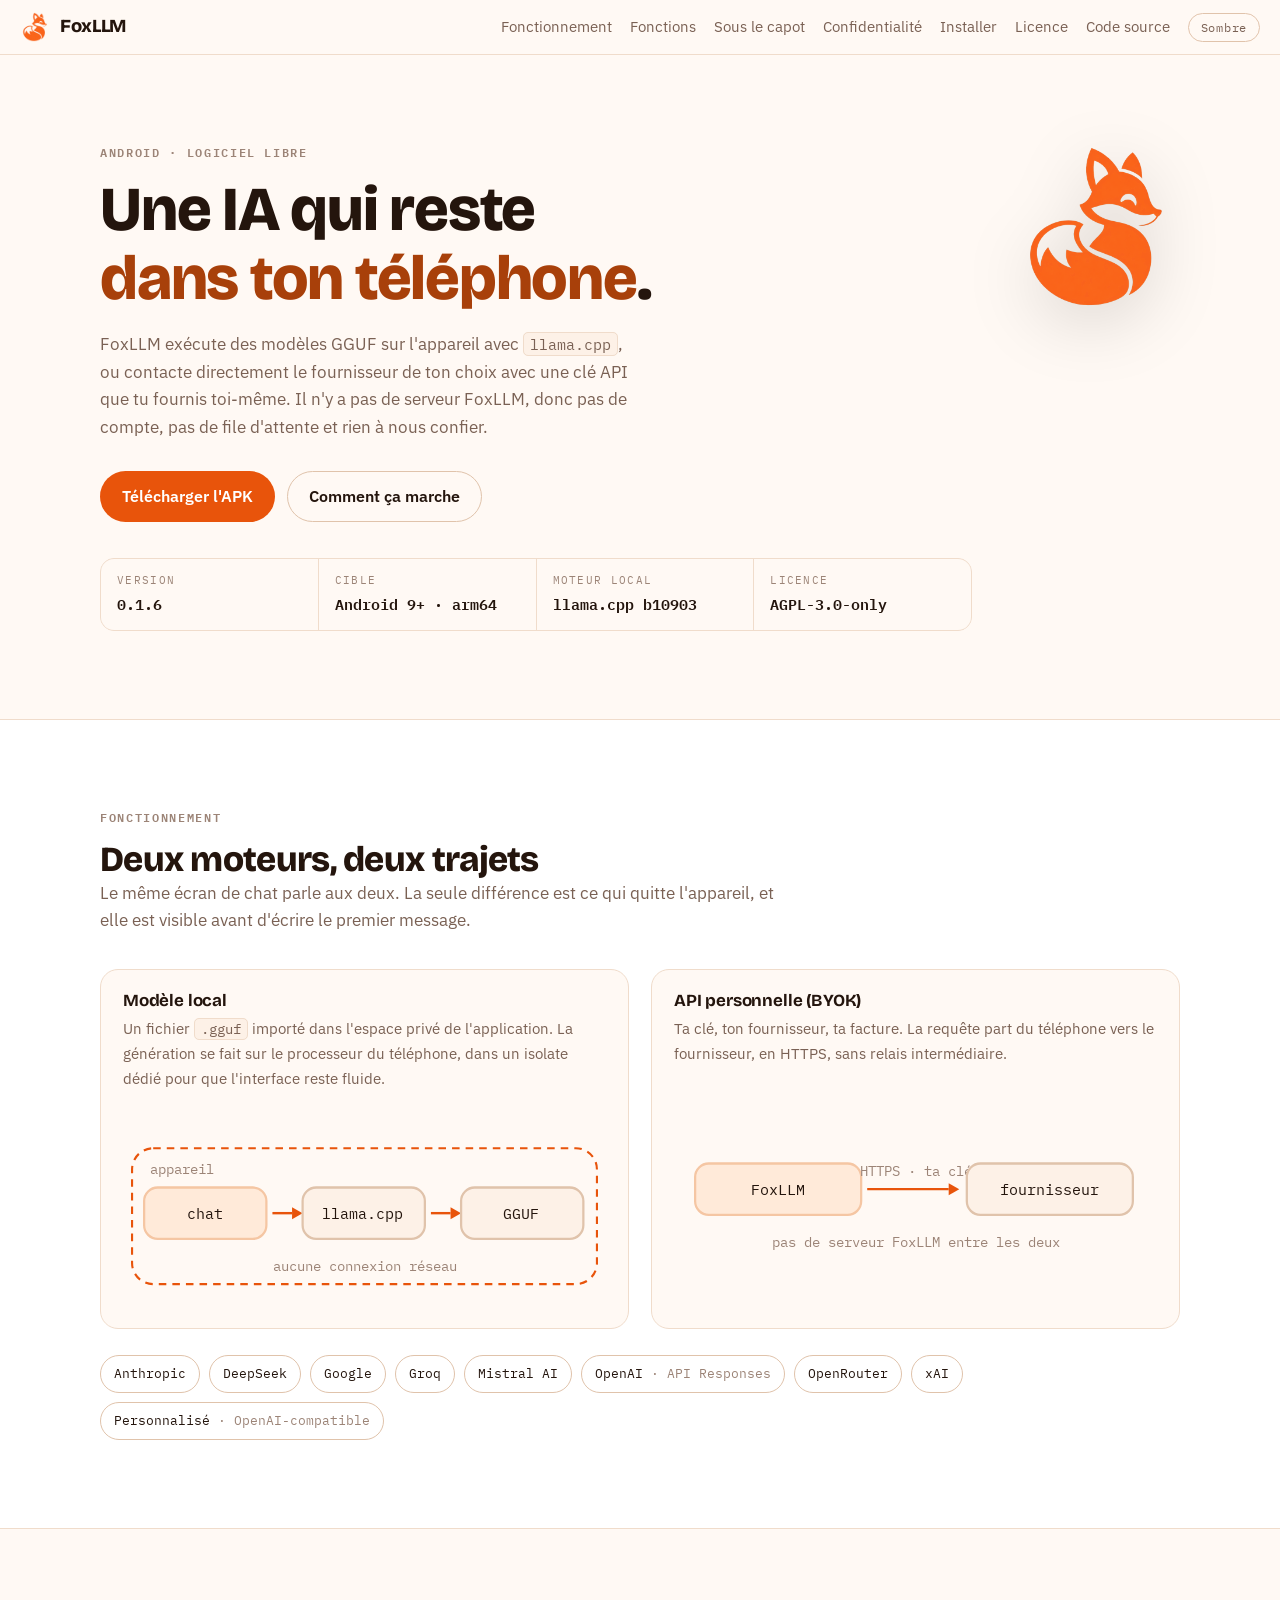
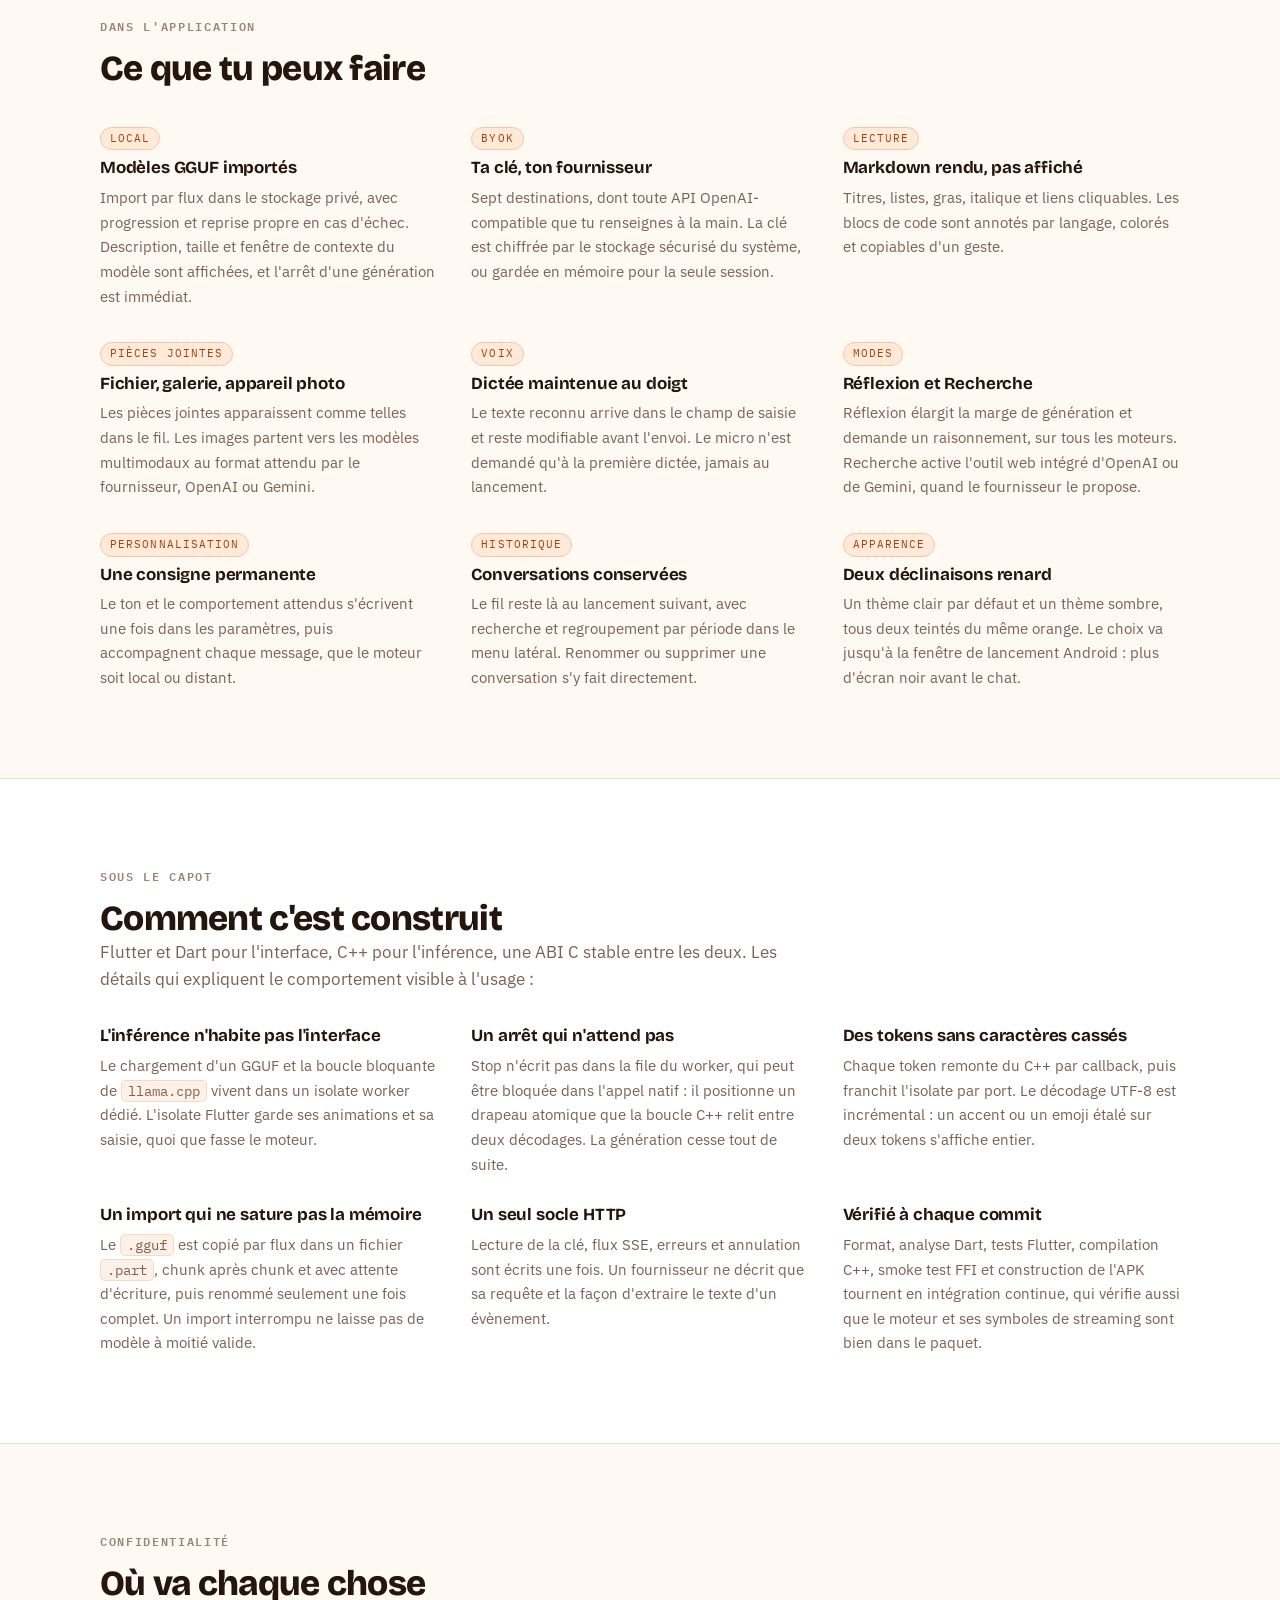
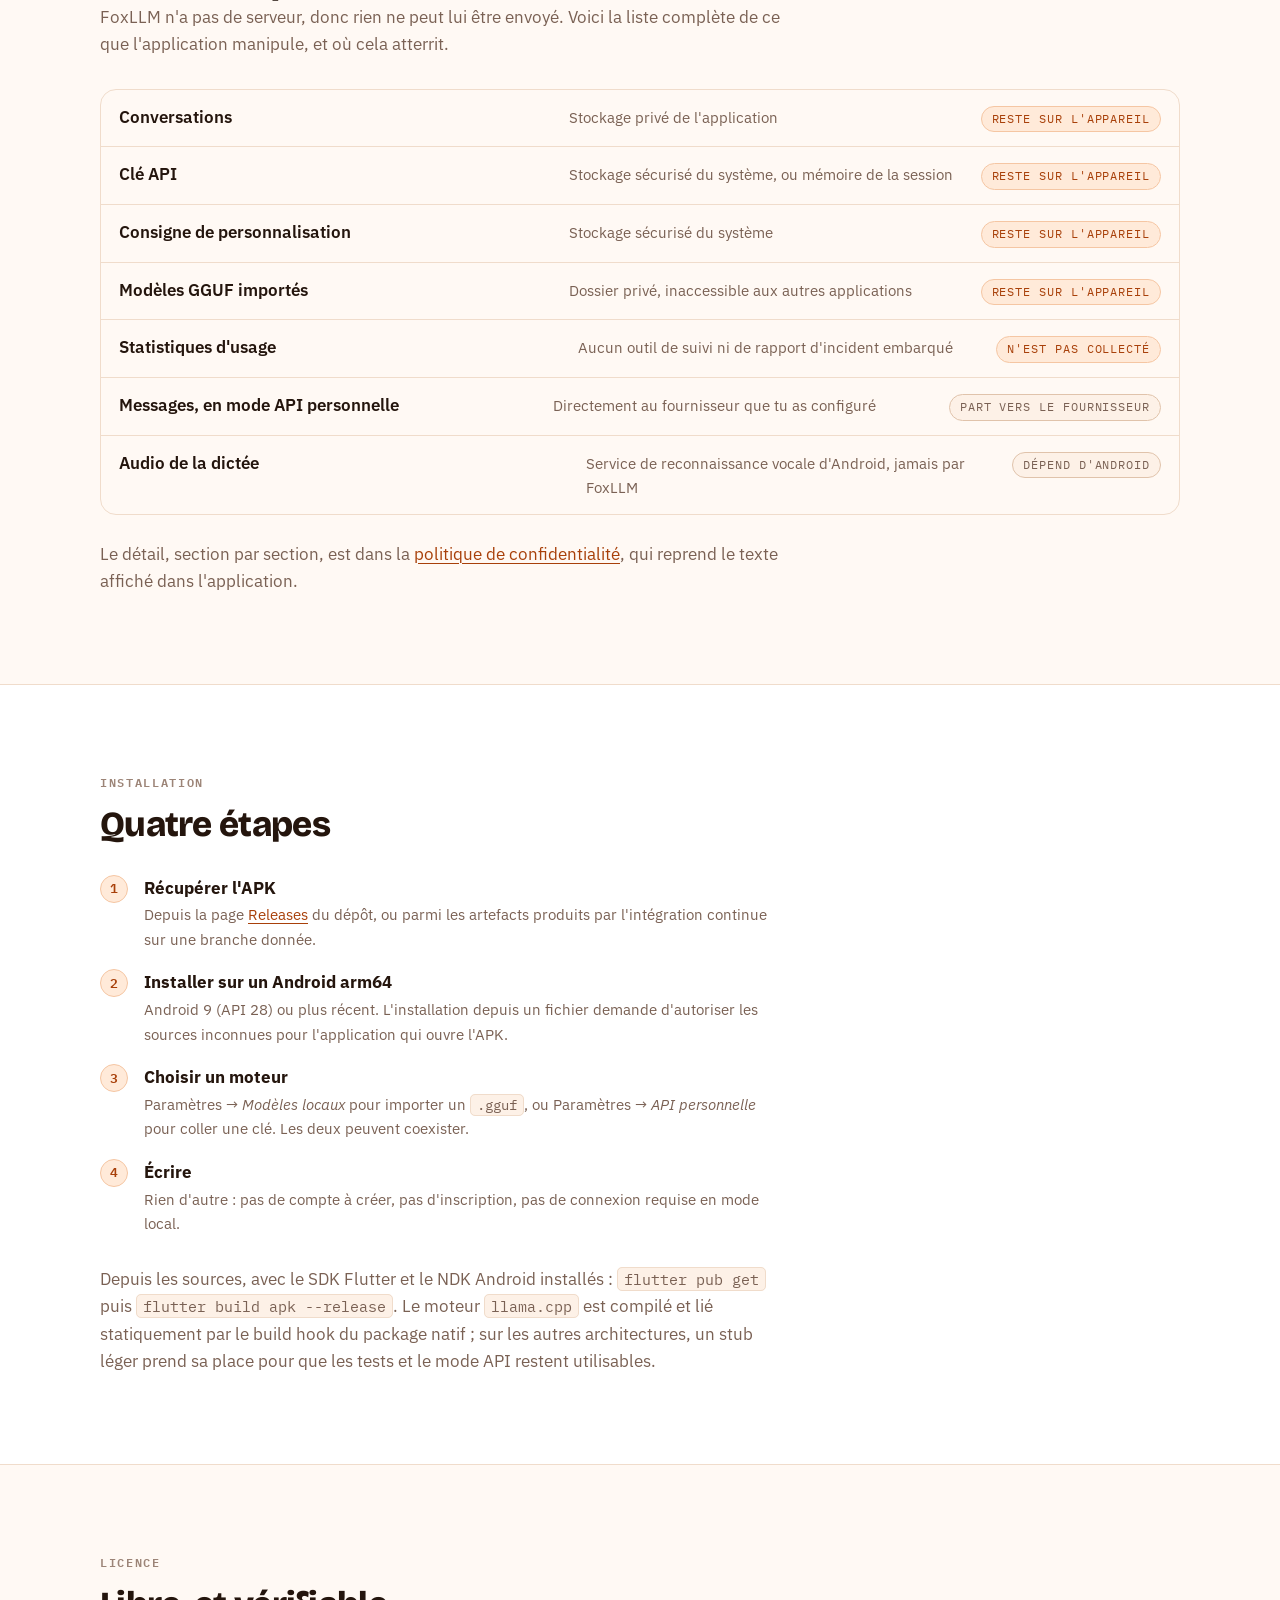
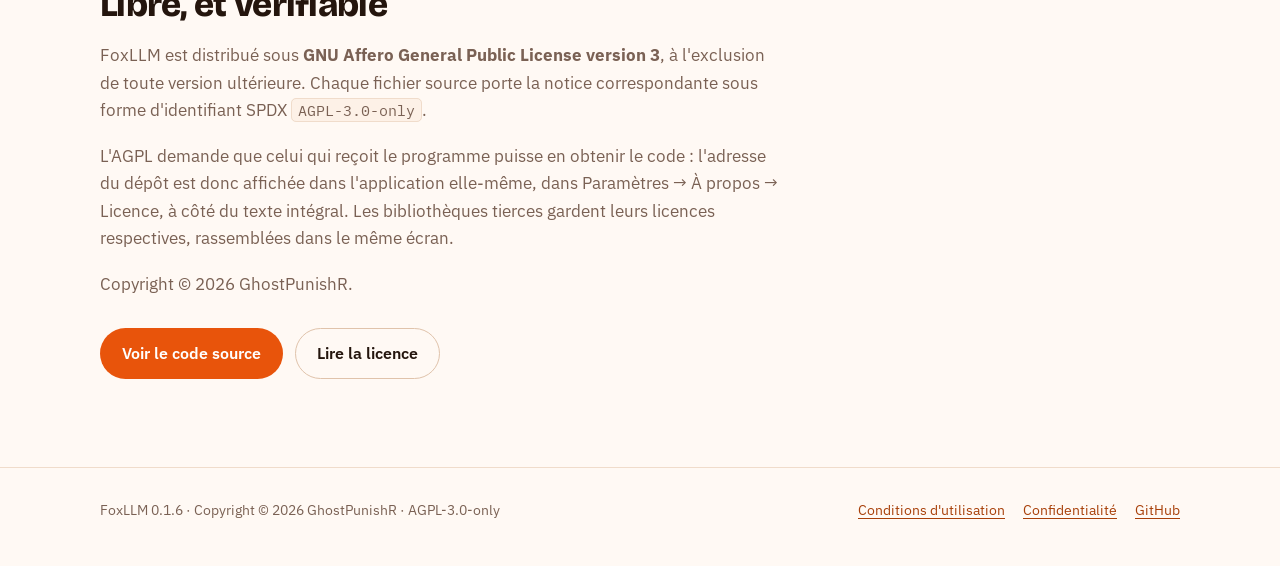
==== docs/index.html @ 1f0acf36 "Passer en version 0.1.6, application et site Le numéro suit au même endroit que d'habitude : `pubspe" ====
<!DOCTYPE html>
<html lang="fr">
  <head>
    <meta charset="utf-8" />
    <meta name="viewport" content="width=device-width, initial-scale=1" />
    <title>FoxLLM, chat IA local pour Android</title>
    <meta
      name="description"
      content="FoxLLM exécute des modèles GGUF directement sur le téléphone, ou parle à ton fournisseur d'API avec ta propre clé. Sans serveur, sans compte, sous licence AGPL v3."
    />
    <link rel="icon" href="fox_logo.png" />
    <meta property="og:type" content="website" />
    <meta property="og:title" content="FoxLLM, chat IA local pour Android" />
    <meta
      property="og:description"
      content="Modèles GGUF exécutés sur le téléphone, ou ta propre clé API. Aucun serveur FoxLLM sur le trajet."
    />
    <meta property="og:image" content="fox_logo.png" />
    <script>
      /* Appliqué avant le premier rendu pour éviter un clignotement de thème. */
      (function () {
        try {
          var saved = localStorage.getItem('foxllm-theme');
          if (saved === 'light' || saved === 'dark') {
            document.documentElement.setAttribute('data-theme', saved);
          }
        } catch (error) {}
      })();
    </script>
    <link rel="preconnect" href="https://fonts.googleapis.com" />
    <link rel="preconnect" href="https://fonts.gstatic.com" crossorigin />
    <link
      rel="stylesheet"
      href="https://fonts.googleapis.com/css2?family=Bricolage+Grotesque:opsz,wght@12..96,700;12..96,800&family=IBM+Plex+Mono:wght@400;600&family=IBM+Plex+Sans:wght@400;600&display=swap"
    />
    <link rel="stylesheet" href="site.css" />
  </head>
  <body>
    <header class="topbar">
      <a class="brand" href="./">
        <img src="fox_logo.png" alt="" width="30" height="30" />
        FoxLLM
      </a>
      <nav class="topnav" aria-label="Sections">
        <a href="#fonctionnement">Fonctionnement</a>
        <a href="#fonctions">Fonctions</a>
        <a href="#technique">Sous le capot</a>
        <a href="#confidentialite">Confidentialité</a>
        <a href="#installer">Installer</a>
        <a href="#licence">Licence</a>
        <a href="https://github.com/GhostPunishR/FoxLLM">Code source</a>
        <button class="theme-toggle" id="theme-toggle" type="button">
          <span data-theme-label>Sombre</span>
        </button>
      </nav>
    </header>

    <main>
      <section class="band band--first">
        <div class="wrap hero">
          <div>
            <p class="eyebrow">Android · logiciel libre</p>
            <h1>
              Une IA qui reste
              <span class="hero__claim">dans ton téléphone</span>.
            </h1>
            <p class="lede">
              FoxLLM exécute des modèles GGUF sur l'appareil avec
              <code>llama.cpp</code>, ou contacte directement le fournisseur de
              ton choix avec une clé API que tu fournis toi-même. Il n'y a pas
              de serveur FoxLLM, donc pas de compte, pas de file d'attente et
              rien à nous confier.
            </p>
            <div class="cta-row">
              <a
                class="button button--solid"
                href="https://github.com/GhostPunishR/FoxLLM/releases"
                >Télécharger l'APK</a
              >
              <a class="button button--ghost" href="#fonctionnement"
                >Comment ça marche</a
              >
            </div>
            <dl class="specsheet">
              <div>
                <dt>Version</dt>
                <dd class="spec__value">0.1.6</dd>
              </div>
              <div>
                <dt>Cible</dt>
                <dd class="spec__value">Android 9+ · arm64</dd>
              </div>
              <div>
                <dt>Moteur local</dt>
                <dd class="spec__value">llama.cpp b10903</dd>
              </div>
              <div>
                <dt>Licence</dt>
                <dd class="spec__value">AGPL-3.0-only</dd>
              </div>
            </dl>
          </div>
          <img
            class="hero__mark"
            src="fox_logo.png"
            alt="Logo de FoxLLM : une tête de renard orange"
            width="576"
            height="576"
          />
        </div>
      </section>

      <section class="band band--raised" id="fonctionnement">
        <div class="wrap">
          <p class="eyebrow">Fonctionnement</p>
          <h2>Deux moteurs, deux trajets</h2>
          <p class="lede">
            Le même écran de chat parle aux deux. La seule différence est ce qui
            quitte l'appareil, et elle est visible avant d'écrire le premier
            message.
          </p>

          <div class="flows">
            <article class="flow">
              <h3>Modèle local</h3>
              <p>
                Un fichier <code>.gguf</code> importé dans l'espace privé de
                l'application. La génération se fait sur le processeur du
                téléphone, dans un isolate dédié pour que l'interface reste
                fluide.
              </p>
              <svg viewBox="0 0 320 130" role="img" aria-label="Le chat, llama.cpp et le modèle GGUF sont tous sur l'appareil ; aucune connexion réseau n'est utilisée.">
                <rect class="svg-fence" x="6" y="28" width="308" height="90" rx="14" />
                <text class="svg-note" x="18" y="45">appareil</text>
                <rect class="svg-box svg-box--accent" x="14" y="54" width="81" height="34" rx="9" />
                <text class="svg-label" x="54" y="75" text-anchor="middle">chat</text>
                <path class="svg-arrow" d="M99 71 H112" />
                <polygon class="svg-arrow-head" points="112,67 119,71 112,75" />
                <rect class="svg-box" x="119" y="54" width="81" height="34" rx="9" />
                <text class="svg-label" x="159" y="75" text-anchor="middle">llama.cpp</text>
                <path class="svg-arrow" d="M204 71 H217" />
                <polygon class="svg-arrow-head" points="217,67 224,71 217,75" />
                <rect class="svg-box" x="224" y="54" width="81" height="34" rx="9" />
                <text class="svg-label" x="264" y="75" text-anchor="middle">GGUF</text>
                <text class="svg-note" x="160" y="109" text-anchor="middle">
                  aucune connexion réseau
                </text>
              </svg>
            </article>

            <article class="flow">
              <h3>API personnelle (BYOK)</h3>
              <p>
                Ta clé, ton fournisseur, ta facture. La requête part du
                téléphone vers le fournisseur, en HTTPS, sans relais
                intermédiaire.
              </p>
              <svg viewBox="0 0 320 130" role="img" aria-label="Le téléphone contacte directement le fournisseur d'API en HTTPS ; aucun serveur FoxLLM n'est sur le trajet.">
                <rect class="svg-box svg-box--accent" x="14" y="54" width="110" height="34" rx="9" />
                <text class="svg-label" x="69" y="75" text-anchor="middle">FoxLLM</text>
                <text class="svg-note" x="160" y="62" text-anchor="middle">HTTPS · ta clé</text>
                <path class="svg-arrow" d="M128 71 H182" />
                <polygon class="svg-arrow-head" points="182,67 189,71 182,75" />
                <rect class="svg-box" x="194" y="54" width="110" height="34" rx="9" />
                <text class="svg-label" x="249" y="75" text-anchor="middle">fournisseur</text>
                <text class="svg-note" x="160" y="109" text-anchor="middle">
                  pas de serveur FoxLLM entre les deux
                </text>
              </svg>
            </article>
          </div>

          <div class="providers">
            <span class="provider">Anthropic</span>
            <span class="provider">DeepSeek</span>
            <span class="provider">Google</span>
            <span class="provider">Groq</span>
            <span class="provider">Mistral AI</span>
            <span class="provider">OpenAI <span>· API Responses</span></span>
            <span class="provider">OpenRouter</span>
            <span class="provider">xAI</span>
            <span class="provider">Personnalisé <span>· OpenAI-compatible</span></span>
          </div>
        </div>
      </section>

      <section class="band" id="fonctions">
        <div class="wrap">
          <p class="eyebrow">Dans l'application</p>
          <h2>Ce que tu peux faire</h2>

          <div class="features">
            <article class="feature">
              <span class="feature__tag">Local</span>
              <h3>Modèles GGUF importés</h3>
              <p>
                Import par flux dans le stockage privé, avec progression et
                reprise propre en cas d'échec. Description, taille et fenêtre de
                contexte du modèle sont affichées, et l'arrêt d'une génération
                est immédiat.
              </p>
            </article>
            <article class="feature">
              <span class="feature__tag">BYOK</span>
              <h3>Ta clé, ton fournisseur</h3>
              <p>
                Sept destinations, dont toute API OpenAI-compatible que tu
                renseignes à la main. La clé est chiffrée par le stockage
                sécurisé du système, ou gardée en mémoire pour la seule session.
              </p>
            </article>
            <article class="feature">
              <span class="feature__tag">Lecture</span>
              <h3>Markdown rendu, pas affiché</h3>
              <p>
                Titres, listes, gras, italique et liens cliquables. Les blocs de
                code sont annotés par langage, colorés et copiables d'un geste.
              </p>
            </article>
            <article class="feature">
              <span class="feature__tag">Pièces jointes</span>
              <h3>Fichier, galerie, appareil photo</h3>
              <p>
                Les pièces jointes apparaissent comme telles dans le fil. Les
                images partent vers les modèles multimodaux au format attendu
                par le fournisseur, OpenAI ou Gemini.
              </p>
            </article>
            <article class="feature">
              <span class="feature__tag">Voix</span>
              <h3>Dictée maintenue au doigt</h3>
              <p>
                Le texte reconnu arrive dans le champ de saisie et reste
                modifiable avant l'envoi. Le micro n'est demandé qu'à la
                première dictée, jamais au lancement.
              </p>
            </article>
            <article class="feature">
              <span class="feature__tag">Modes</span>
              <h3>Réflexion et Recherche</h3>
              <p>
                Réflexion élargit la marge de génération et demande un
                raisonnement, sur tous les moteurs. Recherche active l'outil web
                intégré d'OpenAI ou de Gemini, quand le fournisseur le propose.
              </p>
            </article>
            <article class="feature">
              <span class="feature__tag">Personnalisation</span>
              <h3>Une consigne permanente</h3>
              <p>
                Le ton et le comportement attendus s'écrivent une fois dans les
                paramètres, puis accompagnent chaque message, que le moteur soit
                local ou distant.
              </p>
            </article>
            <article class="feature">
              <span class="feature__tag">Historique</span>
              <h3>Conversations conservées</h3>
              <p>
                Le fil reste là au lancement suivant, avec recherche et
                regroupement par période dans le menu latéral. Renommer ou
                supprimer une conversation s'y fait directement.
              </p>
            </article>
            <article class="feature">
              <span class="feature__tag">Apparence</span>
              <h3>Deux déclinaisons renard</h3>
              <p>
                Un thème clair par défaut et un thème sombre, tous deux teintés
                du même orange. Le choix va jusqu'à la fenêtre de lancement
                Android : plus d'écran noir avant le chat.
              </p>
            </article>
          </div>
        </div>
      </section>

      <section class="band band--raised" id="technique">
        <div class="wrap">
          <p class="eyebrow">Sous le capot</p>
          <h2>Comment c'est construit</h2>
          <p class="lede">
            Flutter et Dart pour l'interface, C++ pour l'inférence, une ABI C
            stable entre les deux. Les détails qui expliquent le comportement
            visible à l'usage&nbsp;:
          </p>

          <div class="features">
            <article class="feature">
              <h3>L'inférence n'habite pas l'interface</h3>
              <p>
                Le chargement d'un GGUF et la boucle bloquante de
                <code>llama.cpp</code> vivent dans un isolate worker dédié.
                L'isolate Flutter garde ses animations et sa saisie, quoi que
                fasse le moteur.
              </p>
            </article>
            <article class="feature">
              <h3>Un arrêt qui n'attend pas</h3>
              <p>
                Stop n'écrit pas dans la file du worker, qui peut être bloquée
                dans l'appel natif : il positionne un drapeau atomique que la
                boucle C++ relit entre deux décodages. La génération cesse tout
                de suite.
              </p>
            </article>
            <article class="feature">
              <h3>Des tokens sans caractères cassés</h3>
              <p>
                Chaque token remonte du C++ par callback, puis franchit
                l'isolate par port. Le décodage UTF-8 est incrémental : un
                accent ou un emoji étalé sur deux tokens s'affiche entier.
              </p>
            </article>
            <article class="feature">
              <h3>Un import qui ne sature pas la mémoire</h3>
              <p>
                Le <code>.gguf</code> est copié par flux dans un fichier
                <code>.part</code>, chunk après chunk et avec attente d'écriture,
                puis renommé seulement une fois complet. Un import interrompu ne
                laisse pas de modèle à moitié valide.
              </p>
            </article>
            <article class="feature">
              <h3>Un seul socle HTTP</h3>
              <p>
                Lecture de la clé, flux SSE, erreurs et annulation sont écrits
                une fois. Un fournisseur ne décrit que sa requête et la façon
                d'extraire le texte d'un évènement.
              </p>
            </article>
            <article class="feature">
              <h3>Vérifié à chaque commit</h3>
              <p>
                Format, analyse Dart, tests Flutter, compilation C++, smoke test
                FFI et construction de l'APK tournent en intégration continue,
                qui vérifie aussi que le moteur et ses symboles de streaming
                sont bien dans le paquet.
              </p>
            </article>
          </div>
        </div>
      </section>

      <section class="band" id="confidentialite">
        <div class="wrap">
          <p class="eyebrow">Confidentialité</p>
          <h2>Où va chaque chose</h2>
          <p class="lede">
            FoxLLM n'a pas de serveur, donc rien ne peut lui être envoyé. Voici
            la liste complète de ce que l'application manipule, et où cela
            atterrit.
          </p>

          <div class="ledger">
            <div class="ledger__row">
              <span class="ledger__what">Conversations</span>
              <span class="ledger__where">Stockage privé de l'application</span>
              <span class="verdict verdict--stays">reste sur l'appareil</span>
            </div>
            <div class="ledger__row">
              <span class="ledger__what">Clé API</span>
              <span class="ledger__where"
                >Stockage sécurisé du système, ou mémoire de la session</span
              >
              <span class="verdict verdict--stays">reste sur l'appareil</span>
            </div>
            <div class="ledger__row">
              <span class="ledger__what">Consigne de personnalisation</span>
              <span class="ledger__where">Stockage sécurisé du système</span>
              <span class="verdict verdict--stays">reste sur l'appareil</span>
            </div>
            <div class="ledger__row">
              <span class="ledger__what">Modèles GGUF importés</span>
              <span class="ledger__where"
                >Dossier privé, inaccessible aux autres applications</span
              >
              <span class="verdict verdict--stays">reste sur l'appareil</span>
            </div>
            <div class="ledger__row">
              <span class="ledger__what">Statistiques d'usage</span>
              <span class="ledger__where"
                >Aucun outil de suivi ni de rapport d'incident embarqué</span
              >
              <span class="verdict verdict--stays">n'est pas collecté</span>
            </div>
            <div class="ledger__row">
              <span class="ledger__what">Messages, en mode API personnelle</span>
              <span class="ledger__where"
                >Directement au fournisseur que tu as configuré</span
              >
              <span class="verdict verdict--leaves">part vers le fournisseur</span>
            </div>
            <div class="ledger__row">
              <span class="ledger__what">Audio de la dictée</span>
              <span class="ledger__where"
                >Service de reconnaissance vocale d'Android, jamais par
                FoxLLM</span
              >
              <span class="verdict verdict--leaves">dépend d'Android</span>
            </div>
          </div>

          <p class="lede" style="margin-top: 26px">
            Le détail, section par section, est dans la
            <a href="confidentialite.html">politique de confidentialité</a>,
            qui reprend le texte affiché dans l'application.
          </p>
        </div>
      </section>

      <section class="band band--raised" id="installer">
        <div class="wrap">
          <p class="eyebrow">Installation</p>
          <h2>Quatre étapes</h2>

          <ol class="steps">
            <li>
              <div>
                <strong>Récupérer l'APK</strong>
                <p>
                  Depuis la page
                  <a href="https://github.com/GhostPunishR/FoxLLM/releases"
                    >Releases</a
                  >
                  du dépôt, ou parmi les artefacts produits par l'intégration
                  continue sur une branche donnée.
                </p>
              </div>
            </li>
            <li>
              <div>
                <strong>Installer sur un Android arm64</strong>
                <p>
                  Android 9 (API 28) ou plus récent. L'installation depuis un
                  fichier demande d'autoriser les sources inconnues pour
                  l'application qui ouvre l'APK.
                </p>
              </div>
            </li>
            <li>
              <div>
                <strong>Choisir un moteur</strong>
                <p>
                  Paramètres → <em>Modèles locaux</em> pour importer un
                  <code>.gguf</code>, ou Paramètres →
                  <em>API personnelle</em> pour coller une clé. Les deux peuvent
                  coexister.
                </p>
              </div>
            </li>
            <li>
              <div>
                <strong>Écrire</strong>
                <p>
                  Rien d'autre : pas de compte à créer, pas d'inscription, pas
                  de connexion requise en mode local.
                </p>
              </div>
            </li>
          </ol>

          <p class="lede" style="margin-top: 30px">
            Depuis les sources, avec le SDK Flutter et le NDK Android installés :
            <code>flutter pub get</code> puis
            <code>flutter build apk --release</code>. Le moteur
            <code>llama.cpp</code> est compilé et lié statiquement par le build
            hook du package natif ; sur les autres architectures, un stub léger
            prend sa place pour que les tests et le mode API restent
            utilisables.
          </p>
        </div>
      </section>

      <section class="band" id="licence">
        <div class="wrap">
          <p class="eyebrow">Licence</p>
          <h2>Libre, et vérifiable</h2>
          <div class="stack spine" style="margin-top: 18px">
            <p class="lede">
              FoxLLM est distribué sous
              <strong>GNU Affero General Public License version 3</strong>, à
              l'exclusion de toute version ultérieure. Chaque fichier source
              porte la notice correspondante sous forme d'identifiant SPDX
              <code>AGPL-3.0-only</code>.
            </p>
            <p class="lede">
              L'AGPL demande que celui qui reçoit le programme puisse en obtenir
              le code : l'adresse du dépôt est donc affichée dans
              l'application elle-même, dans Paramètres → À propos → Licence,
              à côté du texte intégral. Les bibliothèques tierces gardent leurs
              licences respectives, rassemblées dans le même écran.
            </p>
            <p class="lede">Copyright © 2026 GhostPunishR.</p>
          </div>
          <div class="cta-row">
            <a
              class="button button--solid"
              href="https://github.com/GhostPunishR/FoxLLM"
              >Voir le code source</a
            >
            <a
              class="button button--ghost"
              href="https://github.com/GhostPunishR/FoxLLM/blob/main/LICENSE"
              >Lire la licence</a
            >
          </div>
        </div>
      </section>
    </main>

    <footer class="foot">
      <div class="foot__inner">
        <span>FoxLLM 0.1.6 · Copyright © 2026 GhostPunishR · AGPL-3.0-only</span>
        <nav aria-label="Pages légales">
          <a href="conditions.html">Conditions d'utilisation</a>
          <a href="confidentialite.html">Confidentialité</a>
          <a href="https://github.com/GhostPunishR/FoxLLM">GitHub</a>
        </nav>
      </div>
    </footer>

    <script src="theme.js"></script>
  </body>
</html>
---- docs/site.css ----
/* Copyright © 2026 GhostPunishR
   SPDX-License-Identifier: AGPL-3.0-only
   Palette reprise de lib/core/theme/fox_palette.dart : le site et
   l'application montrent les mêmes couleurs. */

:root {
  color-scheme: light;
  --ground: #fff9f4;
  --raised: #ffffff;
  --sunk: #fdf1e7;
  --ink: #24150d;
  --ink-soft: #7a6154;
  --ink-faint: #9c8477;
  --accent: #e8540b;
  --accent-ink: #a8400a;
  --accent-wash: #ffead9;
  --accent-rule: #f5c6a3;
  --rule: #f0dccb;
  --rule-strong: #e0c3ab;
  --on-accent: #ffffff;

  --display: "Bricolage Grotesque", "Trebuchet MS", sans-serif;
  --body: "IBM Plex Sans", "Segoe UI", system-ui, sans-serif;
  --mono: "IBM Plex Mono", ui-monospace, "Courier New", monospace;

  --spine: 68ch;
  --wide: 1080px;
}

@media (prefers-color-scheme: dark) {
  :root:not([data-theme="light"]) {
    color-scheme: dark;
    --ground: #0f0b08;
    --raised: #1a1310;
    --sunk: #241a15;
    --ink: #f7efe9;
    --ink-soft: #b9a79b;
    --ink-faint: #8e7c71;
    --accent: #fc6117;
    --accent-ink: #ff8a4c;
    --accent-wash: #33200f;
    --accent-rule: #5e3a1c;
    --rule: #2e231c;
    --rule-strong: #45332a;
    --on-accent: #1a0e07;
  }
}

:root[data-theme="dark"] {
  color-scheme: dark;
  --ground: #0f0b08;
  --raised: #1a1310;
  --sunk: #241a15;
  --ink: #f7efe9;
  --ink-soft: #b9a79b;
  --ink-faint: #8e7c71;
  --accent: #fc6117;
  --accent-ink: #ff8a4c;
  --accent-wash: #33200f;
  --accent-rule: #5e3a1c;
  --rule: #2e231c;
  --rule-strong: #45332a;
  --on-accent: #1a0e07;
}

*,
*::before,
*::after {
  box-sizing: border-box;
}

html {
  scroll-behavior: smooth;
}

body {
  margin: 0;
  background: var(--ground);
  color: var(--ink);
  font-family: var(--body);
  font-size: 17px;
  line-height: 1.62;
  -webkit-font-smoothing: antialiased;
}

@media (prefers-reduced-motion: reduce) {
  html {
    scroll-behavior: auto;
  }
  *,
  *::before,
  *::after {
    animation-duration: 0.01ms !important;
    transition-duration: 0.01ms !important;
  }
}

img {
  max-width: 100%;
  height: auto;
}

a {
  color: var(--accent-ink);
  text-decoration-thickness: 1px;
  text-underline-offset: 3px;
}

a:hover {
  color: var(--accent);
}

:focus-visible {
  outline: 2px solid var(--accent);
  outline-offset: 3px;
  border-radius: 4px;
}

h1,
h2,
h3 {
  font-family: var(--display);
  font-weight: 800;
  line-height: 1.1;
  letter-spacing: -0.02em;
  text-wrap: balance;
  margin: 0;
}

h1 {
  font-size: clamp(2.4rem, 7vw, 3.9rem);
}

h2 {
  font-size: clamp(1.6rem, 4.2vw, 2.2rem);
}

h3 {
  font-size: 1.06rem;
  font-weight: 700;
  letter-spacing: -0.01em;
}

p {
  margin: 0;
}

/* ---- ossature ---------------------------------------------------------- */

.band {
  padding-inline: 20px;
  padding-block: clamp(52px, 9vw, 88px);
  border-top: 1px solid var(--rule);
}

.band--raised {
  background: var(--raised);
}

.band--first {
  border-top: 0;
}

.wrap {
  max-width: var(--wide);
  margin-inline: auto;
}

.spine {
  max-width: var(--spine);
}

.eyebrow {
  font-family: var(--mono);
  font-size: 0.74rem;
  font-weight: 600;
  letter-spacing: 0.14em;
  text-transform: uppercase;
  color: var(--ink-faint);
  margin: 0 0 14px;
}

.lede {
  color: var(--ink-soft);
  font-size: 1.06rem;
  max-width: var(--spine);
}

.stack {
  display: flex;
  flex-direction: column;
  gap: 18px;
}

.stack--tight {
  gap: 10px;
}

.stack--loose {
  gap: 34px;
}

/* ---- en-tête ----------------------------------------------------------- */

.topbar {
  position: sticky;
  top: 0;
  z-index: 10;
  display: flex;
  align-items: center;
  gap: 18px;
  flex-wrap: wrap;
  padding: 12px 20px;
  background: color-mix(in srgb, var(--ground) 88%, transparent);
  backdrop-filter: blur(10px);
  border-bottom: 1px solid var(--rule);
}

.brand {
  display: flex;
  align-items: center;
  gap: 10px;
  font-family: var(--display);
  font-weight: 800;
  font-size: 1.15rem;
  letter-spacing: -0.02em;
  color: var(--ink);
  text-decoration: none;
}

.brand img {
  width: 30px;
  height: 30px;
}

.topnav {
  display: flex;
  align-items: center;
  gap: 4px 18px;
  flex-wrap: wrap;
  margin-inline-start: auto;
  font-size: 0.94rem;
}

.topnav a {
  color: var(--ink-soft);
  text-decoration: none;
}

.topnav a:hover {
  color: var(--accent);
}

.theme-toggle {
  display: inline-flex;
  align-items: center;
  gap: 7px;
  padding: 6px 12px;
  font-family: var(--mono);
  font-size: 0.76rem;
  letter-spacing: 0.06em;
  color: var(--ink-soft);
  background: transparent;
  border: 1px solid var(--rule-strong);
  border-radius: 999px;
  cursor: pointer;
}

.theme-toggle:hover {
  color: var(--accent);
  border-color: var(--accent-rule);
}

/* ---- héros ------------------------------------------------------------- */

.hero {
  display: grid;
  grid-template-columns: minmax(0, 1fr) auto;
  gap: 40px;
  align-items: start;
}

.hero__mark {
  width: clamp(96px, 16vw, 168px);
  height: auto;
  filter: drop-shadow(0 14px 34px rgb(0 0 0 / 0.16));
}

.hero h1 {
  margin-bottom: 18px;
}

.hero__claim {
  color: var(--accent-ink);
}

.hero p {
  max-width: 54ch;
}

.cta-row {
  display: flex;
  flex-wrap: wrap;
  gap: 12px;
  margin-top: 30px;
}

.button {
  display: inline-flex;
  align-items: center;
  gap: 9px;
  padding: 12px 21px;
  border-radius: 999px;
  font-weight: 600;
  font-size: 0.97rem;
  text-decoration: none;
  border: 1px solid transparent;
}

.button--solid {
  background: var(--accent);
  color: var(--on-accent);
}

.button--solid:hover {
  color: var(--on-accent);
  filter: brightness(1.07);
}

.button--ghost {
  border-color: var(--rule-strong);
  color: var(--ink);
}

.button--ghost:hover {
  border-color: var(--accent-rule);
  color: var(--accent);
}

/* Fiche technique : les chiffres réels du moteur, à la façon d'un cartouche
   de firmware plutôt que d'un argumentaire. */
.specsheet {
  margin: 36px 0 0;
  display: grid;
  grid-template-columns: repeat(auto-fit, minmax(150px, 1fr));
  gap: 1px;
  background: var(--rule);
  border: 1px solid var(--rule);
  border-radius: 14px;
  overflow: hidden;
}

.specsheet div {
  background: var(--ground);
  padding: 13px 16px;
}

/* Le navigateur retrait les <dd> : la fiche technique aligne tout à gauche. */
.specsheet dd {
  margin-inline-start: 0;
}

.band--raised .specsheet div {
  background: var(--raised);
}

.specsheet dt,
.spec__key {
  font-family: var(--mono);
  font-size: 0.68rem;
  letter-spacing: 0.12em;
  text-transform: uppercase;
  color: var(--ink-faint);
}

.spec__value {
  font-family: var(--mono);
  font-size: 0.92rem;
  font-weight: 600;
  color: var(--ink);
  margin-top: 3px;
  overflow-wrap: anywhere;
}

/* ---- schéma des flux --------------------------------------------------- */

.flows {
  display: grid;
  grid-template-columns: repeat(auto-fit, minmax(310px, 1fr));
  gap: 22px;
  margin-top: 34px;
}

.flow {
  border: 1px solid var(--rule);
  border-radius: 18px;
  padding: 22px;
  background: var(--raised);
}

.band--raised .flow {
  background: var(--ground);
}

.flow h3 {
  margin-bottom: 6px;
}

.flow p {
  color: var(--ink-soft);
  font-size: 0.95rem;
}

.flow svg {
  width: 100%;
  height: auto;
  margin: 16px 0 4px;
  display: block;
}

.svg-box {
  fill: var(--sunk);
  stroke: var(--rule-strong);
  stroke-width: 1.5;
}

.svg-box--accent {
  fill: var(--accent-wash);
  stroke: var(--accent-rule);
}

.svg-label {
  font-family: var(--mono);
  font-size: 10px;
  fill: var(--ink);
}

.svg-note {
  font-family: var(--mono);
  font-size: 9px;
  fill: var(--ink-faint);
}

.svg-arrow {
  stroke: var(--accent);
  stroke-width: 1.6;
  fill: none;
}

.svg-arrow-head {
  fill: var(--accent);
}

.svg-fence {
  fill: none;
  stroke: var(--accent);
  stroke-width: 1.4;
  stroke-dasharray: 5 4;
}

/* ---- fonctionnalités --------------------------------------------------- */

.features {
  display: grid;
  grid-template-columns: repeat(auto-fit, minmax(260px, 1fr));
  gap: 30px 34px;
  margin-top: 34px;
}

.feature h3 {
  margin-bottom: 7px;
}

.feature p {
  color: var(--ink-soft);
  font-size: 0.95rem;
}

.feature__tag {
  display: inline-block;
  font-family: var(--mono);
  font-size: 0.68rem;
  letter-spacing: 0.1em;
  text-transform: uppercase;
  color: var(--accent-ink);
  background: var(--accent-wash);
  border: 1px solid var(--accent-rule);
  border-radius: 999px;
  padding: 2px 9px;
  margin-bottom: 9px;
}

/* ---- registre de confidentialité --------------------------------------- */

.ledger {
  margin-top: 30px;
  border: 1px solid var(--rule);
  border-radius: 16px;
  overflow: hidden;
}

.ledger__row {
  display: grid;
  grid-template-columns: minmax(0, 1.1fr) minmax(0, 1fr) auto;
  gap: 4px 18px;
  align-items: baseline;
  padding: 14px 18px;
  border-top: 1px solid var(--rule);
}

.ledger__row:first-child {
  border-top: 0;
}

.ledger__what {
  font-weight: 600;
}

.ledger__where {
  color: var(--ink-soft);
  font-size: 0.93rem;
}

.verdict {
  font-family: var(--mono);
  font-size: 0.72rem;
  letter-spacing: 0.08em;
  text-transform: uppercase;
  padding: 3px 10px;
  border-radius: 999px;
  white-space: nowrap;
  justify-self: start;
}

.verdict--stays {
  color: var(--accent-ink);
  background: var(--accent-wash);
  border: 1px solid var(--accent-rule);
}

.verdict--leaves {
  color: var(--ink-soft);
  background: var(--sunk);
  border: 1px solid var(--rule-strong);
}

@media (max-width: 620px) {
  .ledger__row {
    grid-template-columns: minmax(0, 1fr);
  }
}

/* ---- fournisseurs ------------------------------------------------------ */

.providers {
  display: flex;
  flex-wrap: wrap;
  gap: 9px;
  margin-top: 26px;
}

.provider {
  font-family: var(--mono);
  font-size: 0.84rem;
  padding: 7px 13px;
  border: 1px solid var(--rule-strong);
  border-radius: 999px;
  color: var(--ink);
}

.provider span {
  color: var(--ink-faint);
}

/* ---- étapes ------------------------------------------------------------ */

.steps {
  counter-reset: step;
  list-style: none;
  padding: 0;
  margin: 30px 0 0;
  display: grid;
  gap: 18px;
  max-width: var(--spine);
}

.steps li {
  counter-increment: step;
  display: grid;
  grid-template-columns: auto minmax(0, 1fr);
  gap: 16px;
  align-items: start;
}

.steps li::before {
  content: counter(step);
  font-family: var(--mono);
  font-size: 0.82rem;
  font-weight: 600;
  color: var(--accent-ink);
  background: var(--accent-wash);
  border: 1px solid var(--accent-rule);
  border-radius: 999px;
  width: 28px;
  height: 28px;
  display: grid;
  place-items: center;
}

.steps strong {
  display: block;
}

.steps p {
  color: var(--ink-soft);
  font-size: 0.95rem;
}

code {
  font-family: var(--mono);
  font-size: 0.9em;
  background: var(--sunk);
  border: 1px solid var(--rule);
  border-radius: 5px;
  padding: 1px 6px;
  overflow-wrap: anywhere;
}

/* ---- documents légaux -------------------------------------------------- */

.legal {
  max-width: var(--spine);
}

/* Un document se lit, il ne se vend pas : le titre y est plus sobre que
   celui de la page d'accueil. */
.legal h1 {
  font-size: clamp(2rem, 5vw, 2.6rem);
  margin-bottom: 12px;
}

.legal section {
  margin-top: 34px;
}

.legal h2 {
  font-size: 1.25rem;
  margin-bottom: 10px;
}

.legal p + p {
  margin-top: 12px;
}

.legal p {
  color: var(--ink-soft);
}

.updated {
  font-family: var(--mono);
  font-size: 0.78rem;
  color: var(--ink-faint);
}

/* ---- pied -------------------------------------------------------------- */

.foot {
  border-top: 1px solid var(--rule);
  padding: 30px 20px 44px;
  color: var(--ink-soft);
  font-size: 0.9rem;
}

.foot__inner {
  max-width: var(--wide);
  margin-inline: auto;
  display: flex;
  flex-wrap: wrap;
  gap: 10px 26px;
  align-items: baseline;
}

.foot nav {
  display: flex;
  flex-wrap: wrap;
  gap: 18px;
  margin-inline-start: auto;
}

@media (max-width: 720px) {
  .hero {
    grid-template-columns: minmax(0, 1fr);
    gap: 24px;
  }
  .hero__mark {
    order: -1;
  }
  .topnav {
    width: 100%;
    margin-inline-start: 0;
  }
}
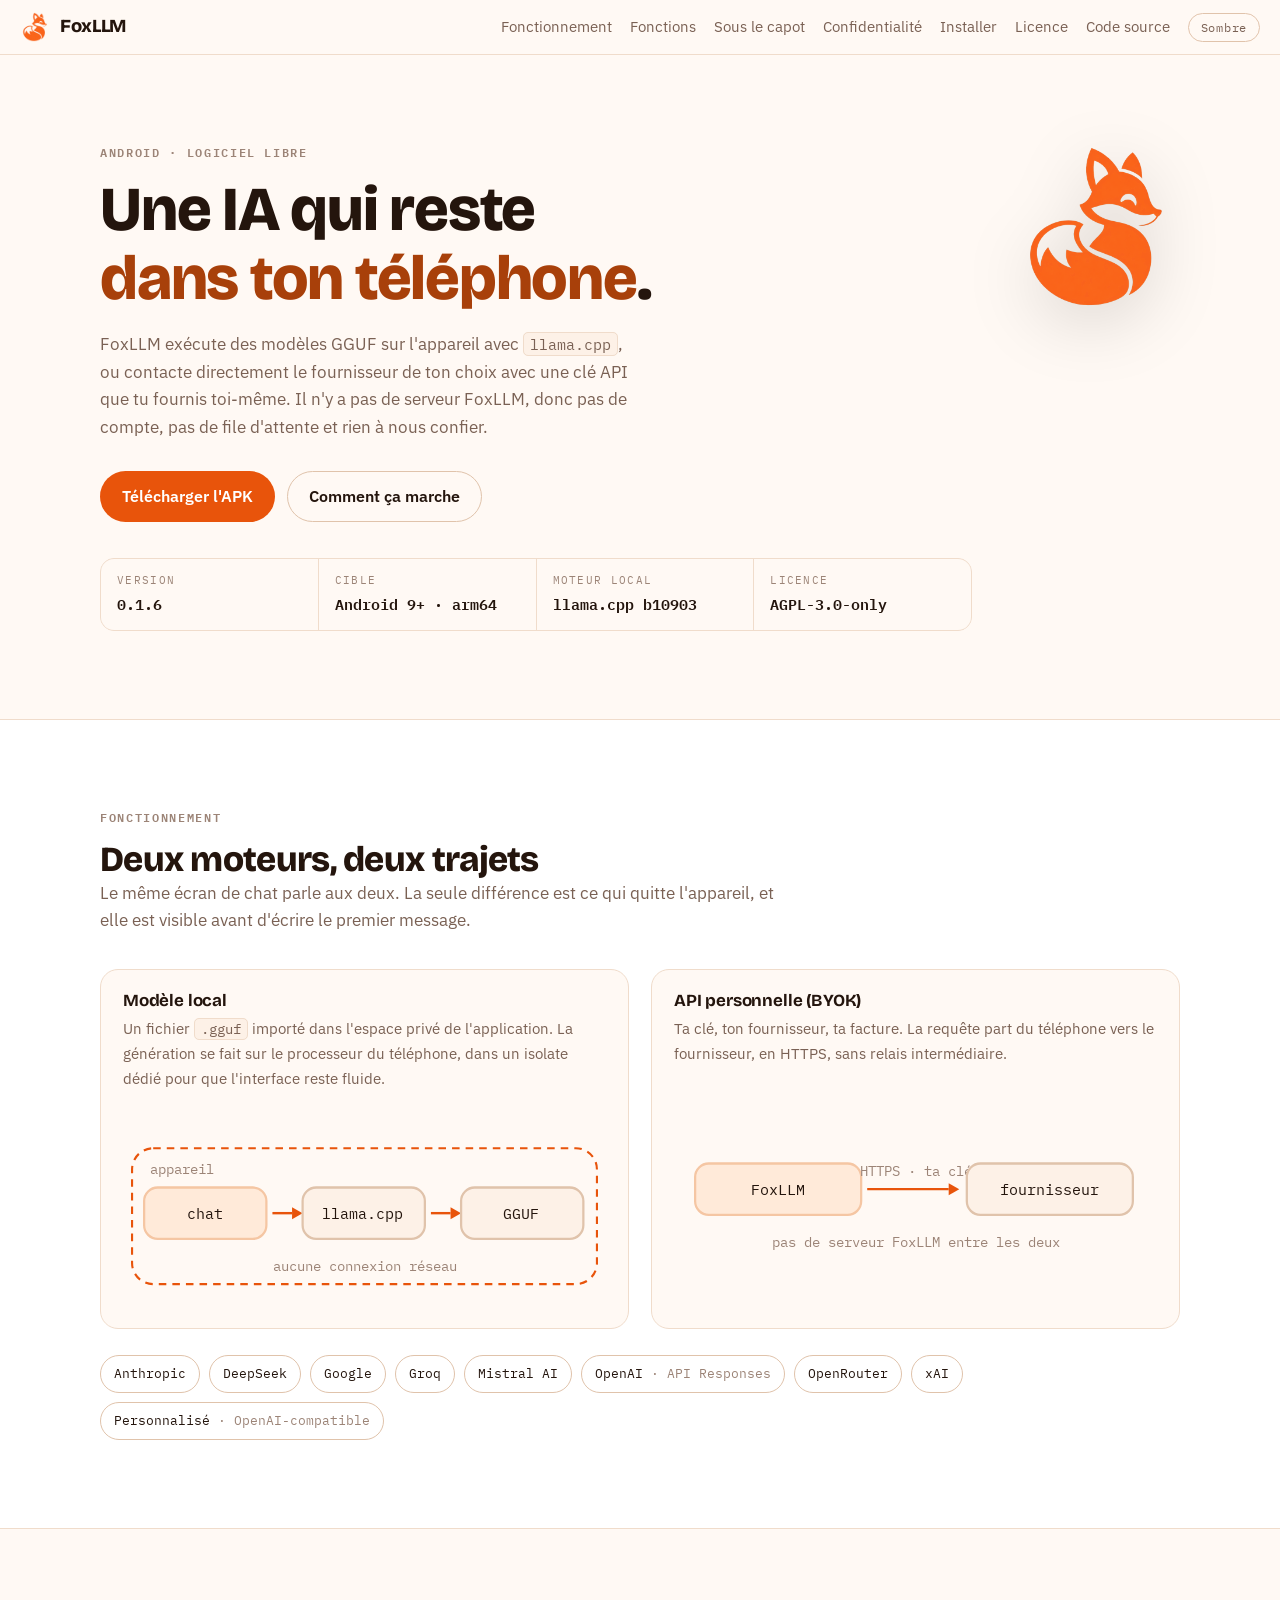
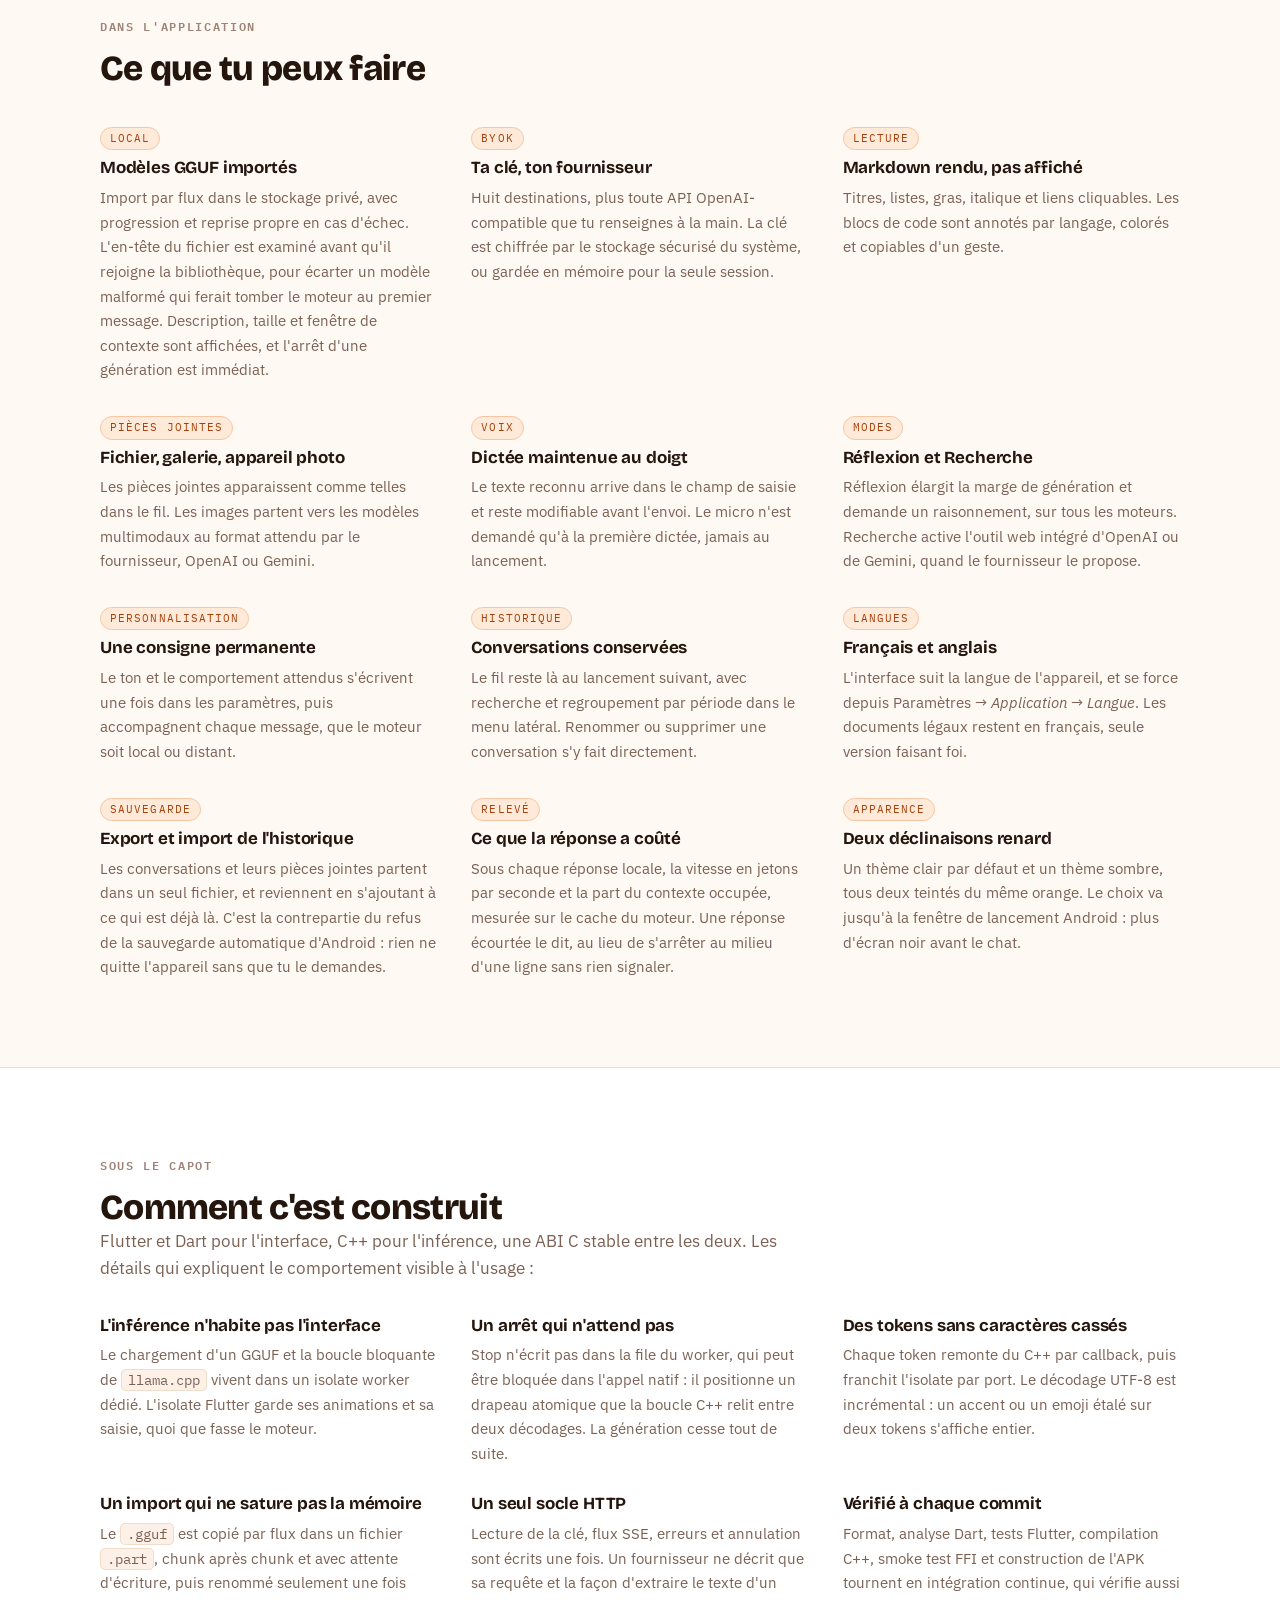
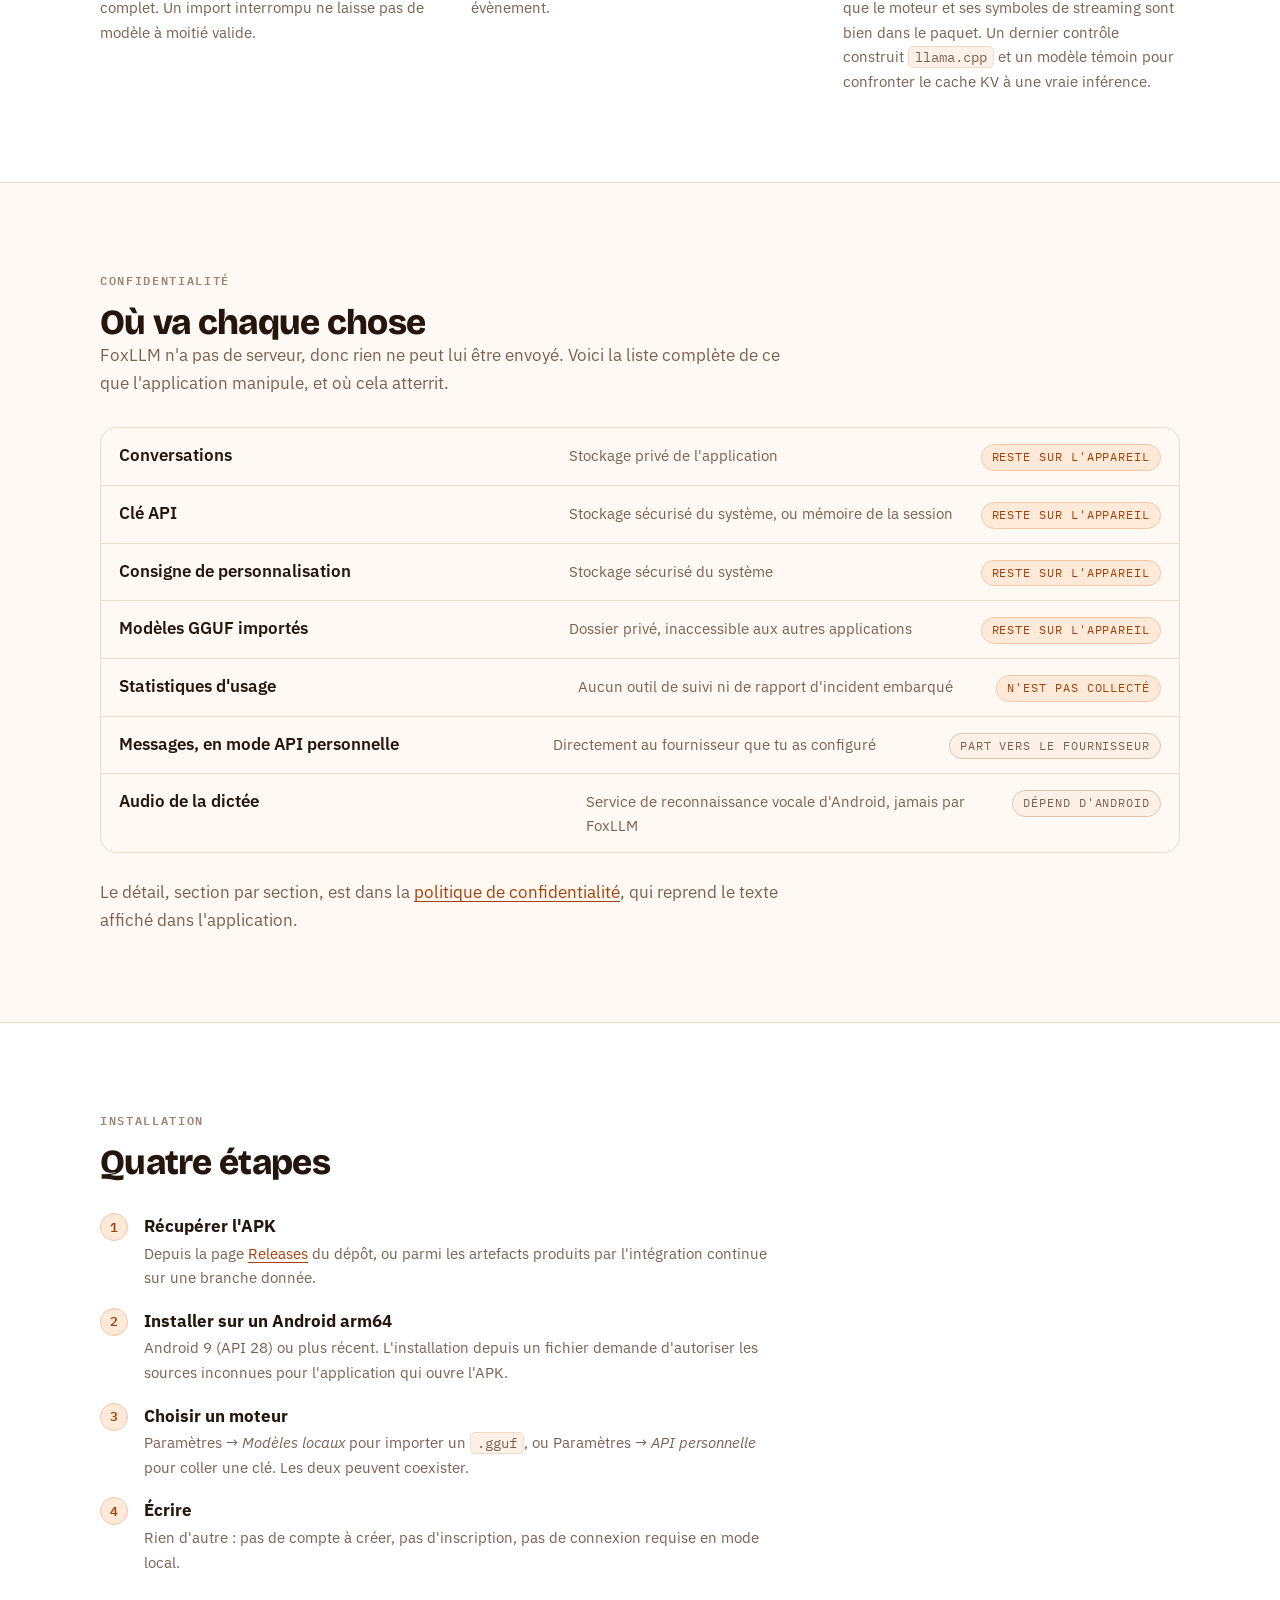
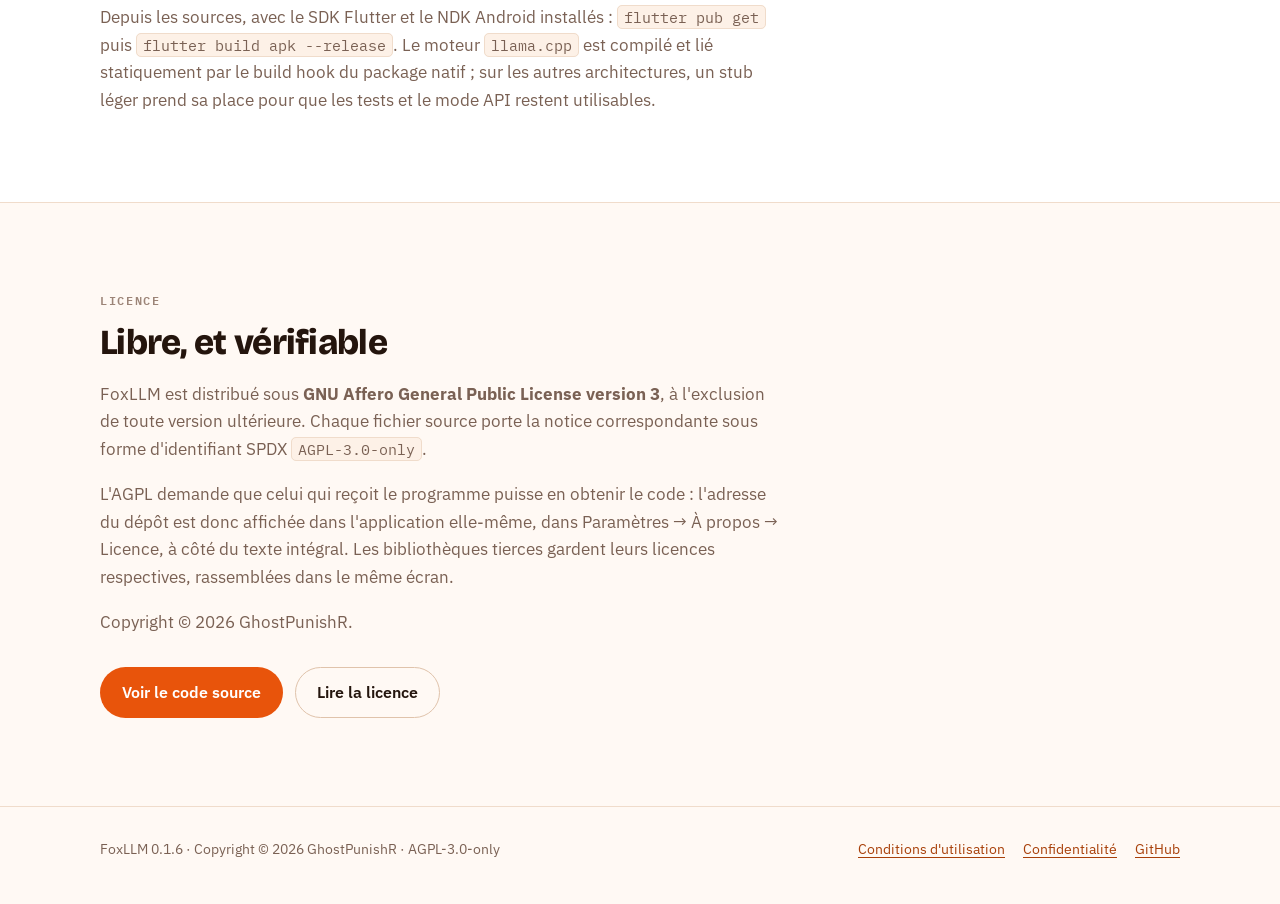
==== commit 9f86d9cd: "Remettre le site d'accord avec l'application Le compte des fournisseurs ne suivait plus la liste aff" ====
--- a/docs/index.html
+++ b/docs/index.html
@@ -195,16 +195,18 @@
               <h3>Modèles GGUF importés</h3>
               <p>
                 Import par flux dans le stockage privé, avec progression et
-                reprise propre en cas d'échec. Description, taille et fenêtre de
-                contexte du modèle sont affichées, et l'arrêt d'une génération
-                est immédiat.
+                reprise propre en cas d'échec. L'en-tête du fichier est examiné
+                avant qu'il rejoigne la bibliothèque, pour écarter un modèle
+                malformé qui ferait tomber le moteur au premier message.
+                Description, taille et fenêtre de contexte sont affichées, et
+                l'arrêt d'une génération est immédiat.
               </p>
             </article>
             <article class="feature">
               <span class="feature__tag">BYOK</span>
               <h3>Ta clé, ton fournisseur</h3>
               <p>
-                Sept destinations, dont toute API OpenAI-compatible que tu
+                Huit destinations, plus toute API OpenAI-compatible que tu
                 renseignes à la main. La clé est chiffrée par le stockage
                 sécurisé du système, ou gardée en mémoire pour la seule session.
               </p>
@@ -260,6 +262,36 @@
                 Le fil reste là au lancement suivant, avec recherche et
                 regroupement par période dans le menu latéral. Renommer ou
                 supprimer une conversation s'y fait directement.
+              </p>
+            </article>
+            <article class="feature">
+              <span class="feature__tag">Langues</span>
+              <h3>Français et anglais</h3>
+              <p>
+                L'interface suit la langue de l'appareil, et se force depuis
+                Paramètres → <em>Application</em> → <em>Langue</em>. Les
+                documents légaux restent en français, seule version faisant
+                foi.
+              </p>
+            </article>
+            <article class="feature">
+              <span class="feature__tag">Sauvegarde</span>
+              <h3>Export et import de l'historique</h3>
+              <p>
+                Les conversations et leurs pièces jointes partent dans un seul
+                fichier, et reviennent en s'ajoutant à ce qui est déjà là.
+                C'est la contrepartie du refus de la sauvegarde automatique
+                d'Android : rien ne quitte l'appareil sans que tu le demandes.
+              </p>
+            </article>
+            <article class="feature">
+              <span class="feature__tag">Relevé</span>
+              <h3>Ce que la réponse a coûté</h3>
+              <p>
+                Sous chaque réponse locale, la vitesse en jetons par seconde et
+                la part du contexte occupée, mesurée sur le cache du moteur.
+                Une réponse écourtée le dit, au lieu de s'arrêter au milieu
+                d'une ligne sans rien signaler.
               </p>
             </article>
             <article class="feature">
@@ -335,7 +367,9 @@
                 Format, analyse Dart, tests Flutter, compilation C++, smoke test
                 FFI et construction de l'APK tournent en intégration continue,
                 qui vérifie aussi que le moteur et ses symboles de streaming
-                sont bien dans le paquet.
+                sont bien dans le paquet. Un dernier contrôle construit
+                <code>llama.cpp</code> et un modèle témoin pour confronter le
+                cache KV à une vraie inférence.
               </p>
             </article>
           </div>
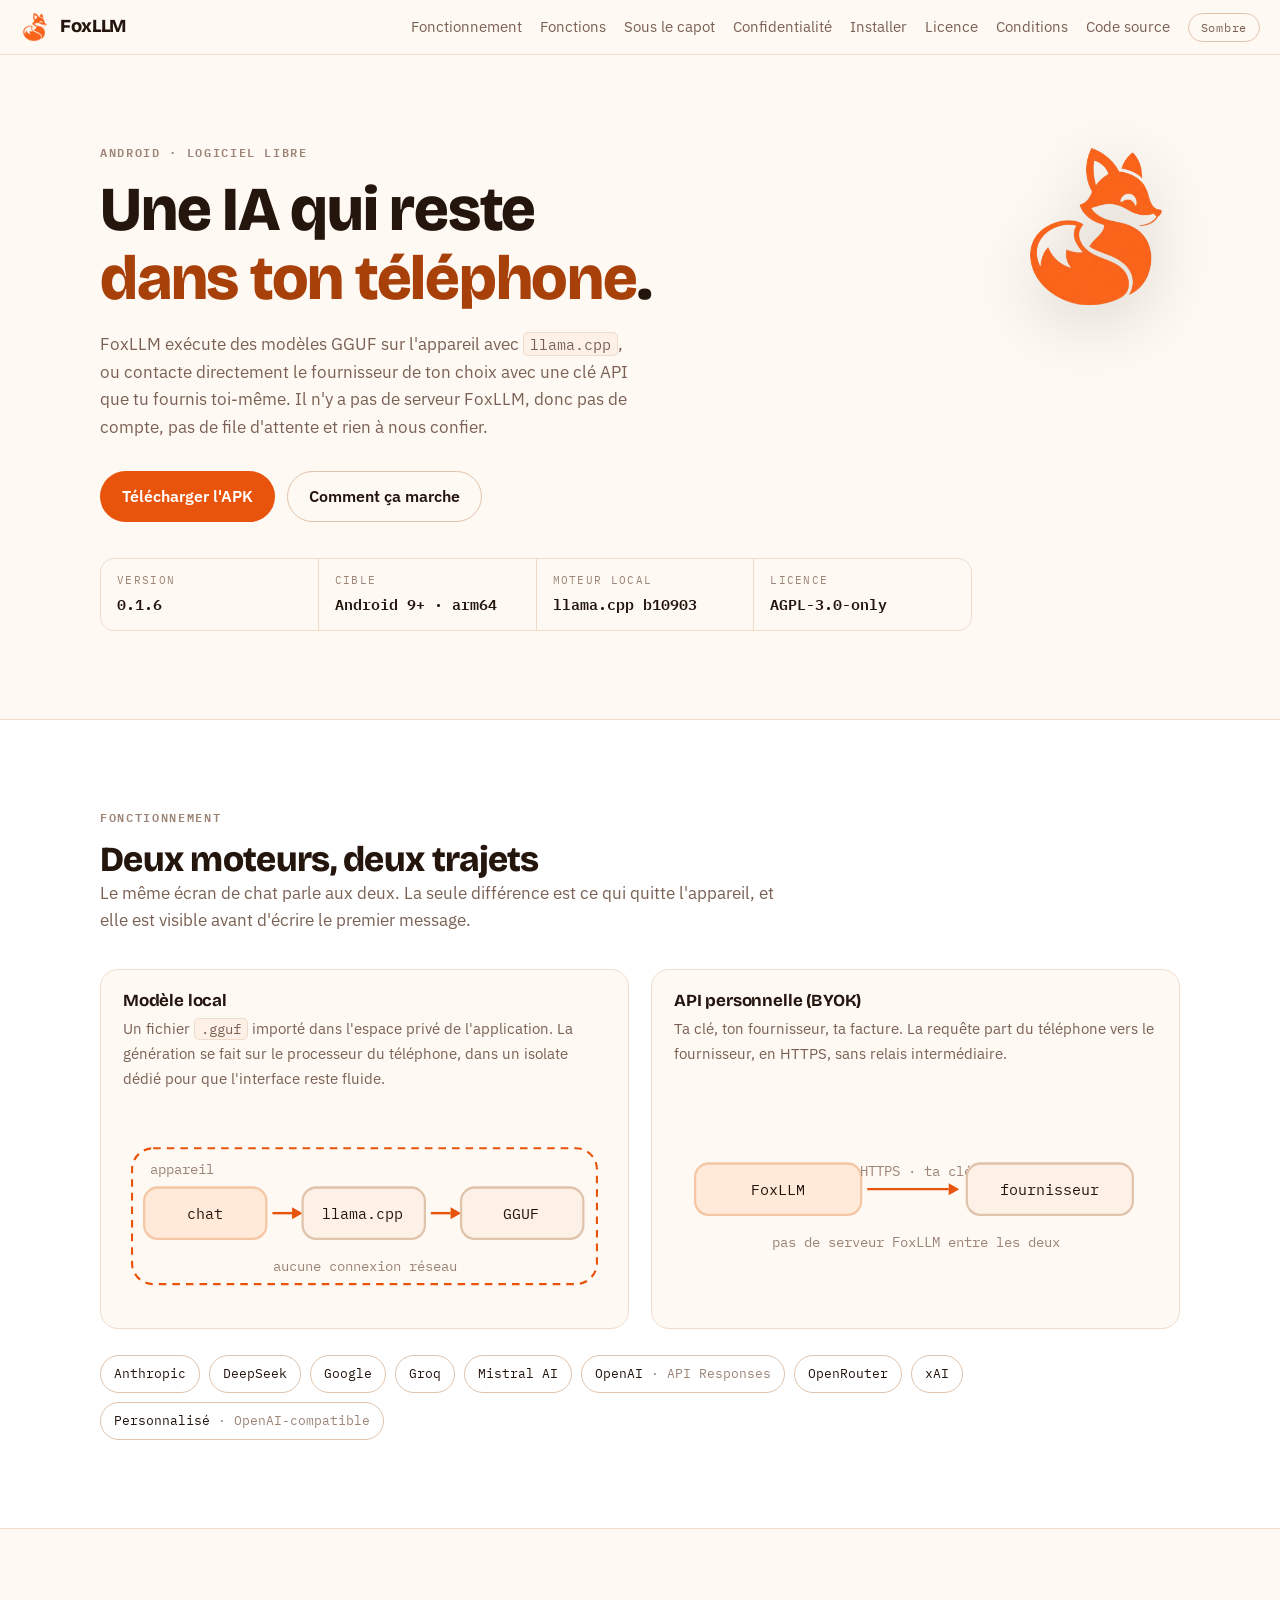
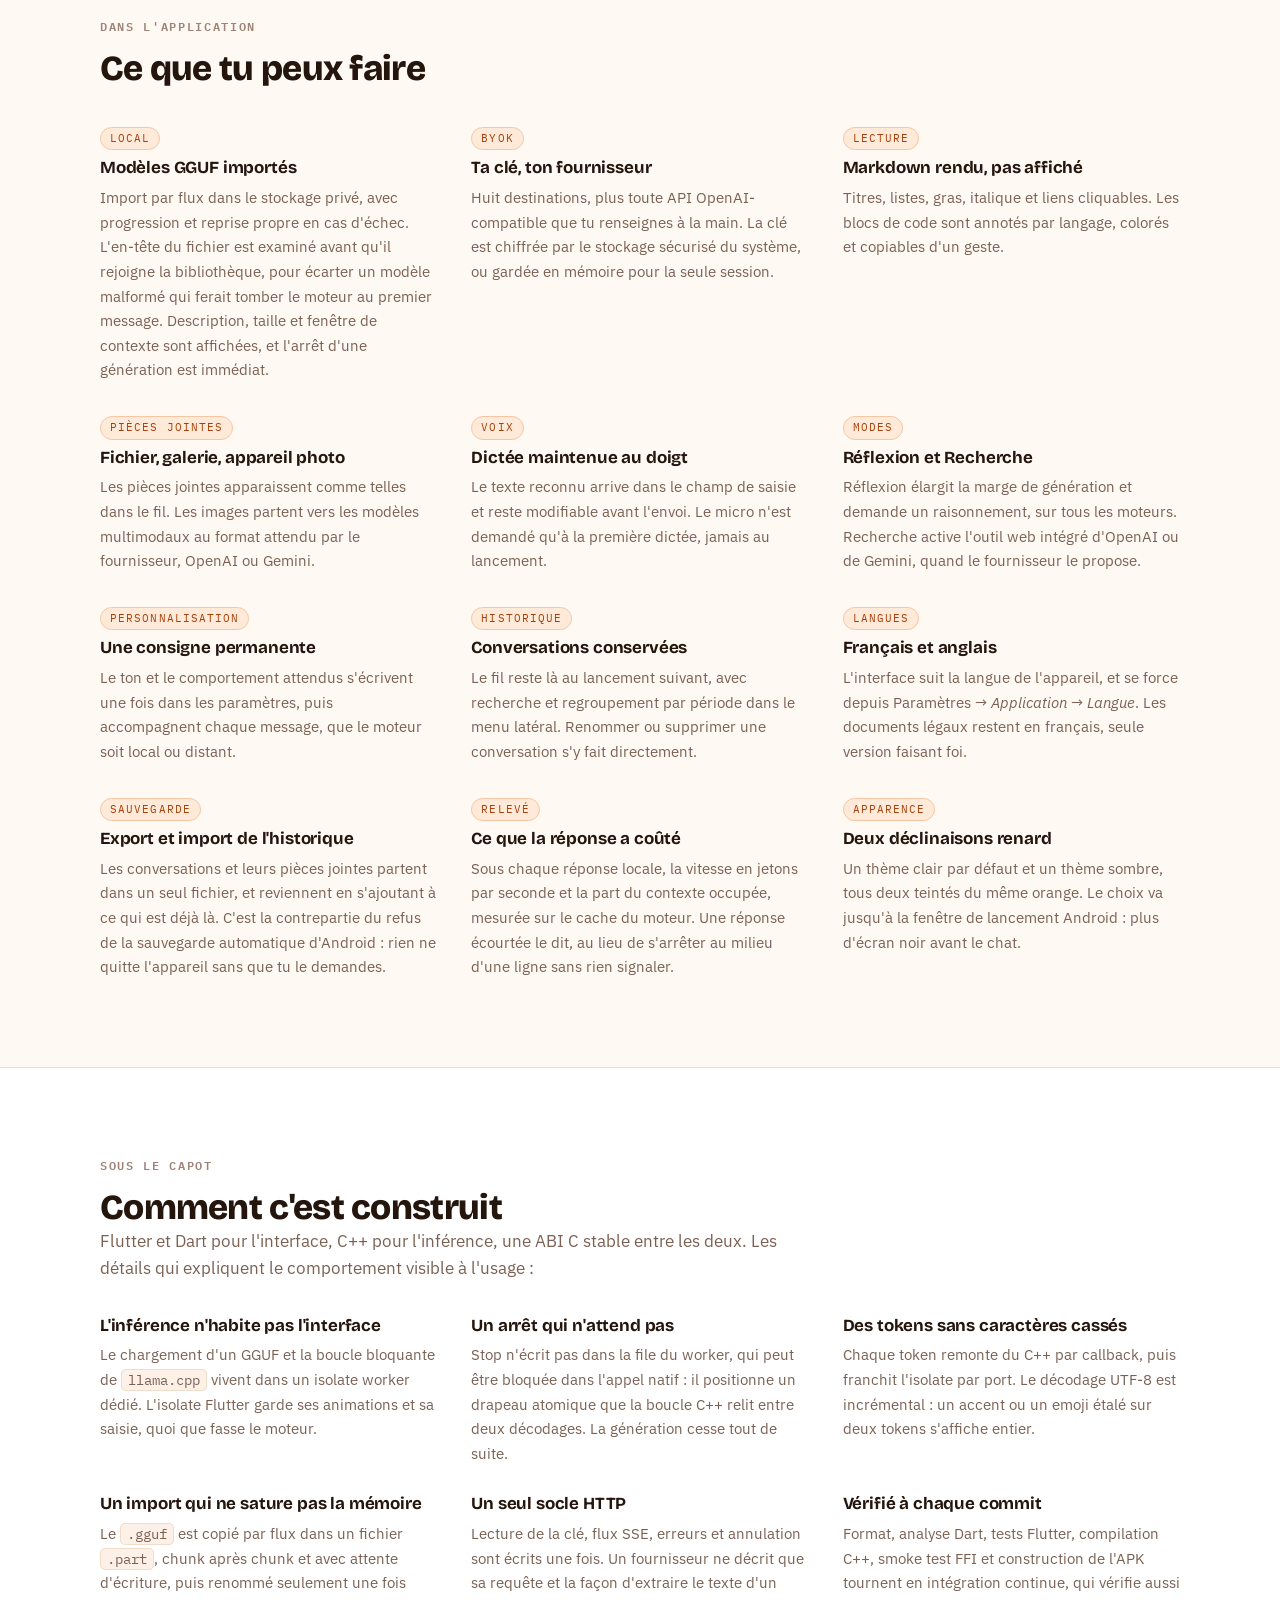
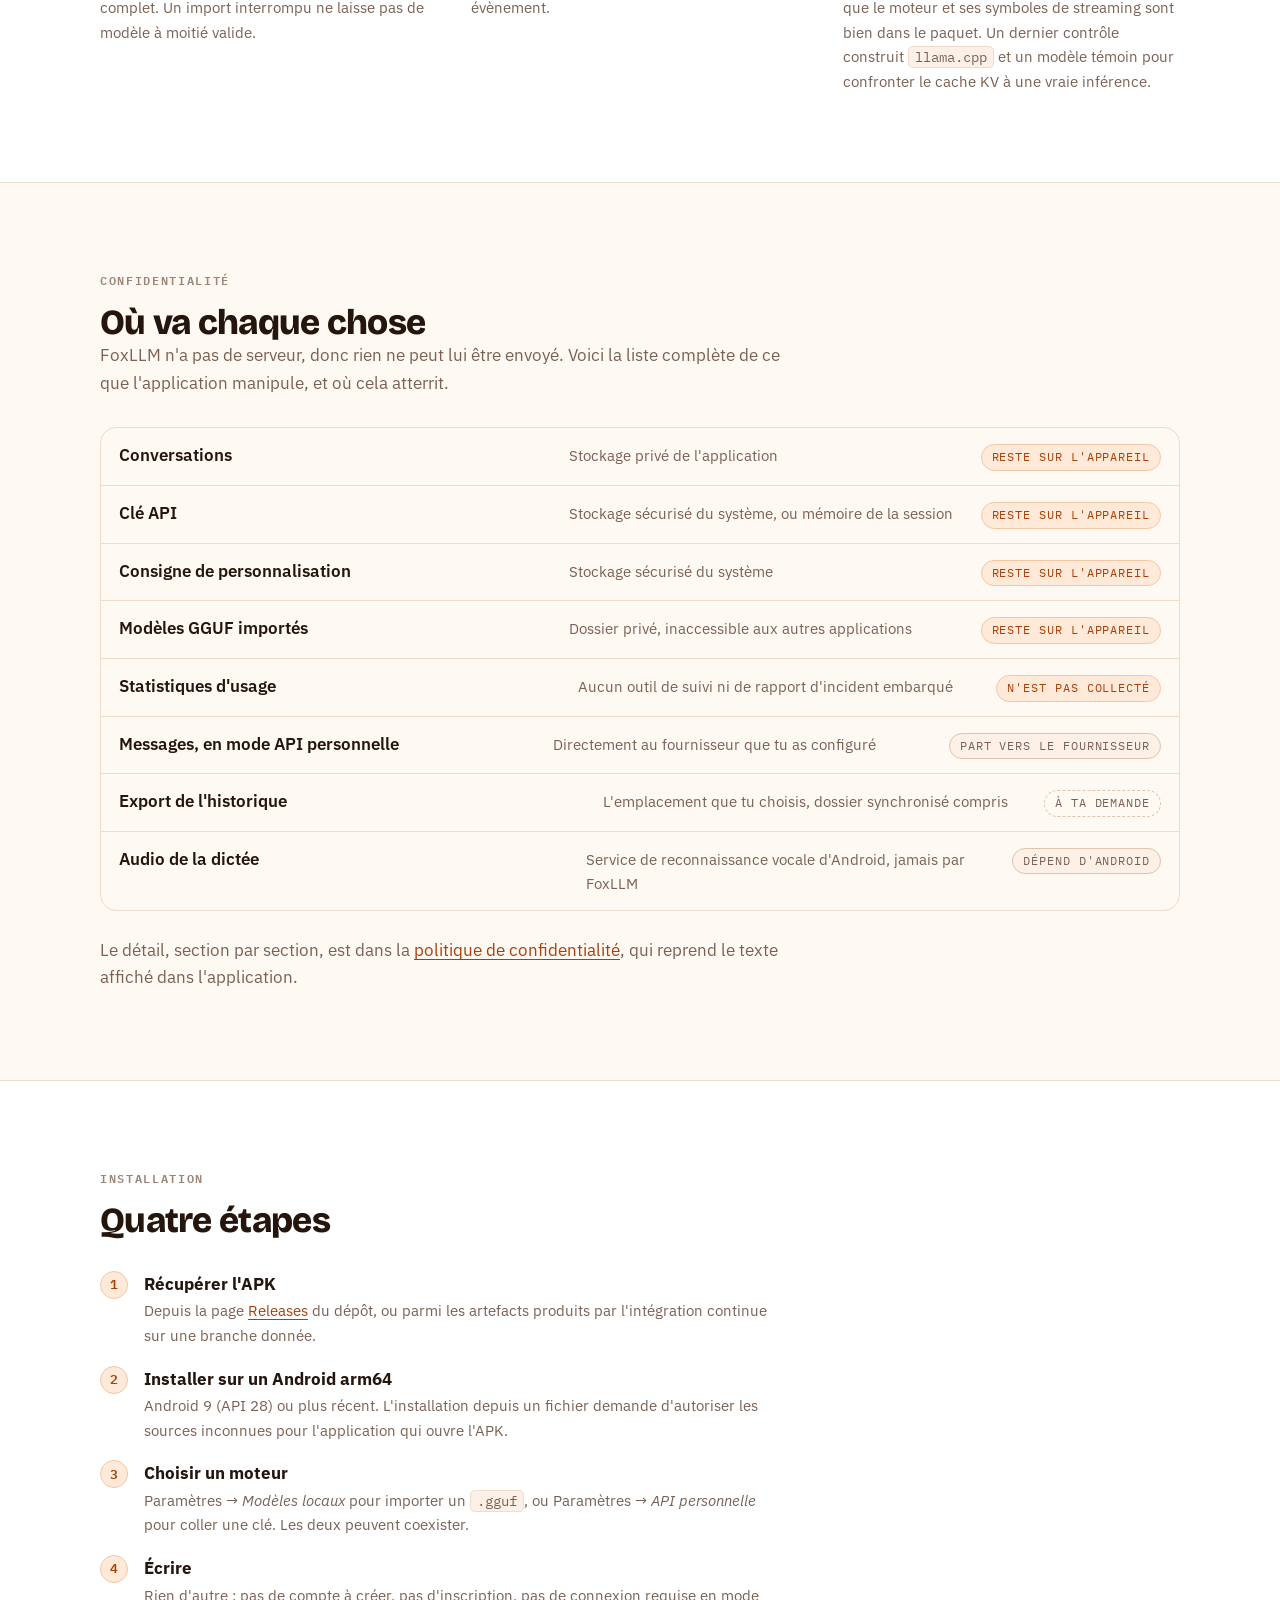
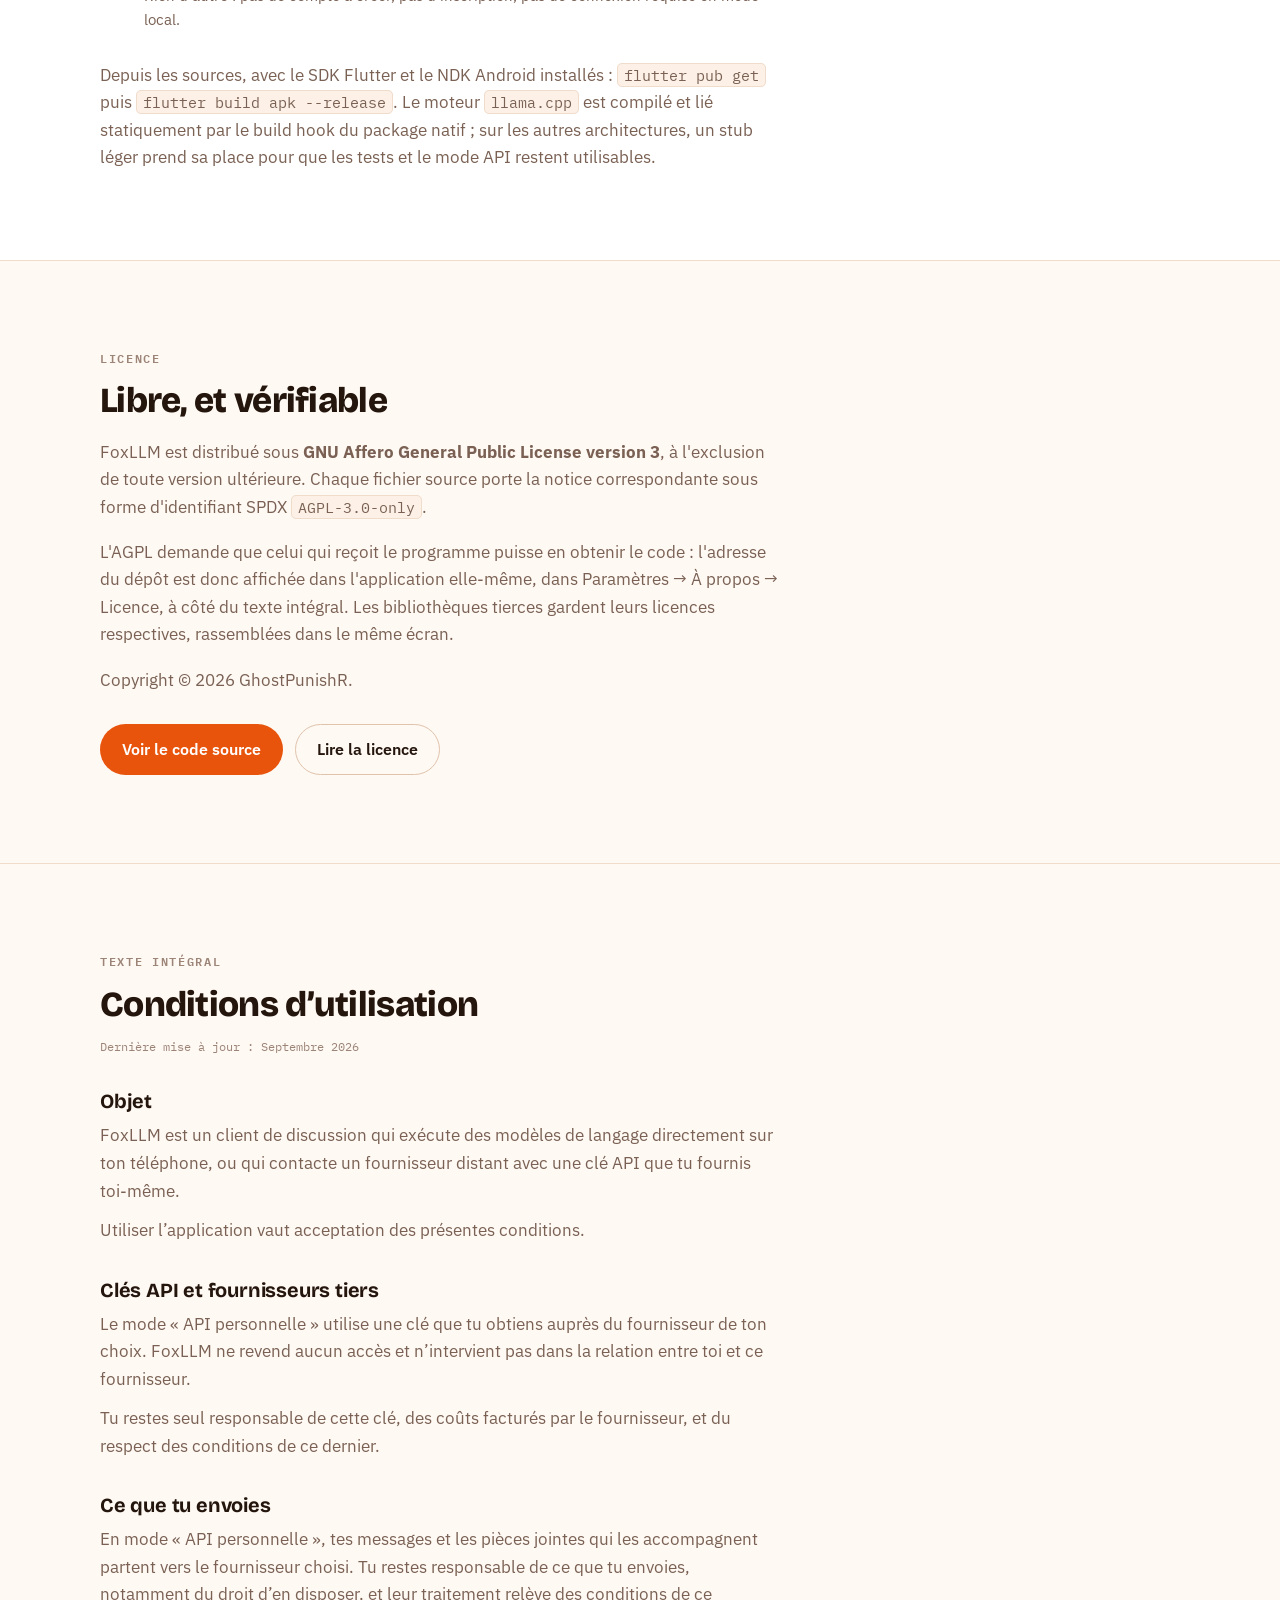
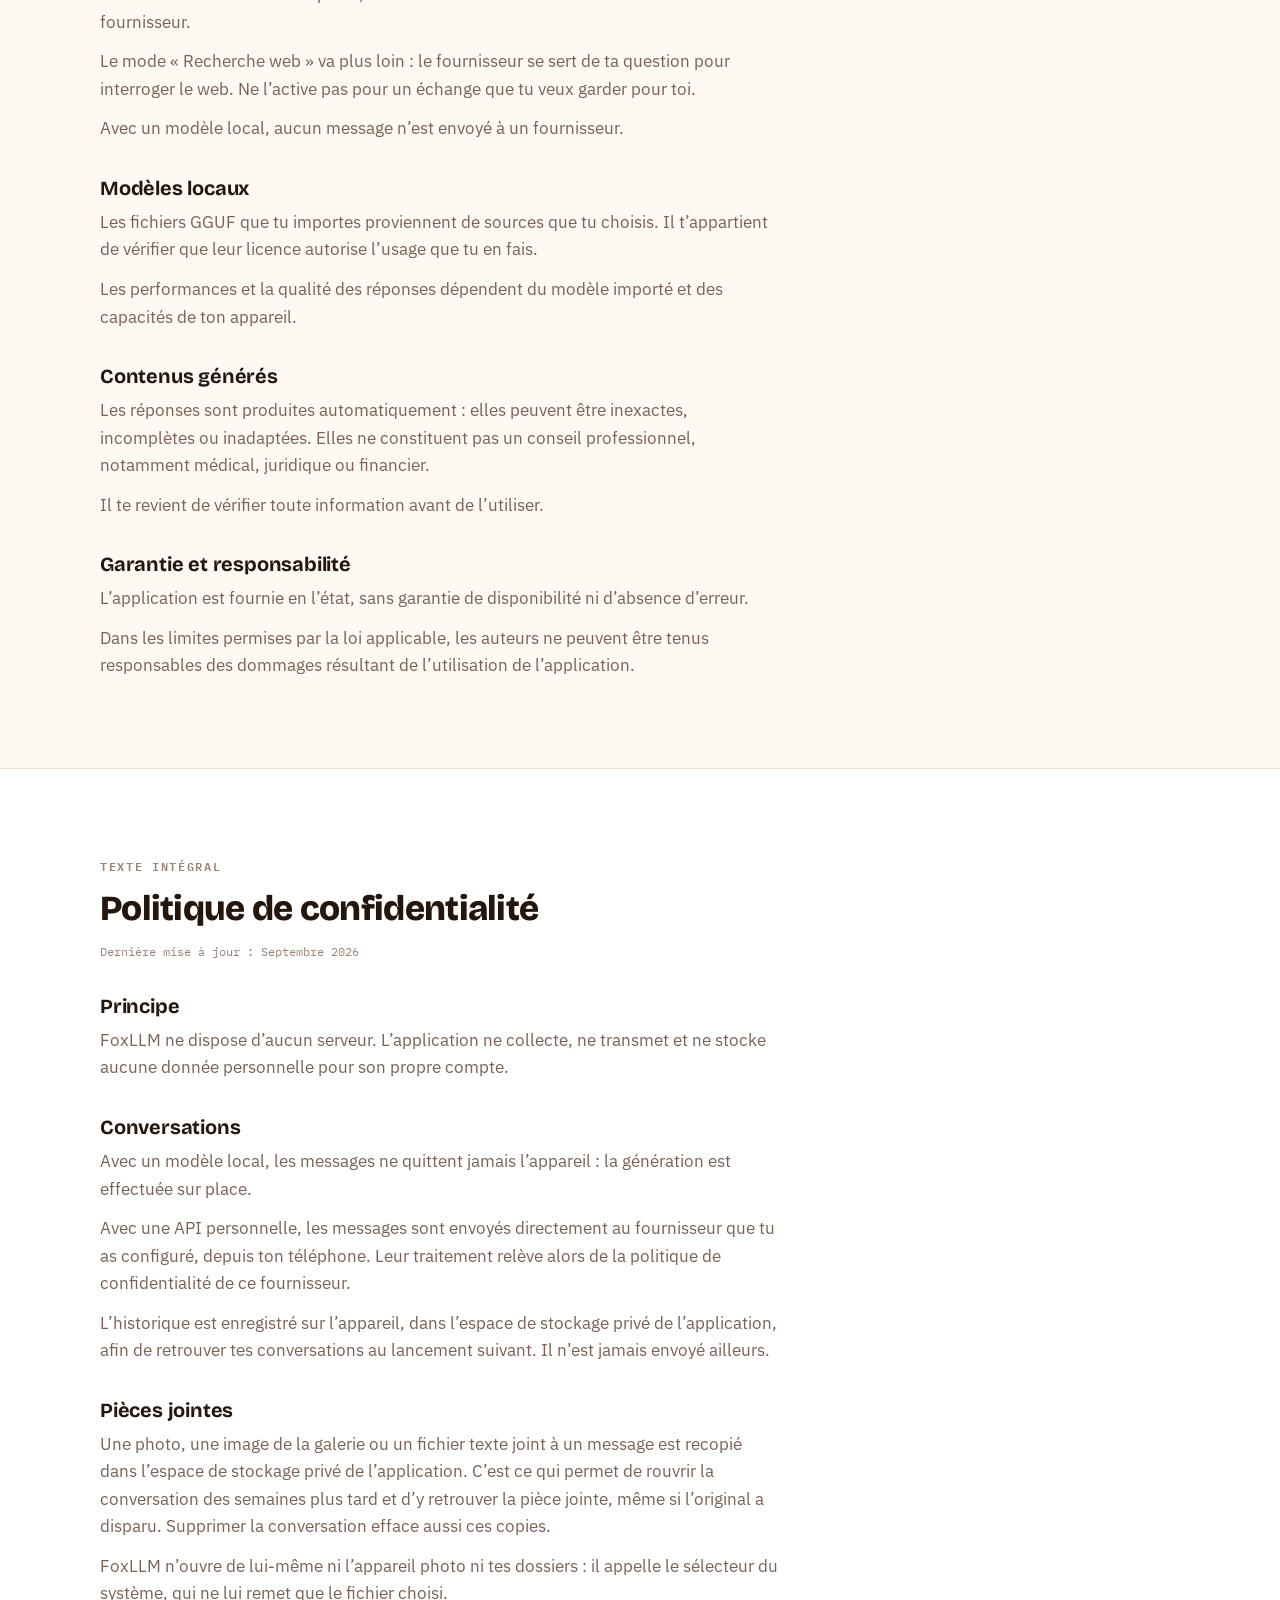
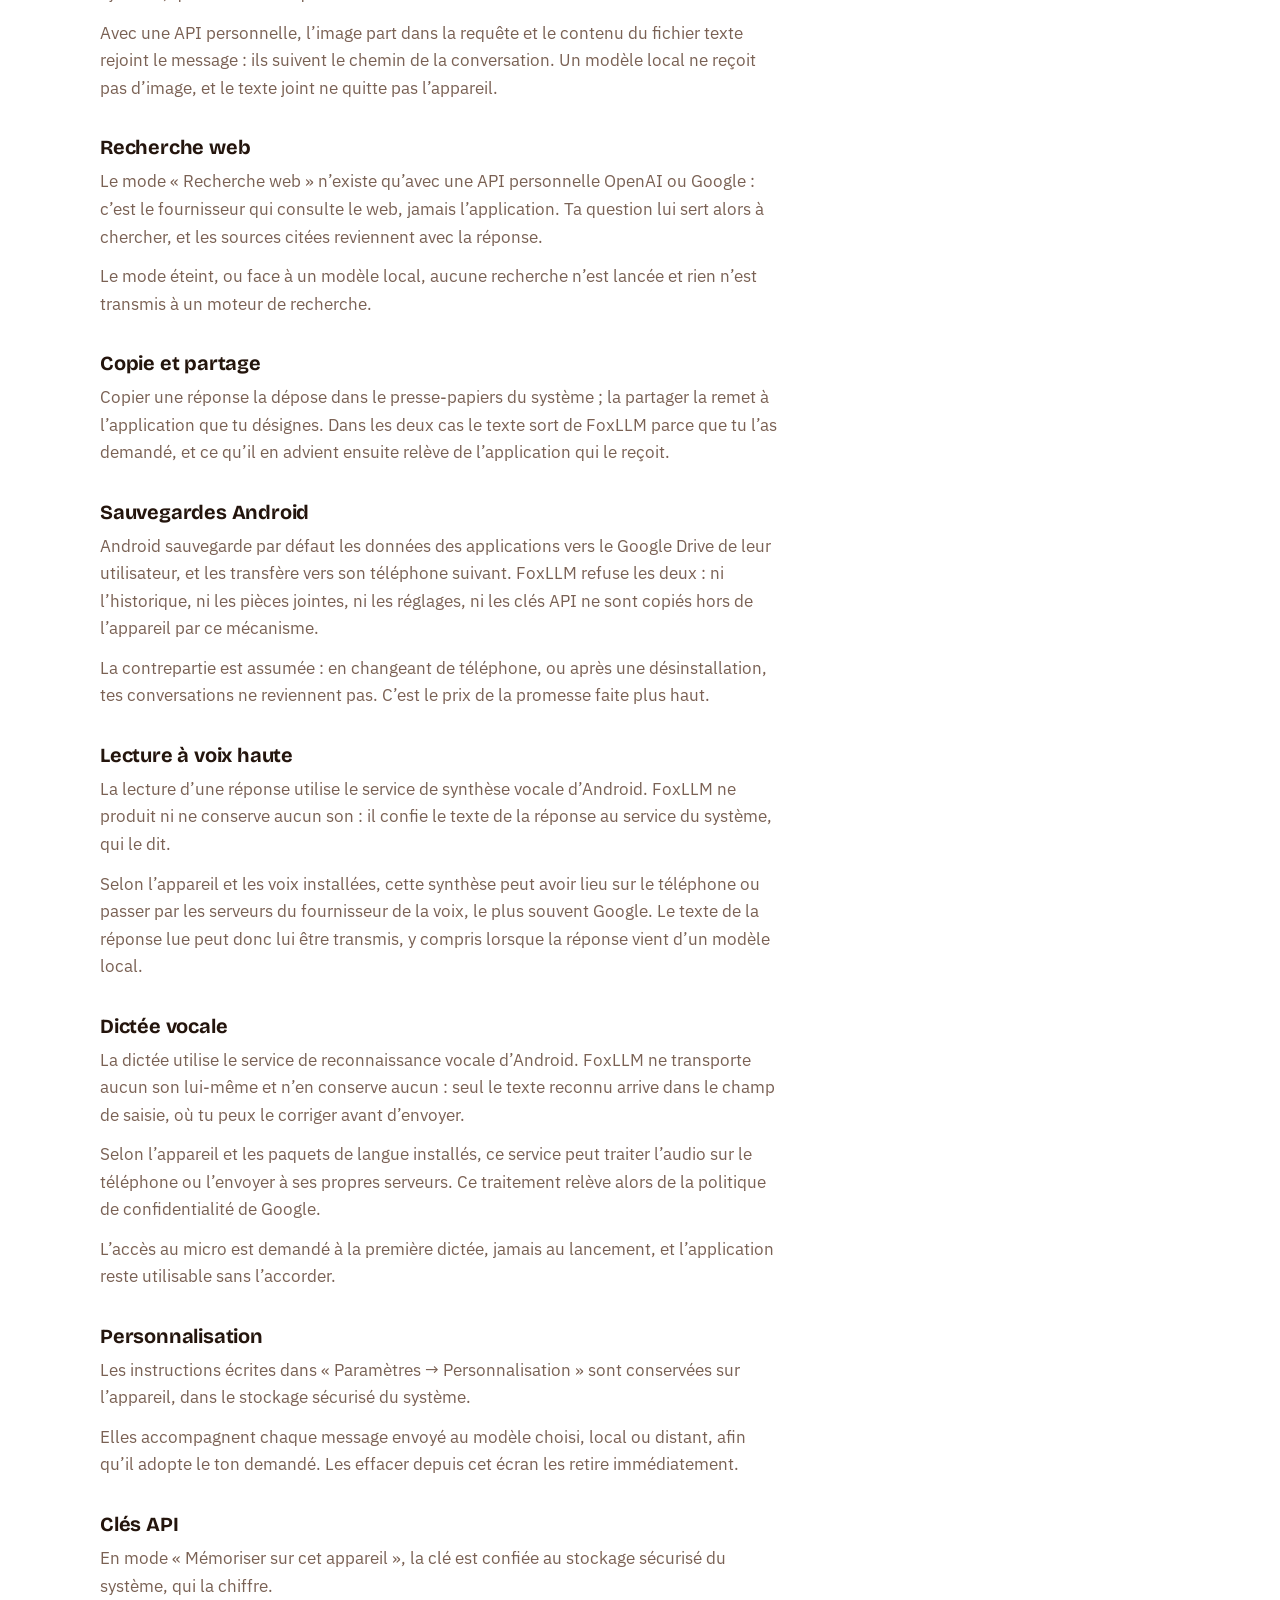
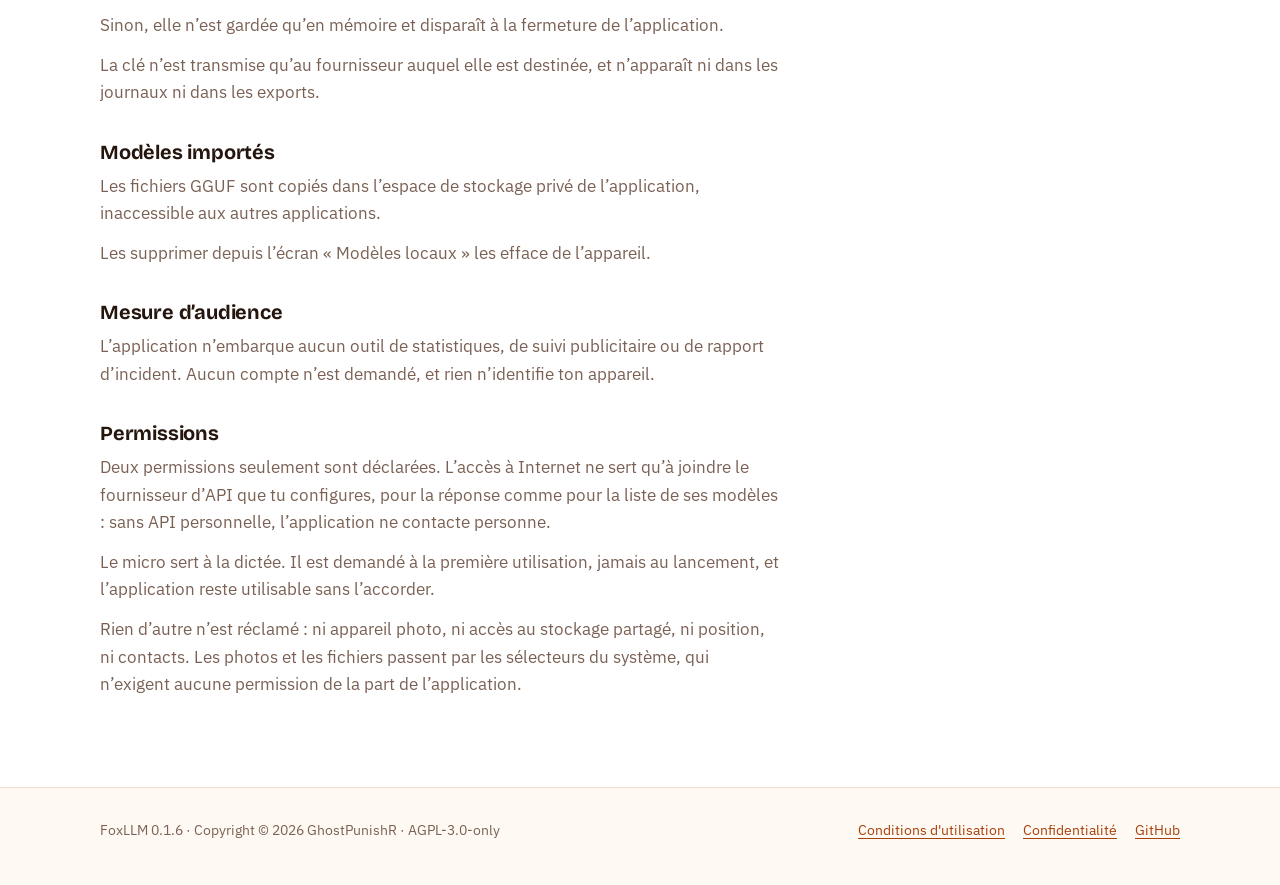
==== commit efafb423: "Inscrire l'export de l'historique au tableau de confidentialité Le tableau se présente comme la list" ====
--- a/docs/index.html
+++ b/docs/index.html
@@ -48,6 +48,7 @@
         <a href="#confidentialite">Confidentialité</a>
         <a href="#installer">Installer</a>
         <a href="#licence">Licence</a>
+        <a href="#conditions">Conditions</a>
         <a href="https://github.com/GhostPunishR/FoxLLM">Code source</a>
         <button class="theme-toggle" id="theme-toggle" type="button">
           <span data-theme-label>Sombre</span>
@@ -426,6 +427,13 @@
               <span class="verdict verdict--leaves">part vers le fournisseur</span>
             </div>
             <div class="ledger__row">
+              <span class="ledger__what">Export de l'historique</span>
+              <span class="ledger__where"
+                >L'emplacement que tu choisis, dossier synchronisé compris</span
+              >
+              <span class="verdict verdict--asked">à ta demande</span>
+            </div>
+            <div class="ledger__row">
               <span class="ledger__what">Audio de la dictée</span>
               <span class="ledger__where"
                 >Service de reconnaissance vocale d'Android, jamais par
@@ -437,7 +445,7 @@
 
           <p class="lede" style="margin-top: 26px">
             Le détail, section par section, est dans la
-            <a href="confidentialite.html">politique de confidentialité</a>,
+            <a href="#politique">politique de confidentialité</a>,
             qui reprend le texte affiché dans l'application.
           </p>
         </div>
@@ -541,14 +549,132 @@
           </div>
         </div>
       </section>
+
+      <section class="band" id="conditions">
+        <div class="wrap">
+          <p class="eyebrow">Texte intégral</p>
+          <h2>Conditions d’utilisation</h2>
+          <p class="updated">Dernière mise à jour : Septembre 2026</p>
+          <div class="legal">
+            <section>
+              <h3>Objet</h3>
+              <p>FoxLLM est un client de discussion qui exécute des modèles de langage directement sur ton téléphone, ou qui contacte un fournisseur distant avec une clé API que tu fournis toi-même.</p>
+              <p>Utiliser l’application vaut acceptation des présentes conditions.</p>
+            </section>
+            <section>
+              <h3>Clés API et fournisseurs tiers</h3>
+              <p>Le mode « API personnelle » utilise une clé que tu obtiens auprès du fournisseur de ton choix. FoxLLM ne revend aucun accès et n’intervient pas dans la relation entre toi et ce fournisseur.</p>
+              <p>Tu restes seul responsable de cette clé, des coûts facturés par le fournisseur, et du respect des conditions de ce dernier.</p>
+            </section>
+            <section>
+              <h3>Ce que tu envoies</h3>
+              <p>En mode « API personnelle », tes messages et les pièces jointes qui les accompagnent partent vers le fournisseur choisi. Tu restes responsable de ce que tu envoies, notamment du droit d’en disposer, et leur traitement relève des conditions de ce fournisseur.</p>
+              <p>Le mode « Recherche web » va plus loin : le fournisseur se sert de ta question pour interroger le web. Ne l’active pas pour un échange que tu veux garder pour toi.</p>
+              <p>Avec un modèle local, aucun message n’est envoyé à un fournisseur.</p>
+            </section>
+            <section>
+              <h3>Modèles locaux</h3>
+              <p>Les fichiers GGUF que tu importes proviennent de sources que tu choisis. Il t’appartient de vérifier que leur licence autorise l’usage que tu en fais.</p>
+              <p>Les performances et la qualité des réponses dépendent du modèle importé et des capacités de ton appareil.</p>
+            </section>
+            <section>
+              <h3>Contenus générés</h3>
+              <p>Les réponses sont produites automatiquement : elles peuvent être inexactes, incomplètes ou inadaptées. Elles ne constituent pas un conseil professionnel, notamment médical, juridique ou financier.</p>
+              <p>Il te revient de vérifier toute information avant de l’utiliser.</p>
+            </section>
+            <section>
+              <h3>Garantie et responsabilité</h3>
+              <p>L’application est fournie en l’état, sans garantie de disponibilité ni d’absence d’erreur.</p>
+              <p>Dans les limites permises par la loi applicable, les auteurs ne peuvent être tenus responsables des dommages résultant de l’utilisation de l’application.</p>
+            </section>
+          </div>
+        </div>
+      </section>
+
+      <section class="band band--raised" id="politique">
+        <div class="wrap">
+          <p class="eyebrow">Texte intégral</p>
+          <h2>Politique de confidentialité</h2>
+          <p class="updated">Dernière mise à jour : Septembre 2026</p>
+          <div class="legal">
+            <section>
+              <h3>Principe</h3>
+              <p>FoxLLM ne dispose d’aucun serveur. L’application ne collecte, ne transmet et ne stocke aucune donnée personnelle pour son propre compte.</p>
+            </section>
+            <section>
+              <h3>Conversations</h3>
+              <p>Avec un modèle local, les messages ne quittent jamais l’appareil : la génération est effectuée sur place.</p>
+              <p>Avec une API personnelle, les messages sont envoyés directement au fournisseur que tu as configuré, depuis ton téléphone. Leur traitement relève alors de la politique de confidentialité de ce fournisseur.</p>
+              <p>L’historique est enregistré sur l’appareil, dans l’espace de stockage privé de l’application, afin de retrouver tes conversations au lancement suivant. Il n’est jamais envoyé ailleurs.</p>
+            </section>
+            <section>
+              <h3>Pièces jointes</h3>
+              <p>Une photo, une image de la galerie ou un fichier texte joint à un message est recopié dans l’espace de stockage privé de l’application. C’est ce qui permet de rouvrir la conversation des semaines plus tard et d’y retrouver la pièce jointe, même si l’original a disparu. Supprimer la conversation efface aussi ces copies.</p>
+              <p>FoxLLM n’ouvre de lui-même ni l’appareil photo ni tes dossiers : il appelle le sélecteur du système, qui ne lui remet que le fichier choisi.</p>
+              <p>Avec une API personnelle, l’image part dans la requête et le contenu du fichier texte rejoint le message : ils suivent le chemin de la conversation. Un modèle local ne reçoit pas d’image, et le texte joint ne quitte pas l’appareil.</p>
+            </section>
+            <section>
+              <h3>Recherche web</h3>
+              <p>Le mode « Recherche web » n’existe qu’avec une API personnelle OpenAI ou Google : c’est le fournisseur qui consulte le web, jamais l’application. Ta question lui sert alors à chercher, et les sources citées reviennent avec la réponse.</p>
+              <p>Le mode éteint, ou face à un modèle local, aucune recherche n’est lancée et rien n’est transmis à un moteur de recherche.</p>
+            </section>
+            <section>
+              <h3>Copie et partage</h3>
+              <p>Copier une réponse la dépose dans le presse-papiers du système ; la partager la remet à l’application que tu désignes. Dans les deux cas le texte sort de FoxLLM parce que tu l’as demandé, et ce qu’il en advient ensuite relève de l’application qui le reçoit.</p>
+            </section>
+            <section>
+              <h3>Sauvegardes Android</h3>
+              <p>Android sauvegarde par défaut les données des applications vers le Google Drive de leur utilisateur, et les transfère vers son téléphone suivant. FoxLLM refuse les deux : ni l’historique, ni les pièces jointes, ni les réglages, ni les clés API ne sont copiés hors de l’appareil par ce mécanisme.</p>
+              <p>La contrepartie est assumée : en changeant de téléphone, ou après une désinstallation, tes conversations ne reviennent pas. C’est le prix de la promesse faite plus haut.</p>
+            </section>
+            <section>
+              <h3>Lecture à voix haute</h3>
+              <p>La lecture d’une réponse utilise le service de synthèse vocale d’Android. FoxLLM ne produit ni ne conserve aucun son : il confie le texte de la réponse au service du système, qui le dit.</p>
+              <p>Selon l’appareil et les voix installées, cette synthèse peut avoir lieu sur le téléphone ou passer par les serveurs du fournisseur de la voix, le plus souvent Google. Le texte de la réponse lue peut donc lui être transmis, y compris lorsque la réponse vient d’un modèle local.</p>
+            </section>
+            <section>
+              <h3>Dictée vocale</h3>
+              <p>La dictée utilise le service de reconnaissance vocale d’Android. FoxLLM ne transporte aucun son lui-même et n’en conserve aucun : seul le texte reconnu arrive dans le champ de saisie, où tu peux le corriger avant d’envoyer.</p>
+              <p>Selon l’appareil et les paquets de langue installés, ce service peut traiter l’audio sur le téléphone ou l’envoyer à ses propres serveurs. Ce traitement relève alors de la politique de confidentialité de Google.</p>
+              <p>L’accès au micro est demandé à la première dictée, jamais au lancement, et l’application reste utilisable sans l’accorder.</p>
+            </section>
+            <section>
+              <h3>Personnalisation</h3>
+              <p>Les instructions écrites dans « Paramètres → Personnalisation » sont conservées sur l’appareil, dans le stockage sécurisé du système.</p>
+              <p>Elles accompagnent chaque message envoyé au modèle choisi, local ou distant, afin qu’il adopte le ton demandé. Les effacer depuis cet écran les retire immédiatement.</p>
+            </section>
+            <section>
+              <h3>Clés API</h3>
+              <p>En mode « Mémoriser sur cet appareil », la clé est confiée au stockage sécurisé du système, qui la chiffre.</p>
+              <p>Sinon, elle n’est gardée qu’en mémoire et disparaît à la fermeture de l’application.</p>
+              <p>La clé n’est transmise qu’au fournisseur auquel elle est destinée, et n’apparaît ni dans les journaux ni dans les exports.</p>
+            </section>
+            <section>
+              <h3>Modèles importés</h3>
+              <p>Les fichiers GGUF sont copiés dans l’espace de stockage privé de l’application, inaccessible aux autres applications.</p>
+              <p>Les supprimer depuis l’écran « Modèles locaux » les efface de l’appareil.</p>
+            </section>
+            <section>
+              <h3>Mesure d’audience</h3>
+              <p>L’application n’embarque aucun outil de statistiques, de suivi publicitaire ou de rapport d’incident. Aucun compte n’est demandé, et rien n’identifie ton appareil.</p>
+            </section>
+            <section>
+              <h3>Permissions</h3>
+              <p>Deux permissions seulement sont déclarées. L’accès à Internet ne sert qu’à joindre le fournisseur d’API que tu configures, pour la réponse comme pour la liste de ses modèles : sans API personnelle, l’application ne contacte personne.</p>
+              <p>Le micro sert à la dictée. Il est demandé à la première utilisation, jamais au lancement, et l’application reste utilisable sans l’accorder.</p>
+              <p>Rien d’autre n’est réclamé : ni appareil photo, ni accès au stockage partagé, ni position, ni contacts. Les photos et les fichiers passent par les sélecteurs du système, qui n’exigent aucune permission de la part de l’application.</p>
+            </section>
+          </div>
+        </div>
+      </section>
     </main>
 
     <footer class="foot">
       <div class="foot__inner">
         <span>FoxLLM 0.1.6 · Copyright © 2026 GhostPunishR · AGPL-3.0-only</span>
         <nav aria-label="Pages légales">
-          <a href="conditions.html">Conditions d'utilisation</a>
-          <a href="confidentialite.html">Confidentialité</a>
+          <a href="#conditions">Conditions d'utilisation</a>
+          <a href="#politique">Confidentialité</a>
           <a href="https://github.com/GhostPunishR/FoxLLM">GitHub</a>
         </nav>
       </div>
--- a/docs/site.css
+++ b/docs/site.css
@@ -544,6 +544,15 @@
   border: 1px solid var(--rule-strong);
 }
 
+/* Un geste que l'utilisateur déclenche lui-même : l'application ne le retient
+   pas, et ne l'envoie nulle part de sa propre initiative. Le trait discontinu
+   dit cette troisième situation sans emprunter la couleur des deux autres. */
+.verdict--asked {
+  color: var(--ink-soft);
+  background: transparent;
+  border: 1px dashed var(--rule-strong);
+}
+
 @media (max-width: 620px) {
   .ledger__row {
     grid-template-columns: minmax(0, 1fr);
@@ -632,18 +641,16 @@
   max-width: var(--spine);
 }
 
-/* Un document se lit, il ne se vend pas : le titre y est plus sobre que
-   celui de la page d'accueil. */
-.legal h1 {
-  font-size: clamp(2rem, 5vw, 2.6rem);
-  margin-bottom: 12px;
-}
-
+/* Les documents légaux sont devenus des sections de la page d'accueil. Leur
+   titre est celui de la bande, comme partout ailleurs ; seules leurs propres
+   sections vivent ici, descendues d'un cran pour que la page garde un seul
+   `h1`. Le bloc n'emporte pas de marge automatique : il s'aligne à gauche
+   avec le reste de la bande, au lieu de se centrer tout seul. */
 .legal section {
   margin-top: 34px;
 }
 
-.legal h2 {
+.legal h3 {
   font-size: 1.25rem;
   margin-bottom: 10px;
 }
@@ -660,6 +667,9 @@
   font-family: var(--mono);
   font-size: 0.78rem;
   color: var(--ink-faint);
+  /* Le titre de bande n'a pas de marge basse : la date la porte elle-même,
+     sinon elle se colle au titre qu'elle date. */
+  margin-top: 12px;
 }
 
 /* ---- pied -------------------------------------------------------------- */
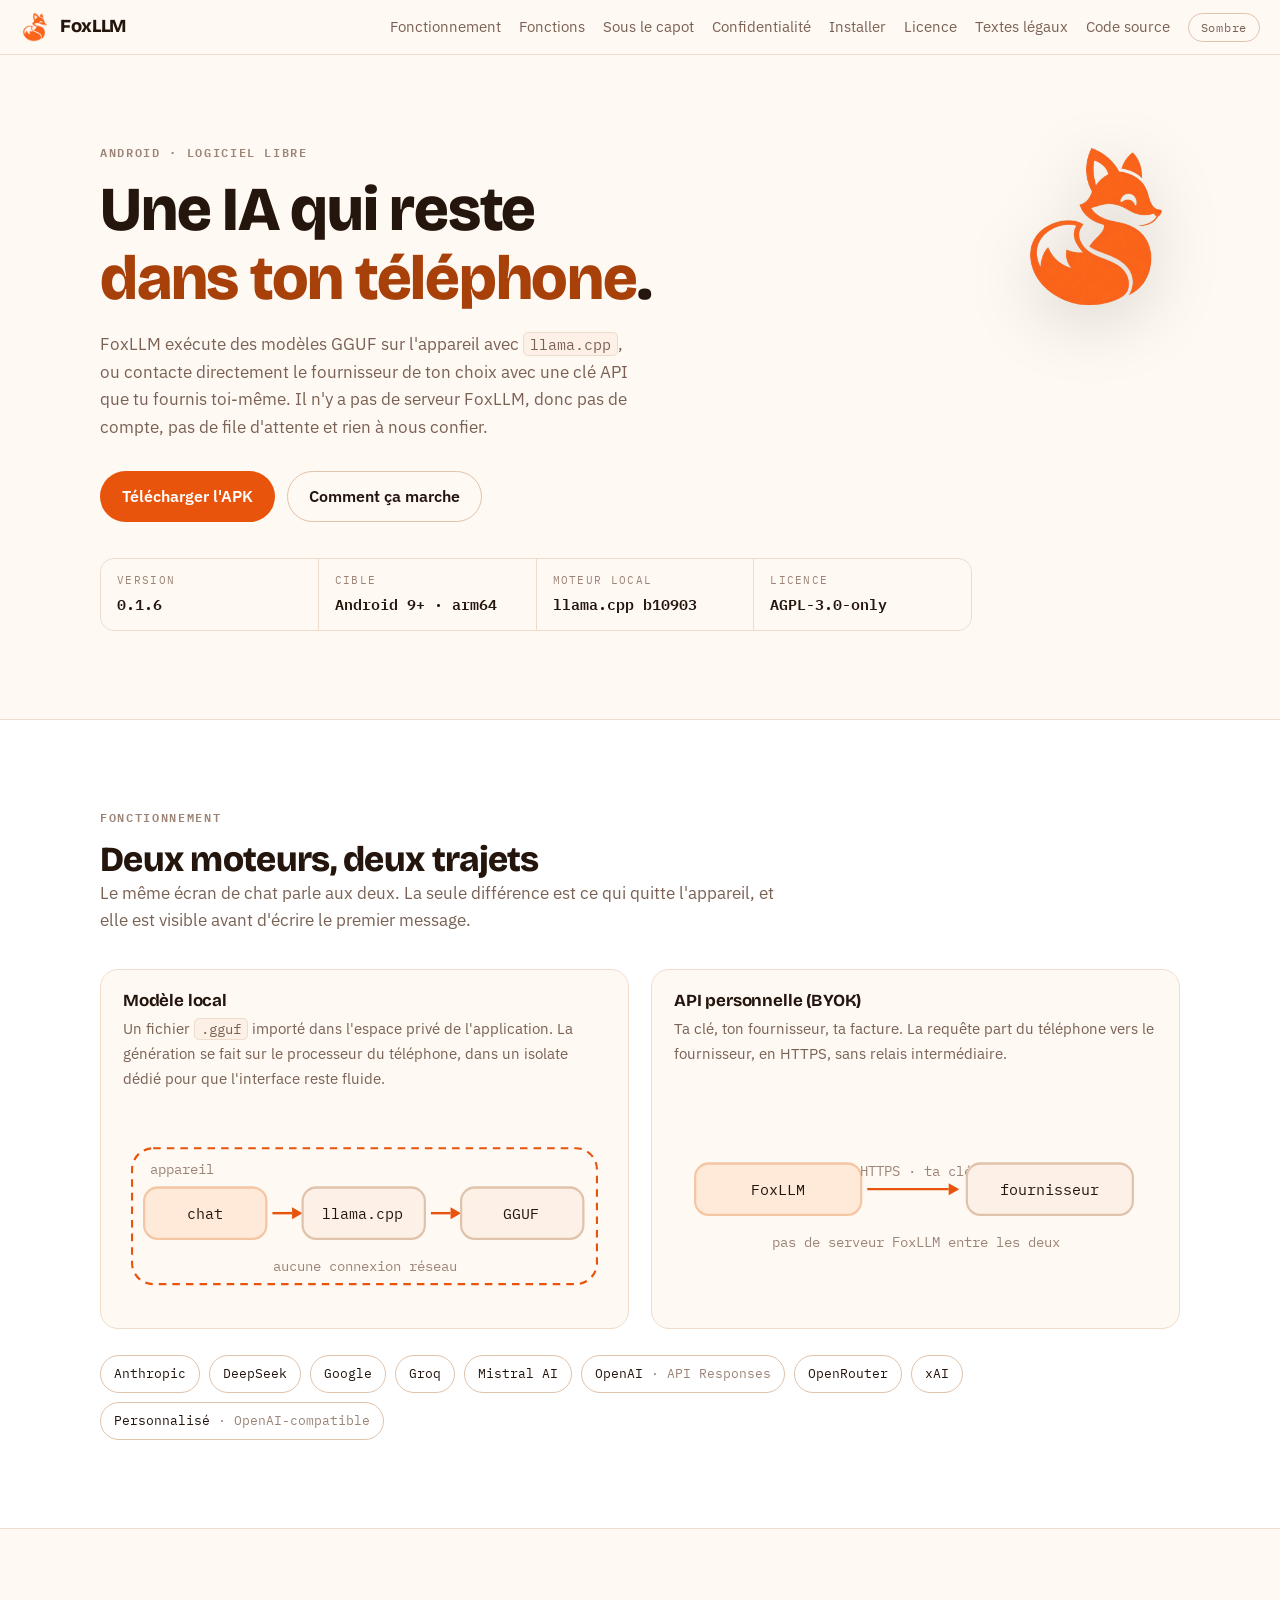
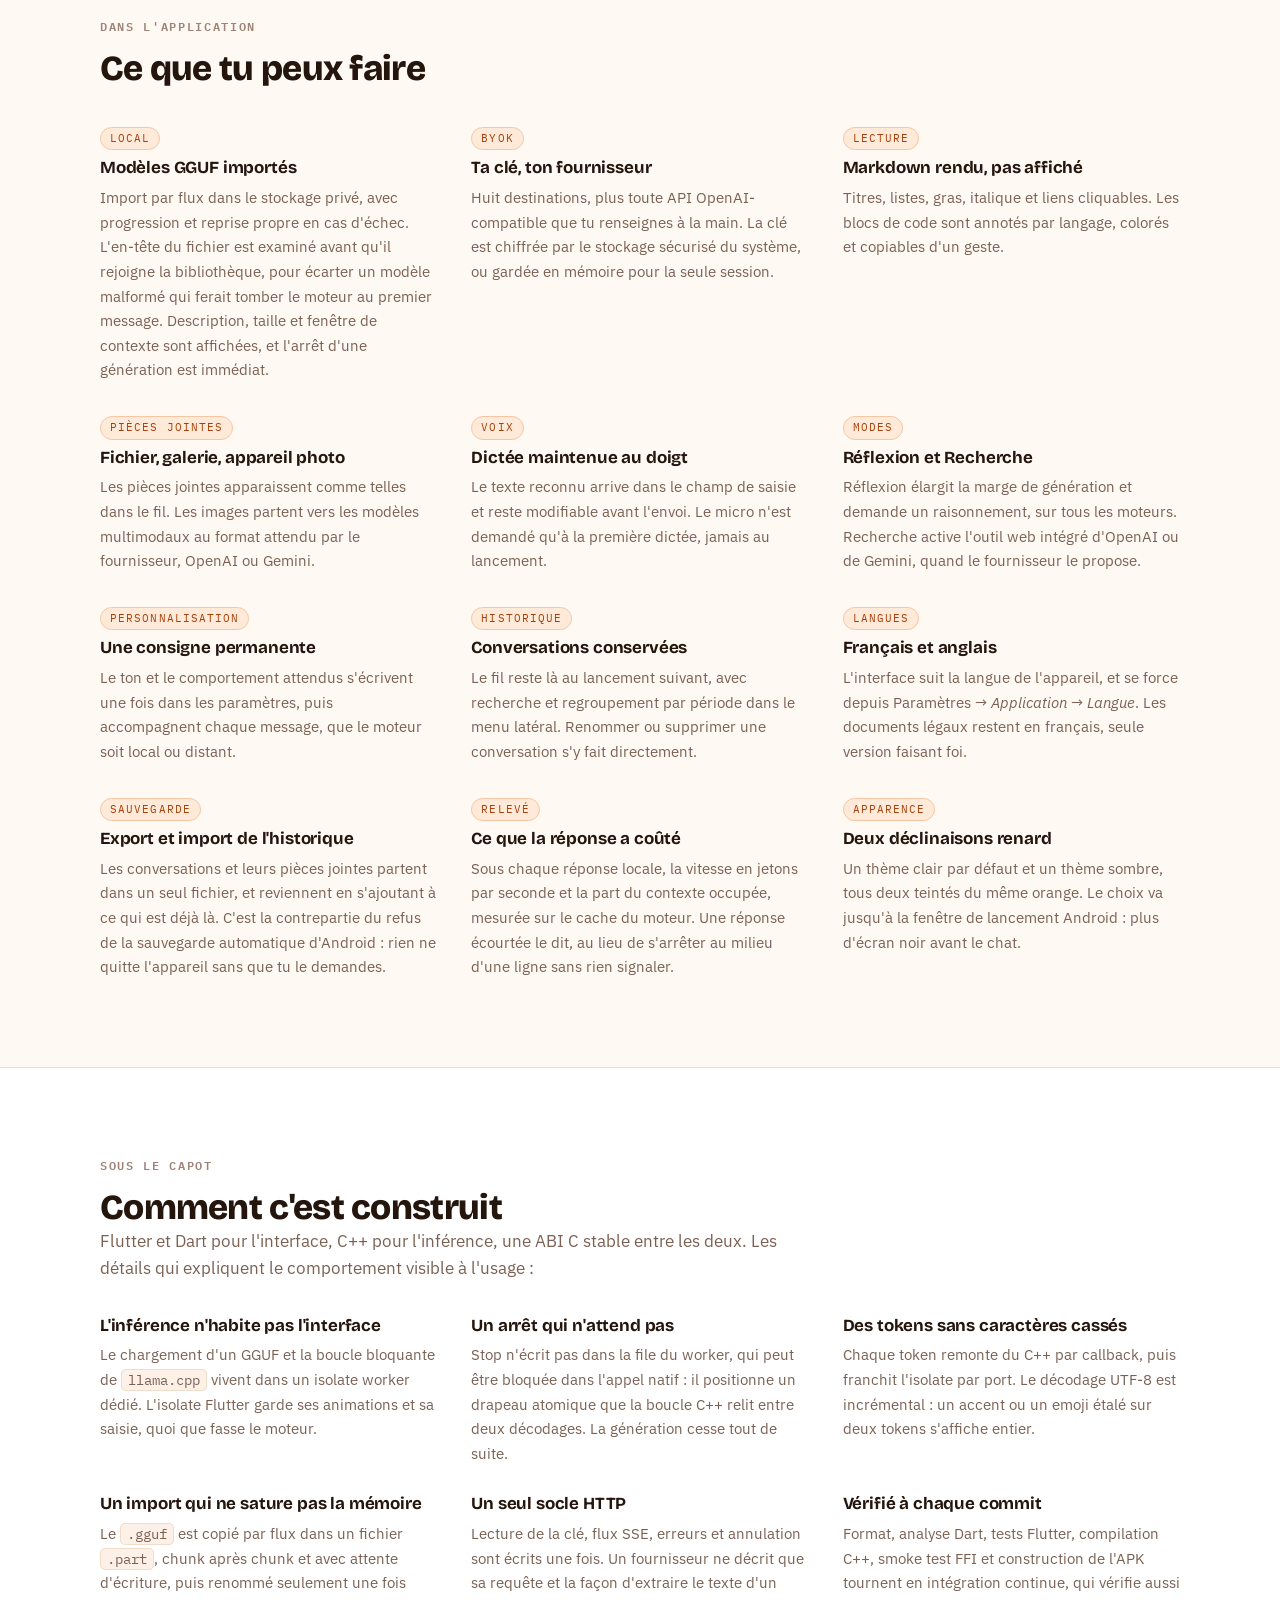
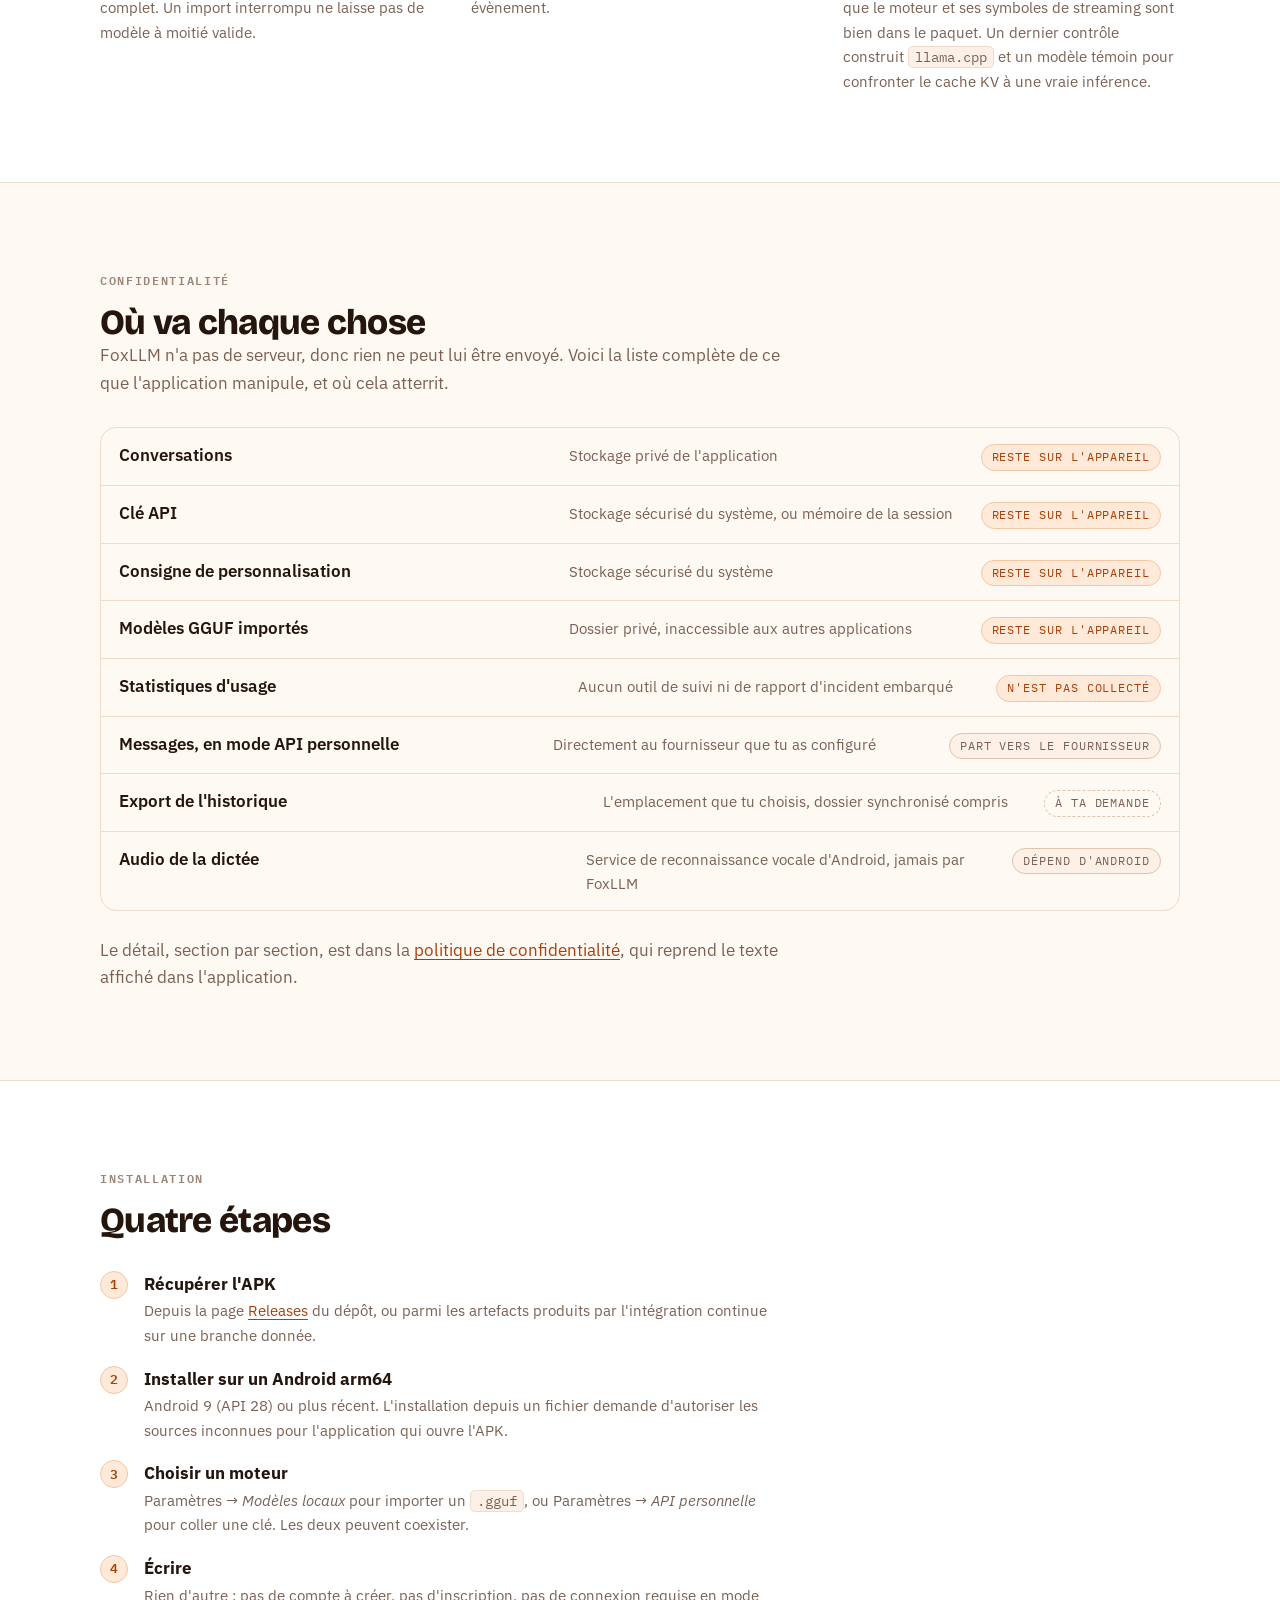
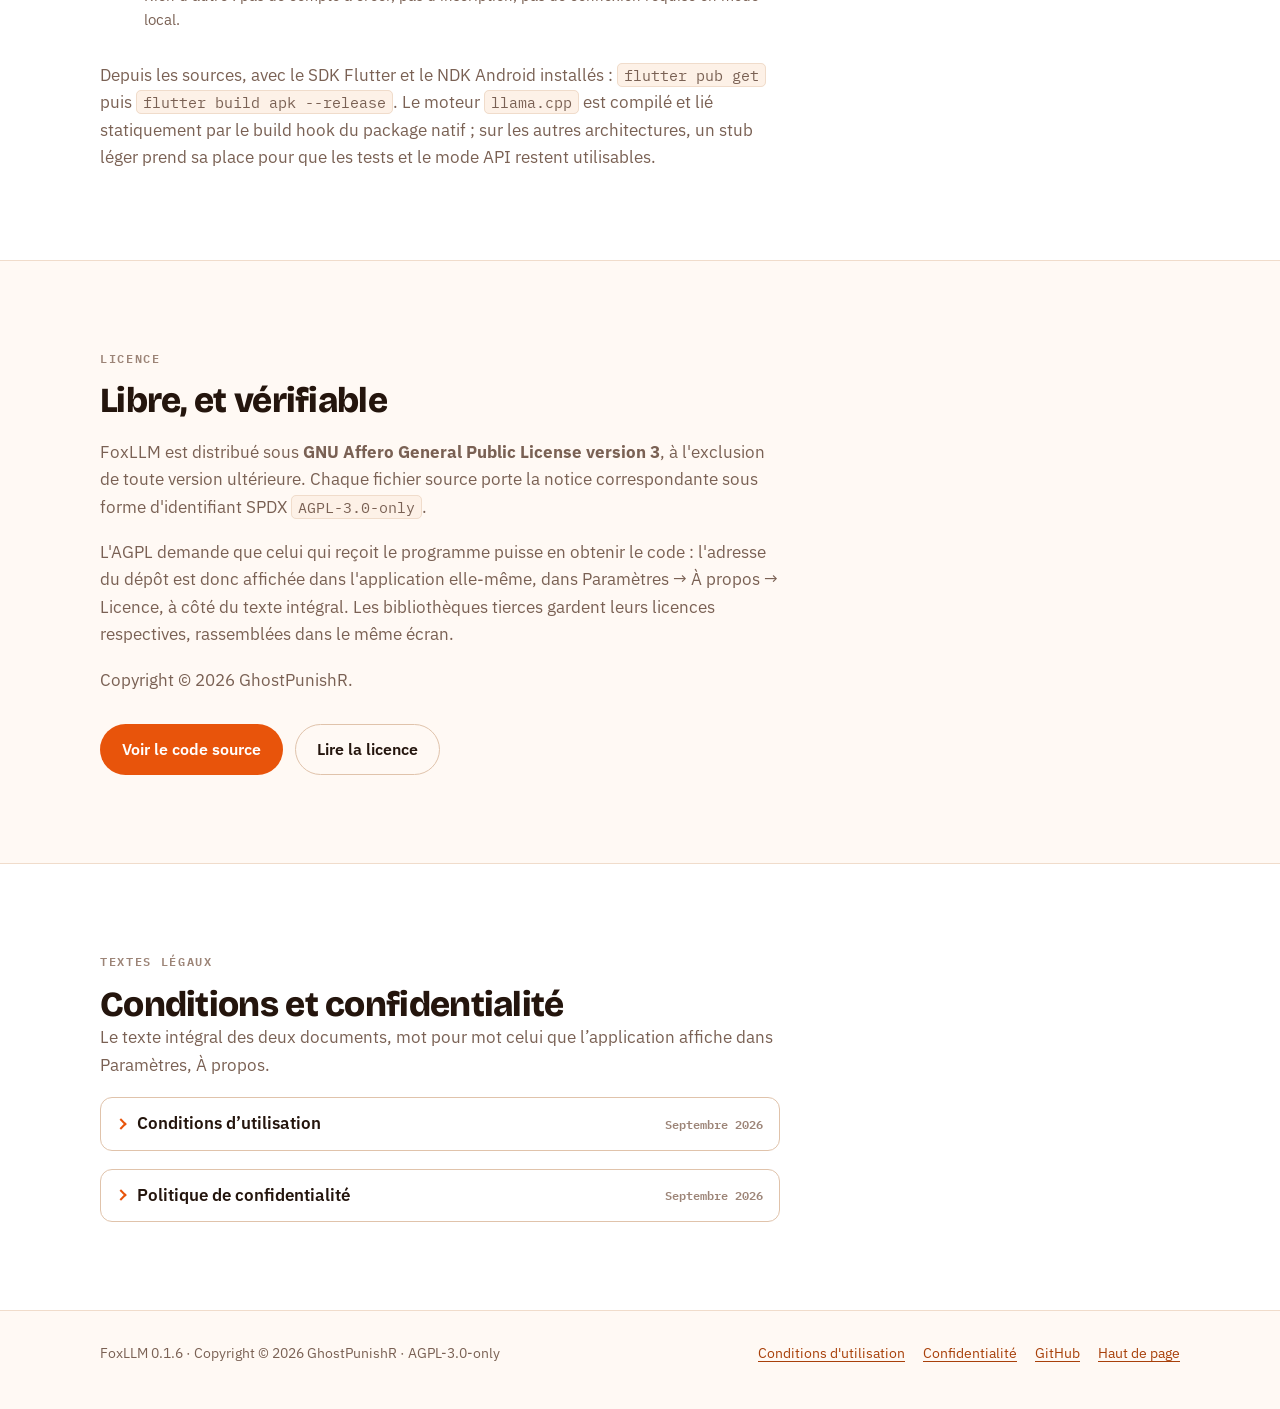
==== commit 07124c8e: "Moderniser le site : structure, navigation et longueur La page faisait plus de quatorze mille pixels" ====
--- a/docs/index.html
+++ b/docs/index.html
@@ -9,6 +9,16 @@
       content="FoxLLM exécute des modèles GGUF directement sur le téléphone, ou parle à ton fournisseur d'API avec ta propre clé. Sans serveur, sans compte, sous licence AGPL v3."
     />
     <link rel="icon" href="fox_logo.png" />
+    <meta
+      name="theme-color"
+      media="(prefers-color-scheme: light)"
+      content="#faf7f2"
+    />
+    <meta
+      name="theme-color"
+      media="(prefers-color-scheme: dark)"
+      content="#0f0b08"
+    />
     <meta property="og:type" content="website" />
     <meta property="og:title" content="FoxLLM, chat IA local pour Android" />
     <meta
@@ -33,9 +43,839 @@
       rel="stylesheet"
       href="https://fonts.googleapis.com/css2?family=Bricolage+Grotesque:opsz,wght@12..96,700;12..96,800&family=IBM+Plex+Mono:wght@400;600&family=IBM+Plex+Sans:wght@400;600&display=swap"
     />
-    <link rel="stylesheet" href="site.css" />
+    <style>
+      /* Copyright © 2026 GhostPunishR
+         SPDX-License-Identifier: AGPL-3.0-only
+         Palette reprise de lib/core/theme/fox_palette.dart : le site et
+         l'application montrent les mêmes couleurs. */
+
+      :root {
+        color-scheme: light;
+        --ground: #fff9f4;
+        --raised: #ffffff;
+        --sunk: #fdf1e7;
+        --ink: #24150d;
+        --ink-soft: #7a6154;
+        --ink-faint: #9c8477;
+        --accent: #e8540b;
+        --accent-ink: #a8400a;
+        --accent-wash: #ffead9;
+        --accent-rule: #f5c6a3;
+        --rule: #f0dccb;
+        --rule-strong: #e0c3ab;
+        --on-accent: #ffffff;
+
+        --display: "Bricolage Grotesque", "Trebuchet MS", sans-serif;
+        --body: "IBM Plex Sans", "Segoe UI", system-ui, sans-serif;
+        --mono: "IBM Plex Mono", ui-monospace, "Courier New", monospace;
+
+        --spine: 68ch;
+        --wide: 1080px;
+      }
+
+      @media (prefers-color-scheme: dark) {
+        :root:not([data-theme="light"]) {
+          color-scheme: dark;
+          --ground: #0f0b08;
+          --raised: #1a1310;
+          --sunk: #241a15;
+          --ink: #f7efe9;
+          --ink-soft: #b9a79b;
+          --ink-faint: #8e7c71;
+          --accent: #fc6117;
+          --accent-ink: #ff8a4c;
+          --accent-wash: #33200f;
+          --accent-rule: #5e3a1c;
+          --rule: #2e231c;
+          --rule-strong: #45332a;
+          --on-accent: #1a0e07;
+        }
+      }
+
+      :root[data-theme="dark"] {
+        color-scheme: dark;
+        --ground: #0f0b08;
+        --raised: #1a1310;
+        --sunk: #241a15;
+        --ink: #f7efe9;
+        --ink-soft: #b9a79b;
+        --ink-faint: #8e7c71;
+        --accent: #fc6117;
+        --accent-ink: #ff8a4c;
+        --accent-wash: #33200f;
+        --accent-rule: #5e3a1c;
+        --rule: #2e231c;
+        --rule-strong: #45332a;
+        --on-accent: #1a0e07;
+      }
+
+      *,
+      *::before,
+      *::after {
+        box-sizing: border-box;
+      }
+
+      html {
+        scroll-behavior: smooth;
+      }
+
+      body {
+        margin: 0;
+        background: var(--ground);
+        color: var(--ink);
+        font-family: var(--body);
+        font-size: 17px;
+        line-height: 1.62;
+        -webkit-font-smoothing: antialiased;
+      }
+
+      @media (prefers-reduced-motion: reduce) {
+        html {
+          scroll-behavior: auto;
+        }
+        *,
+        *::before,
+        *::after {
+          animation-duration: 0.01ms !important;
+          transition-duration: 0.01ms !important;
+        }
+      }
+
+      img {
+        max-width: 100%;
+        height: auto;
+      }
+
+      a {
+        color: var(--accent-ink);
+        text-decoration-thickness: 1px;
+        text-underline-offset: 3px;
+      }
+
+      a:hover {
+        color: var(--accent);
+      }
+
+      :focus-visible {
+        outline: 2px solid var(--accent);
+        outline-offset: 3px;
+        border-radius: 4px;
+      }
+
+      h1,
+      h2,
+      h3 {
+        font-family: var(--display);
+        font-weight: 800;
+        line-height: 1.1;
+        letter-spacing: -0.02em;
+        text-wrap: balance;
+        margin: 0;
+      }
+
+      h1 {
+        font-size: clamp(2.4rem, 7vw, 3.9rem);
+      }
+
+      h2 {
+        font-size: clamp(1.6rem, 4.2vw, 2.2rem);
+      }
+
+      h3 {
+        font-size: 1.06rem;
+        font-weight: 700;
+        letter-spacing: -0.01em;
+      }
+
+      p {
+        margin: 0;
+      }
+
+      /* ---- ossature ---------------------------------------------------------- */
+
+      .band {
+        padding-inline: 20px;
+        padding-block: clamp(52px, 9vw, 88px);
+        border-top: 1px solid var(--rule);
+      }
+
+      .band--raised {
+        background: var(--raised);
+      }
+
+      .band--first {
+        border-top: 0;
+      }
+
+      .wrap {
+        max-width: var(--wide);
+        margin-inline: auto;
+      }
+
+      .spine {
+        max-width: var(--spine);
+      }
+
+      .eyebrow {
+        font-family: var(--mono);
+        font-size: 0.74rem;
+        font-weight: 600;
+        letter-spacing: 0.14em;
+        text-transform: uppercase;
+        color: var(--ink-faint);
+        margin: 0 0 14px;
+      }
+
+      .lede {
+        color: var(--ink-soft);
+        font-size: 1.06rem;
+        max-width: var(--spine);
+      }
+
+      .stack {
+        display: flex;
+        flex-direction: column;
+        gap: 18px;
+      }
+
+      .stack--tight {
+        gap: 10px;
+      }
+
+      .stack--loose {
+        gap: 34px;
+      }
+
+      /* ---- en-tête ----------------------------------------------------------- */
+
+      .topbar {
+        position: sticky;
+        top: 0;
+        z-index: 10;
+        display: flex;
+        align-items: center;
+        gap: 18px;
+        flex-wrap: wrap;
+        padding: 12px 20px;
+        background: color-mix(in srgb, var(--ground) 88%, transparent);
+        backdrop-filter: blur(10px);
+        border-bottom: 1px solid var(--rule);
+      }
+
+      .brand {
+        display: flex;
+        align-items: center;
+        gap: 10px;
+        font-family: var(--display);
+        font-weight: 800;
+        font-size: 1.15rem;
+        letter-spacing: -0.02em;
+        color: var(--ink);
+        text-decoration: none;
+      }
+
+      .brand img {
+        width: 30px;
+        height: 30px;
+      }
+
+      .topnav {
+        display: flex;
+        align-items: center;
+        gap: 4px 18px;
+        flex-wrap: wrap;
+        margin-inline-start: auto;
+        font-size: 0.94rem;
+      }
+
+      /* La section en cours de lecture se marque dans la barre : sur une page
+         de cette longueur, savoir où l'on est vaut mieux qu'un fil d'Ariane
+         qu'il faudrait lire. */
+      .topnav a[aria-current="true"] {
+        color: var(--accent);
+        font-weight: 600;
+      }
+
+      /* La barre est collante : sans cette marge, une ancre dépose le titre
+         visé derrière elle. La hauteur réelle est mesurée au chargement, la
+         valeur ici n'est qu'un repli. */
+      [id] {
+        scroll-margin-top: calc(var(--bar, 64px) + 16px);
+      }
+
+      /* La bande qu'une ancre vient d'atteindre se signale un instant, sinon
+         rien ne distingue un saut réussi d'un saut manqué. */
+      .band:target {
+        box-shadow: inset 3px 0 0 var(--accent);
+      }
+
+      .legal:target > summary {
+        border-color: var(--accent);
+      }
+
+      .topnav a {
+        color: var(--ink-soft);
+        text-decoration: none;
+      }
+
+      .topnav a:hover {
+        color: var(--accent);
+      }
+
+      .theme-toggle {
+        display: inline-flex;
+        align-items: center;
+        gap: 7px;
+        padding: 6px 12px;
+        font-family: var(--mono);
+        font-size: 0.76rem;
+        letter-spacing: 0.06em;
+        color: var(--ink-soft);
+        background: transparent;
+        border: 1px solid var(--rule-strong);
+        border-radius: 999px;
+        cursor: pointer;
+      }
+
+      .theme-toggle:hover {
+        color: var(--accent);
+        border-color: var(--accent-rule);
+      }
+
+      /* ---- héros ------------------------------------------------------------- */
+
+      .hero {
+        display: grid;
+        grid-template-columns: minmax(0, 1fr) auto;
+        gap: 40px;
+        align-items: start;
+      }
+
+      .hero__mark {
+        width: clamp(96px, 16vw, 168px);
+        height: auto;
+        filter: drop-shadow(0 14px 34px rgb(0 0 0 / 0.16));
+      }
+
+      .hero h1 {
+        margin-bottom: 18px;
+      }
+
+      .hero__claim {
+        color: var(--accent-ink);
+      }
+
+      .hero p {
+        max-width: 54ch;
+      }
+
+      .cta-row {
+        display: flex;
+        flex-wrap: wrap;
+        gap: 12px;
+        margin-top: 30px;
+      }
+
+      .button {
+        display: inline-flex;
+        align-items: center;
+        gap: 9px;
+        padding: 12px 21px;
+        border-radius: 999px;
+        font-weight: 600;
+        font-size: 0.97rem;
+        text-decoration: none;
+        border: 1px solid transparent;
+      }
+
+      .button--solid {
+        background: var(--accent);
+        color: var(--on-accent);
+      }
+
+      .button--solid:hover {
+        color: var(--on-accent);
+        filter: brightness(1.07);
+      }
+
+      .button--ghost {
+        border-color: var(--rule-strong);
+        color: var(--ink);
+      }
+
+      .button--ghost:hover {
+        border-color: var(--accent-rule);
+        color: var(--accent);
+      }
+
+      /* Fiche technique : les chiffres réels du moteur, à la façon d'un cartouche
+         de firmware plutôt que d'un argumentaire. */
+      .specsheet {
+        margin: 36px 0 0;
+        display: grid;
+        grid-template-columns: repeat(auto-fit, minmax(150px, 1fr));
+        gap: 1px;
+        background: var(--rule);
+        border: 1px solid var(--rule);
+        border-radius: 14px;
+        overflow: hidden;
+      }
+
+      .specsheet div {
+        background: var(--ground);
+        padding: 13px 16px;
+      }
+
+      /* Le navigateur retrait les <dd> : la fiche technique aligne tout à gauche. */
+      .specsheet dd {
+        margin-inline-start: 0;
+      }
+
+      .band--raised .specsheet div {
+        background: var(--raised);
+      }
+
+      .specsheet dt,
+      .spec__key {
+        font-family: var(--mono);
+        font-size: 0.68rem;
+        letter-spacing: 0.12em;
+        text-transform: uppercase;
+        color: var(--ink-faint);
+      }
+
+      .spec__value {
+        font-family: var(--mono);
+        font-size: 0.92rem;
+        font-weight: 600;
+        color: var(--ink);
+        margin-top: 3px;
+        overflow-wrap: anywhere;
+      }
+
+      /* ---- schéma des flux --------------------------------------------------- */
+
+      .flows {
+        display: grid;
+        grid-template-columns: repeat(auto-fit, minmax(310px, 1fr));
+        gap: 22px;
+        margin-top: 34px;
+      }
+
+      .flow {
+        border: 1px solid var(--rule);
+        border-radius: 18px;
+        padding: 22px;
+        background: var(--raised);
+      }
+
+      .band--raised .flow {
+        background: var(--ground);
+      }
+
+      .flow h3 {
+        margin-bottom: 6px;
+      }
+
+      .flow p {
+        color: var(--ink-soft);
+        font-size: 0.95rem;
+      }
+
+      .flow svg {
+        width: 100%;
+        height: auto;
+        margin: 16px 0 4px;
+        display: block;
+      }
+
+      .svg-box {
+        fill: var(--sunk);
+        stroke: var(--rule-strong);
+        stroke-width: 1.5;
+      }
+
+      .svg-box--accent {
+        fill: var(--accent-wash);
+        stroke: var(--accent-rule);
+      }
+
+      .svg-label {
+        font-family: var(--mono);
+        font-size: 10px;
+        fill: var(--ink);
+      }
+
+      .svg-note {
+        font-family: var(--mono);
+        font-size: 9px;
+        fill: var(--ink-faint);
+      }
+
+      .svg-arrow {
+        stroke: var(--accent);
+        stroke-width: 1.6;
+        fill: none;
+      }
+
+      .svg-arrow-head {
+        fill: var(--accent);
+      }
+
+      .svg-fence {
+        fill: none;
+        stroke: var(--accent);
+        stroke-width: 1.4;
+        stroke-dasharray: 5 4;
+      }
+
+      /* ---- fonctionnalités --------------------------------------------------- */
+
+      .features {
+        display: grid;
+        grid-template-columns: repeat(auto-fit, minmax(260px, 1fr));
+        gap: 30px 34px;
+        margin-top: 34px;
+      }
+
+      .feature h3 {
+        margin-bottom: 7px;
+      }
+
+      .feature p {
+        color: var(--ink-soft);
+        font-size: 0.95rem;
+      }
+
+      .feature__tag {
+        display: inline-block;
+        font-family: var(--mono);
+        font-size: 0.68rem;
+        letter-spacing: 0.1em;
+        text-transform: uppercase;
+        color: var(--accent-ink);
+        background: var(--accent-wash);
+        border: 1px solid var(--accent-rule);
+        border-radius: 999px;
+        padding: 2px 9px;
+        margin-bottom: 9px;
+      }
+
+      /* ---- registre de confidentialité --------------------------------------- */
+
+      .ledger {
+        margin-top: 30px;
+        border: 1px solid var(--rule);
+        border-radius: 16px;
+        overflow: hidden;
+      }
+
+      .ledger__row {
+        display: grid;
+        grid-template-columns: minmax(0, 1.1fr) minmax(0, 1fr) auto;
+        gap: 4px 18px;
+        align-items: baseline;
+        padding: 14px 18px;
+        border-top: 1px solid var(--rule);
+      }
+
+      .ledger__row:first-child {
+        border-top: 0;
+      }
+
+      .ledger__what {
+        font-weight: 600;
+      }
+
+      .ledger__where {
+        color: var(--ink-soft);
+        font-size: 0.93rem;
+      }
+
+      .verdict {
+        font-family: var(--mono);
+        font-size: 0.72rem;
+        letter-spacing: 0.08em;
+        text-transform: uppercase;
+        padding: 3px 10px;
+        border-radius: 999px;
+        white-space: nowrap;
+        justify-self: start;
+      }
+
+      .verdict--stays {
+        color: var(--accent-ink);
+        background: var(--accent-wash);
+        border: 1px solid var(--accent-rule);
+      }
+
+      .verdict--leaves {
+        color: var(--ink-soft);
+        background: var(--sunk);
+        border: 1px solid var(--rule-strong);
+      }
+
+      /* Un geste que l'utilisateur déclenche lui-même : l'application ne le retient
+         pas, et ne l'envoie nulle part de sa propre initiative. Le trait discontinu
+         dit cette troisième situation sans emprunter la couleur des deux autres. */
+      .verdict--asked {
+        color: var(--ink-soft);
+        background: transparent;
+        border: 1px dashed var(--rule-strong);
+      }
+
+      @media (max-width: 620px) {
+        .ledger__row {
+          grid-template-columns: minmax(0, 1fr);
+        }
+      }
+
+      /* ---- fournisseurs ------------------------------------------------------ */
+
+      .providers {
+        display: flex;
+        flex-wrap: wrap;
+        gap: 9px;
+        margin-top: 26px;
+      }
+
+      .provider {
+        font-family: var(--mono);
+        font-size: 0.84rem;
+        padding: 7px 13px;
+        border: 1px solid var(--rule-strong);
+        border-radius: 999px;
+        color: var(--ink);
+      }
+
+      .provider span {
+        color: var(--ink-faint);
+      }
+
+      /* ---- étapes ------------------------------------------------------------ */
+
+      .steps {
+        counter-reset: step;
+        list-style: none;
+        padding: 0;
+        margin: 30px 0 0;
+        display: grid;
+        gap: 18px;
+        max-width: var(--spine);
+      }
+
+      .steps li {
+        counter-increment: step;
+        display: grid;
+        grid-template-columns: auto minmax(0, 1fr);
+        gap: 16px;
+        align-items: start;
+      }
+
+      .steps li::before {
+        content: counter(step);
+        font-family: var(--mono);
+        font-size: 0.82rem;
+        font-weight: 600;
+        color: var(--accent-ink);
+        background: var(--accent-wash);
+        border: 1px solid var(--accent-rule);
+        border-radius: 999px;
+        width: 28px;
+        height: 28px;
+        display: grid;
+        place-items: center;
+      }
+
+      .steps strong {
+        display: block;
+      }
+
+      .steps p {
+        color: var(--ink-soft);
+        font-size: 0.95rem;
+      }
+
+      code {
+        font-family: var(--mono);
+        font-size: 0.9em;
+        background: var(--sunk);
+        border: 1px solid var(--rule);
+        border-radius: 5px;
+        padding: 1px 6px;
+        overflow-wrap: anywhere;
+      }
+
+      /* ---- documents légaux -------------------------------------------------- */
+
+      .legal {
+        max-width: var(--spine);
+      }
+
+      /* Les documents légaux sont devenus des sections de la page d'accueil. Leur
+         titre est celui de la bande, comme partout ailleurs ; seules leurs propres
+         sections vivent ici, descendues d'un cran pour que la page garde un seul
+         `h1`. Le bloc n'emporte pas de marge automatique : il s'aligne à gauche
+         avec le reste de la bande, au lieu de se centrer tout seul. */
+      /* Un dépliant, pas un mur : les deux documents pesaient la moitié de la page
+   et repoussaient le pied hors de portée. Le texte reste dans la page, à un
+   geste de lecture, et l'ancre qui le vise l'ouvre. */
+.legal {
+        margin-top: 18px;
+      }
+
+      .legal > summary {
+        cursor: pointer;
+        display: flex;
+        align-items: center;
+        gap: 12px;
+        padding: 12px 16px;
+        border: 1px solid var(--rule-strong);
+        border-radius: 12px;
+        background: var(--raised);
+        color: var(--ink);
+        font-weight: 600;
+        list-style: none;
+        transition: border-color 0.15s ease, color 0.15s ease;
+      }
+
+      .legal > summary::-webkit-details-marker {
+        display: none;
+      }
+
+      /* Le chevron tourne quand le dépliant s'ouvre : c'est le seul indice
+         qui dise dans quel sens l'action va. */
+      .legal > summary::before {
+        content: "";
+        width: 8px;
+        height: 8px;
+        border-right: 2px solid var(--accent);
+        border-bottom: 2px solid var(--accent);
+        transform: rotate(-45deg);
+        transition: transform 0.18s ease;
+      }
+
+      .legal[open] > summary::before {
+        transform: rotate(45deg);
+      }
+
+      .legal > summary:hover {
+        border-color: var(--accent);
+        color: var(--accent);
+      }
+
+      /* La date pousse au bout de la rangée : elle date le document, elle ne
+         le nomme pas. */
+      .legal > summary .updated {
+        margin-top: 0;
+        margin-inline-start: auto;
+        text-align: end;
+      }
+
+      .legal section {
+        margin-top: 34px;
+      }
+
+      .legal h3 {
+        font-size: 1.25rem;
+        margin-bottom: 10px;
+      }
+
+      .legal p + p {
+        margin-top: 12px;
+      }
+
+      .legal p {
+        color: var(--ink-soft);
+      }
+
+      .updated {
+        font-family: var(--mono);
+        font-size: 0.78rem;
+        color: var(--ink-faint);
+        /* Le titre de bande n'a pas de marge basse : la date la porte elle-même,
+           sinon elle se colle au titre qu'elle date. */
+        margin-top: 12px;
+      }
+
+      /* ---- pied -------------------------------------------------------------- */
+
+      .foot {
+        border-top: 1px solid var(--rule);
+        padding: 30px 20px 44px;
+        color: var(--ink-soft);
+        font-size: 0.9rem;
+      }
+
+      .foot__inner {
+        max-width: var(--wide);
+        margin-inline: auto;
+        display: flex;
+        flex-wrap: wrap;
+        gap: 10px 26px;
+        align-items: baseline;
+      }
+
+      .foot nav {
+        display: flex;
+        flex-wrap: wrap;
+        gap: 18px;
+        margin-inline-start: auto;
+      }
+
+      @media (max-width: 720px) {
+        .hero {
+          grid-template-columns: minmax(0, 1fr);
+          gap: 24px;
+        }
+        .hero__mark {
+          order: -1;
+        }
+        .topnav {
+          flex-wrap: nowrap;
+          gap: 16px;
+          /* Indispensable pour qu'un enfant flexible accepte de rétrécir en
+             dessous de la largeur de son contenu, et donc de défiler. */
+          min-width: 0;
+          overflow-x: auto;
+          scrollbar-width: none;
+          padding-block: 4px;
+        }
+
+        .topnav::-webkit-scrollbar {
+          display: none;
+        }
+
+        .topnav a {
+          white-space: nowrap;
+        }
+
+        .topbar {
+          flex-wrap: nowrap;
+          gap: 12px;
+        }
+
+        /* Seuls les liens rétrécissent et défilent. Sans cela, le nom du
+           projet et la bascule se comprimaient aussi, et leur texte passait
+           sous celui du voisin. */
+        .brand,
+        .theme-toggle {
+          flex: 0 0 auto;
+        }
+
+        /* Un voile à droite dit qu'il reste des liens au delà du bord, ce
+           qu'une liste coupée net ne dit pas. */
+        .topnav {
+          mask-image: linear-gradient(
+            to right,
+            #000 calc(100% - 28px),
+            transparent
+          );
+        }
+      }
+    </style>
   </head>
-  <body>
+  <body id="haut">
     <header class="topbar">
       <a class="brand" href="./">
         <img src="fox_logo.png" alt="" width="30" height="30" />
@@ -48,12 +888,12 @@
         <a href="#confidentialite">Confidentialité</a>
         <a href="#installer">Installer</a>
         <a href="#licence">Licence</a>
-        <a href="#conditions">Conditions</a>
+        <a href="#legal">Textes légaux</a>
         <a href="https://github.com/GhostPunishR/FoxLLM">Code source</a>
-        <button class="theme-toggle" id="theme-toggle" type="button">
-          <span data-theme-label>Sombre</span>
-        </button>
       </nav>
+      <button class="theme-toggle" id="theme-toggle" type="button">
+        <span data-theme-label>Sombre</span>
+      </button>
     </header>
 
     <main>
@@ -550,123 +1390,131 @@
         </div>
       </section>
 
-      <section class="band" id="conditions">
+      <section class="band band--raised" id="legal">
         <div class="wrap">
-          <p class="eyebrow">Texte intégral</p>
-          <h2>Conditions d’utilisation</h2>
-          <p class="updated">Dernière mise à jour : Septembre 2026</p>
-          <div class="legal">
-            <section>
-              <h3>Objet</h3>
-              <p>FoxLLM est un client de discussion qui exécute des modèles de langage directement sur ton téléphone, ou qui contacte un fournisseur distant avec une clé API que tu fournis toi-même.</p>
-              <p>Utiliser l’application vaut acceptation des présentes conditions.</p>
-            </section>
-            <section>
-              <h3>Clés API et fournisseurs tiers</h3>
-              <p>Le mode « API personnelle » utilise une clé que tu obtiens auprès du fournisseur de ton choix. FoxLLM ne revend aucun accès et n’intervient pas dans la relation entre toi et ce fournisseur.</p>
-              <p>Tu restes seul responsable de cette clé, des coûts facturés par le fournisseur, et du respect des conditions de ce dernier.</p>
-            </section>
-            <section>
-              <h3>Ce que tu envoies</h3>
-              <p>En mode « API personnelle », tes messages et les pièces jointes qui les accompagnent partent vers le fournisseur choisi. Tu restes responsable de ce que tu envoies, notamment du droit d’en disposer, et leur traitement relève des conditions de ce fournisseur.</p>
-              <p>Le mode « Recherche web » va plus loin : le fournisseur se sert de ta question pour interroger le web. Ne l’active pas pour un échange que tu veux garder pour toi.</p>
-              <p>Avec un modèle local, aucun message n’est envoyé à un fournisseur.</p>
-            </section>
-            <section>
-              <h3>Modèles locaux</h3>
-              <p>Les fichiers GGUF que tu importes proviennent de sources que tu choisis. Il t’appartient de vérifier que leur licence autorise l’usage que tu en fais.</p>
-              <p>Les performances et la qualité des réponses dépendent du modèle importé et des capacités de ton appareil.</p>
-            </section>
-            <section>
-              <h3>Contenus générés</h3>
-              <p>Les réponses sont produites automatiquement : elles peuvent être inexactes, incomplètes ou inadaptées. Elles ne constituent pas un conseil professionnel, notamment médical, juridique ou financier.</p>
-              <p>Il te revient de vérifier toute information avant de l’utiliser.</p>
-            </section>
-            <section>
-              <h3>Garantie et responsabilité</h3>
-              <p>L’application est fournie en l’état, sans garantie de disponibilité ni d’absence d’erreur.</p>
-              <p>Dans les limites permises par la loi applicable, les auteurs ne peuvent être tenus responsables des dommages résultant de l’utilisation de l’application.</p>
-            </section>
-          </div>
+          <p class="eyebrow">Textes légaux</p>
+          <h2>Conditions et confidentialité</h2>
+          <p class="lede">
+            Le texte intégral des deux documents, mot pour mot celui que
+            l’application affiche dans Paramètres, À propos.
+          </p>
+          <details class="legal" id="conditions">
+            <summary>
+              <span>Conditions d’utilisation</span>
+              <span class="updated">Septembre 2026</span>
+            </summary>
+            <div class="legal__body">
+              <section>
+                <h3>Objet</h3>
+                <p>FoxLLM est un client de discussion qui exécute des modèles de langage directement sur ton téléphone, ou qui contacte un fournisseur distant avec une clé API que tu fournis toi-même.</p>
+                <p>Utiliser l’application vaut acceptation des présentes conditions.</p>
+              </section>
+              <section>
+                <h3>Clés API et fournisseurs tiers</h3>
+                <p>Le mode « API personnelle » utilise une clé que tu obtiens auprès du fournisseur de ton choix. FoxLLM ne revend aucun accès et n’intervient pas dans la relation entre toi et ce fournisseur.</p>
+                <p>Tu restes seul responsable de cette clé, des coûts facturés par le fournisseur, et du respect des conditions de ce dernier.</p>
+              </section>
+              <section>
+                <h3>Ce que tu envoies</h3>
+                <p>En mode « API personnelle », tes messages et les pièces jointes qui les accompagnent partent vers le fournisseur choisi. Tu restes responsable de ce que tu envoies, notamment du droit d’en disposer, et leur traitement relève des conditions de ce fournisseur.</p>
+                <p>Le mode « Recherche web » va plus loin : le fournisseur se sert de ta question pour interroger le web. Ne l’active pas pour un échange que tu veux garder pour toi.</p>
+                <p>Avec un modèle local, aucun message n’est envoyé à un fournisseur.</p>
+              </section>
+              <section>
+                <h3>Modèles locaux</h3>
+                <p>Les fichiers GGUF que tu importes proviennent de sources que tu choisis. Il t’appartient de vérifier que leur licence autorise l’usage que tu en fais.</p>
+                <p>Les performances et la qualité des réponses dépendent du modèle importé et des capacités de ton appareil.</p>
+              </section>
+              <section>
+                <h3>Contenus générés</h3>
+                <p>Les réponses sont produites automatiquement : elles peuvent être inexactes, incomplètes ou inadaptées. Elles ne constituent pas un conseil professionnel, notamment médical, juridique ou financier.</p>
+                <p>Il te revient de vérifier toute information avant de l’utiliser.</p>
+              </section>
+              <section>
+                <h3>Garantie et responsabilité</h3>
+                <p>L’application est fournie en l’état, sans garantie de disponibilité ni d’absence d’erreur.</p>
+                <p>Dans les limites permises par la loi applicable, les auteurs ne peuvent être tenus responsables des dommages résultant de l’utilisation de l’application.</p>
+              </section>
+            </div>
+          </details>
+          <details class="legal" id="politique">
+            <summary>
+              <span>Politique de confidentialité</span>
+              <span class="updated">Septembre 2026</span>
+            </summary>
+            <div class="legal__body">
+              <section>
+                <h3>Principe</h3>
+                <p>FoxLLM ne dispose d’aucun serveur. L’application ne collecte, ne transmet et ne stocke aucune donnée personnelle pour son propre compte.</p>
+              </section>
+              <section>
+                <h3>Conversations</h3>
+                <p>Avec un modèle local, les messages ne quittent jamais l’appareil : la génération est effectuée sur place.</p>
+                <p>Avec une API personnelle, les messages sont envoyés directement au fournisseur que tu as configuré, depuis ton téléphone. Leur traitement relève alors de la politique de confidentialité de ce fournisseur.</p>
+                <p>L’historique est enregistré sur l’appareil, dans l’espace de stockage privé de l’application, afin de retrouver tes conversations au lancement suivant. Il n’est jamais envoyé ailleurs.</p>
+              </section>
+              <section>
+                <h3>Pièces jointes</h3>
+                <p>Une photo, une image de la galerie ou un fichier texte joint à un message est recopié dans l’espace de stockage privé de l’application. C’est ce qui permet de rouvrir la conversation des semaines plus tard et d’y retrouver la pièce jointe, même si l’original a disparu. Supprimer la conversation efface aussi ces copies.</p>
+                <p>FoxLLM n’ouvre de lui-même ni l’appareil photo ni tes dossiers : il appelle le sélecteur du système, qui ne lui remet que le fichier choisi.</p>
+                <p>Avec une API personnelle, l’image part dans la requête et le contenu du fichier texte rejoint le message : ils suivent le chemin de la conversation. Un modèle local ne reçoit pas d’image, et le texte joint ne quitte pas l’appareil.</p>
+              </section>
+              <section>
+                <h3>Recherche web</h3>
+                <p>Le mode « Recherche web » n’existe qu’avec une API personnelle OpenAI ou Google : c’est le fournisseur qui consulte le web, jamais l’application. Ta question lui sert alors à chercher, et les sources citées reviennent avec la réponse.</p>
+                <p>Le mode éteint, ou face à un modèle local, aucune recherche n’est lancée et rien n’est transmis à un moteur de recherche.</p>
+              </section>
+              <section>
+                <h3>Copie et partage</h3>
+                <p>Copier une réponse la dépose dans le presse-papiers du système ; la partager la remet à l’application que tu désignes. Dans les deux cas le texte sort de FoxLLM parce que tu l’as demandé, et ce qu’il en advient ensuite relève de l’application qui le reçoit.</p>
+              </section>
+              <section>
+                <h3>Sauvegardes Android</h3>
+                <p>Android sauvegarde par défaut les données des applications vers le Google Drive de leur utilisateur, et les transfère vers son téléphone suivant. FoxLLM refuse les deux : ni l’historique, ni les pièces jointes, ni les réglages, ni les clés API ne sont copiés hors de l’appareil par ce mécanisme.</p>
+                <p>La contrepartie est assumée : en changeant de téléphone, ou après une désinstallation, tes conversations ne reviennent pas. C’est le prix de la promesse faite plus haut.</p>
+              </section>
+              <section>
+                <h3>Lecture à voix haute</h3>
+                <p>La lecture d’une réponse utilise le service de synthèse vocale d’Android. FoxLLM ne produit ni ne conserve aucun son : il confie le texte de la réponse au service du système, qui le dit.</p>
+                <p>Selon l’appareil et les voix installées, cette synthèse peut avoir lieu sur le téléphone ou passer par les serveurs du fournisseur de la voix, le plus souvent Google. Le texte de la réponse lue peut donc lui être transmis, y compris lorsque la réponse vient d’un modèle local.</p>
+              </section>
+              <section>
+                <h3>Dictée vocale</h3>
+                <p>La dictée utilise le service de reconnaissance vocale d’Android. FoxLLM ne transporte aucun son lui-même et n’en conserve aucun : seul le texte reconnu arrive dans le champ de saisie, où tu peux le corriger avant d’envoyer.</p>
+                <p>Selon l’appareil et les paquets de langue installés, ce service peut traiter l’audio sur le téléphone ou l’envoyer à ses propres serveurs. Ce traitement relève alors de la politique de confidentialité de Google.</p>
+                <p>L’accès au micro est demandé à la première dictée, jamais au lancement, et l’application reste utilisable sans l’accorder.</p>
+              </section>
+              <section>
+                <h3>Personnalisation</h3>
+                <p>Les instructions écrites dans « Paramètres → Personnalisation » sont conservées sur l’appareil, dans le stockage sécurisé du système.</p>
+                <p>Elles accompagnent chaque message envoyé au modèle choisi, local ou distant, afin qu’il adopte le ton demandé. Les effacer depuis cet écran les retire immédiatement.</p>
+              </section>
+              <section>
+                <h3>Clés API</h3>
+                <p>En mode « Mémoriser sur cet appareil », la clé est confiée au stockage sécurisé du système, qui la chiffre.</p>
+                <p>Sinon, elle n’est gardée qu’en mémoire et disparaît à la fermeture de l’application.</p>
+                <p>La clé n’est transmise qu’au fournisseur auquel elle est destinée, et n’apparaît ni dans les journaux ni dans les exports.</p>
+              </section>
+              <section>
+                <h3>Modèles importés</h3>
+                <p>Les fichiers GGUF sont copiés dans l’espace de stockage privé de l’application, inaccessible aux autres applications.</p>
+                <p>Les supprimer depuis l’écran « Modèles locaux » les efface de l’appareil.</p>
+              </section>
+              <section>
+                <h3>Mesure d’audience</h3>
+                <p>L’application n’embarque aucun outil de statistiques, de suivi publicitaire ou de rapport d’incident. Aucun compte n’est demandé, et rien n’identifie ton appareil.</p>
+              </section>
+              <section>
+                <h3>Permissions</h3>
+                <p>Deux permissions seulement sont déclarées. L’accès à Internet ne sert qu’à joindre le fournisseur d’API que tu configures, pour la réponse comme pour la liste de ses modèles : sans API personnelle, l’application ne contacte personne.</p>
+                <p>Le micro sert à la dictée. Il est demandé à la première utilisation, jamais au lancement, et l’application reste utilisable sans l’accorder.</p>
+                <p>Rien d’autre n’est réclamé : ni appareil photo, ni accès au stockage partagé, ni position, ni contacts. Les photos et les fichiers passent par les sélecteurs du système, qui n’exigent aucune permission de la part de l’application.</p>
+              </section>
+            </div>
+          </details>
         </div>
       </section>
 
-      <section class="band band--raised" id="politique">
-        <div class="wrap">
-          <p class="eyebrow">Texte intégral</p>
-          <h2>Politique de confidentialité</h2>
-          <p class="updated">Dernière mise à jour : Septembre 2026</p>
-          <div class="legal">
-            <section>
-              <h3>Principe</h3>
-              <p>FoxLLM ne dispose d’aucun serveur. L’application ne collecte, ne transmet et ne stocke aucune donnée personnelle pour son propre compte.</p>
-            </section>
-            <section>
-              <h3>Conversations</h3>
-              <p>Avec un modèle local, les messages ne quittent jamais l’appareil : la génération est effectuée sur place.</p>
-              <p>Avec une API personnelle, les messages sont envoyés directement au fournisseur que tu as configuré, depuis ton téléphone. Leur traitement relève alors de la politique de confidentialité de ce fournisseur.</p>
-              <p>L’historique est enregistré sur l’appareil, dans l’espace de stockage privé de l’application, afin de retrouver tes conversations au lancement suivant. Il n’est jamais envoyé ailleurs.</p>
-            </section>
-            <section>
-              <h3>Pièces jointes</h3>
-              <p>Une photo, une image de la galerie ou un fichier texte joint à un message est recopié dans l’espace de stockage privé de l’application. C’est ce qui permet de rouvrir la conversation des semaines plus tard et d’y retrouver la pièce jointe, même si l’original a disparu. Supprimer la conversation efface aussi ces copies.</p>
-              <p>FoxLLM n’ouvre de lui-même ni l’appareil photo ni tes dossiers : il appelle le sélecteur du système, qui ne lui remet que le fichier choisi.</p>
-              <p>Avec une API personnelle, l’image part dans la requête et le contenu du fichier texte rejoint le message : ils suivent le chemin de la conversation. Un modèle local ne reçoit pas d’image, et le texte joint ne quitte pas l’appareil.</p>
-            </section>
-            <section>
-              <h3>Recherche web</h3>
-              <p>Le mode « Recherche web » n’existe qu’avec une API personnelle OpenAI ou Google : c’est le fournisseur qui consulte le web, jamais l’application. Ta question lui sert alors à chercher, et les sources citées reviennent avec la réponse.</p>
-              <p>Le mode éteint, ou face à un modèle local, aucune recherche n’est lancée et rien n’est transmis à un moteur de recherche.</p>
-            </section>
-            <section>
-              <h3>Copie et partage</h3>
-              <p>Copier une réponse la dépose dans le presse-papiers du système ; la partager la remet à l’application que tu désignes. Dans les deux cas le texte sort de FoxLLM parce que tu l’as demandé, et ce qu’il en advient ensuite relève de l’application qui le reçoit.</p>
-            </section>
-            <section>
-              <h3>Sauvegardes Android</h3>
-              <p>Android sauvegarde par défaut les données des applications vers le Google Drive de leur utilisateur, et les transfère vers son téléphone suivant. FoxLLM refuse les deux : ni l’historique, ni les pièces jointes, ni les réglages, ni les clés API ne sont copiés hors de l’appareil par ce mécanisme.</p>
-              <p>La contrepartie est assumée : en changeant de téléphone, ou après une désinstallation, tes conversations ne reviennent pas. C’est le prix de la promesse faite plus haut.</p>
-            </section>
-            <section>
-              <h3>Lecture à voix haute</h3>
-              <p>La lecture d’une réponse utilise le service de synthèse vocale d’Android. FoxLLM ne produit ni ne conserve aucun son : il confie le texte de la réponse au service du système, qui le dit.</p>
-              <p>Selon l’appareil et les voix installées, cette synthèse peut avoir lieu sur le téléphone ou passer par les serveurs du fournisseur de la voix, le plus souvent Google. Le texte de la réponse lue peut donc lui être transmis, y compris lorsque la réponse vient d’un modèle local.</p>
-            </section>
-            <section>
-              <h3>Dictée vocale</h3>
-              <p>La dictée utilise le service de reconnaissance vocale d’Android. FoxLLM ne transporte aucun son lui-même et n’en conserve aucun : seul le texte reconnu arrive dans le champ de saisie, où tu peux le corriger avant d’envoyer.</p>
-              <p>Selon l’appareil et les paquets de langue installés, ce service peut traiter l’audio sur le téléphone ou l’envoyer à ses propres serveurs. Ce traitement relève alors de la politique de confidentialité de Google.</p>
-              <p>L’accès au micro est demandé à la première dictée, jamais au lancement, et l’application reste utilisable sans l’accorder.</p>
-            </section>
-            <section>
-              <h3>Personnalisation</h3>
-              <p>Les instructions écrites dans « Paramètres → Personnalisation » sont conservées sur l’appareil, dans le stockage sécurisé du système.</p>
-              <p>Elles accompagnent chaque message envoyé au modèle choisi, local ou distant, afin qu’il adopte le ton demandé. Les effacer depuis cet écran les retire immédiatement.</p>
-            </section>
-            <section>
-              <h3>Clés API</h3>
-              <p>En mode « Mémoriser sur cet appareil », la clé est confiée au stockage sécurisé du système, qui la chiffre.</p>
-              <p>Sinon, elle n’est gardée qu’en mémoire et disparaît à la fermeture de l’application.</p>
-              <p>La clé n’est transmise qu’au fournisseur auquel elle est destinée, et n’apparaît ni dans les journaux ni dans les exports.</p>
-            </section>
-            <section>
-              <h3>Modèles importés</h3>
-              <p>Les fichiers GGUF sont copiés dans l’espace de stockage privé de l’application, inaccessible aux autres applications.</p>
-              <p>Les supprimer depuis l’écran « Modèles locaux » les efface de l’appareil.</p>
-            </section>
-            <section>
-              <h3>Mesure d’audience</h3>
-              <p>L’application n’embarque aucun outil de statistiques, de suivi publicitaire ou de rapport d’incident. Aucun compte n’est demandé, et rien n’identifie ton appareil.</p>
-            </section>
-            <section>
-              <h3>Permissions</h3>
-              <p>Deux permissions seulement sont déclarées. L’accès à Internet ne sert qu’à joindre le fournisseur d’API que tu configures, pour la réponse comme pour la liste de ses modèles : sans API personnelle, l’application ne contacte personne.</p>
-              <p>Le micro sert à la dictée. Il est demandé à la première utilisation, jamais au lancement, et l’application reste utilisable sans l’accorder.</p>
-              <p>Rien d’autre n’est réclamé : ni appareil photo, ni accès au stockage partagé, ni position, ni contacts. Les photos et les fichiers passent par les sélecteurs du système, qui n’exigent aucune permission de la part de l’application.</p>
-            </section>
-          </div>
-        </div>
-      </section>
     </main>
 
     <footer class="foot">
@@ -676,10 +1524,157 @@
           <a href="#conditions">Conditions d'utilisation</a>
           <a href="#politique">Confidentialité</a>
           <a href="https://github.com/GhostPunishR/FoxLLM">GitHub</a>
+          <a href="#haut">Haut de page</a>
         </nav>
       </div>
     </footer>
 
-    <script src="theme.js"></script>
+    <script>
+      /* Copyright © 2026 GhostPunishR
+         SPDX-License-Identifier: AGPL-3.0-only
+         Bascule de thème du site. Trois états comme dans l'application : clair,
+         sombre, ou le réglage du système tant que le visiteur n'a rien choisi. */
+
+      (function () {
+        var root = document.documentElement;
+        var button = document.getElementById('theme-toggle');
+        if (!button) {
+          return;
+        }
+        var label = button.querySelector('[data-theme-label]');
+        var system = window.matchMedia('(prefers-color-scheme: dark)');
+
+        function current() {
+          var explicit = root.getAttribute('data-theme');
+          if (explicit === 'light' || explicit === 'dark') {
+            return explicit;
+          }
+          return system.matches ? 'dark' : 'light';
+        }
+
+        function render() {
+          var dark = current() === 'dark';
+          if (label) {
+            label.textContent = dark ? 'Clair' : 'Sombre';
+          }
+          button.setAttribute(
+            'aria-label',
+            dark ? 'Passer au thème clair' : 'Passer au thème sombre'
+          );
+        }
+
+        button.addEventListener('click', function () {
+          var next = current() === 'dark' ? 'light' : 'dark';
+          root.setAttribute('data-theme', next);
+          try {
+            localStorage.setItem('foxllm-theme', next);
+          } catch (error) {
+            /* Navigation privée ou stockage refusé : le choix vaut pour la page. */
+          }
+          render();
+        });
+
+        if (typeof system.addEventListener === 'function') {
+          system.addEventListener('change', render);
+        }
+
+        render();
+      })();
+
+      /* Hauteur réelle de la barre collante, publiée pour que les ancres
+         déposent leur titre en dessous et non derrière. Elle change avec la
+         largeur : trois lignes de liens sur un écran étroit, une seule
+         ailleurs. */
+      (function () {
+        var bar = document.querySelector('.topbar');
+        if (!bar) {
+          return;
+        }
+        function measure() {
+          document.documentElement.style.setProperty(
+            '--bar',
+            bar.offsetHeight + 'px'
+          );
+        }
+        measure();
+        window.addEventListener('resize', measure);
+      })();
+
+      /* Les textes légaux sont repliés. Une adresse qui vise l'un d'eux, ou
+         un lien interne qui y mène, doit l'ouvrir : sans cela le saut
+         aboutit sur un titre suivi d'un bouton, et le lecteur croit la page
+         vide de ce qu'il cherchait. */
+      (function () {
+        function open(hash) {
+          if (!hash || hash.length < 2) {
+            return;
+          }
+          var target = document.getElementById(hash.slice(1));
+          if (!target) {
+            return;
+          }
+          var panel =
+            target.tagName === 'DETAILS'
+              ? target
+              : target.querySelector('details');
+          if (panel) {
+            panel.open = true;
+          }
+        }
+        open(window.location.hash);
+        window.addEventListener('hashchange', function () {
+          open(window.location.hash);
+        });
+      })();
+
+      /* La section lue se marque dans la barre. `IntersectionObserver` plutôt
+         qu'un écouteur de défilement : le navigateur fait le calcul hors du
+         fil principal, et rien ne se recalcule pendant qu'on défile. */
+      (function () {
+        var links = {};
+        var bar = document.querySelector('.topnav');
+        if (!bar || typeof IntersectionObserver !== 'function') {
+          return;
+        }
+        Array.prototype.forEach.call(
+          bar.querySelectorAll('a[href^="#"]'),
+          function (link) {
+            links[link.getAttribute('href').slice(1)] = link;
+          }
+        );
+
+        var seen = {};
+        var observer = new IntersectionObserver(
+          function (entries) {
+            entries.forEach(function (entry) {
+              seen[entry.target.id] = entry.isIntersecting;
+            });
+            var current = null;
+            Object.keys(links).forEach(function (id) {
+              if (seen[id] && !current) {
+                current = id;
+              }
+            });
+            Object.keys(links).forEach(function (id) {
+              if (id === current) {
+                links[id].setAttribute('aria-current', 'true');
+              } else {
+                links[id].removeAttribute('aria-current');
+              }
+            });
+          },
+          /* La bande compte comme lue quand elle occupe le haut de l'écran,
+             sous la barre, et non dès qu'un pixel en dépasse. */
+          { rootMargin: '-25% 0px -60% 0px' }
+        );
+
+        Object.keys(links).forEach(function (id) {
+          var section = document.getElementById(id);
+          if (section) {
+            observer.observe(section);
+          }
+        });
+      })();
+    </script>
   </body>
 </html>
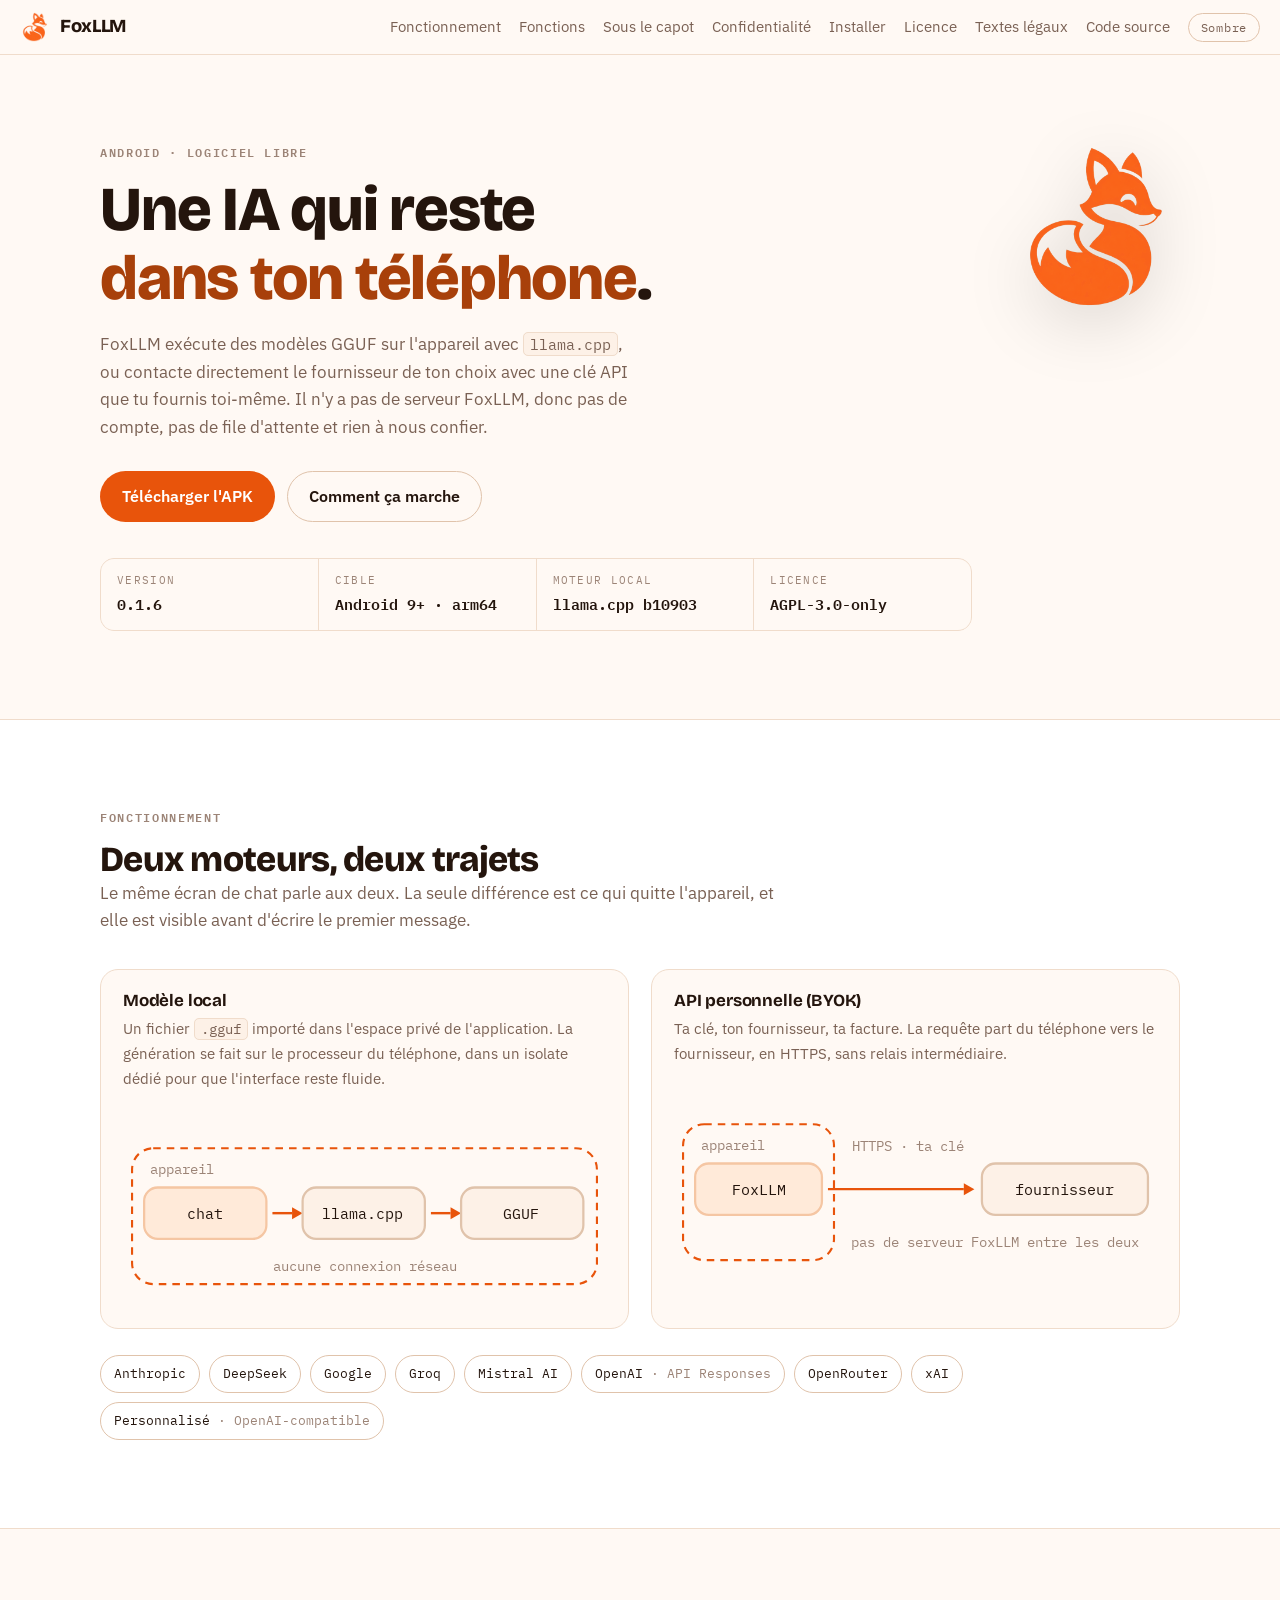
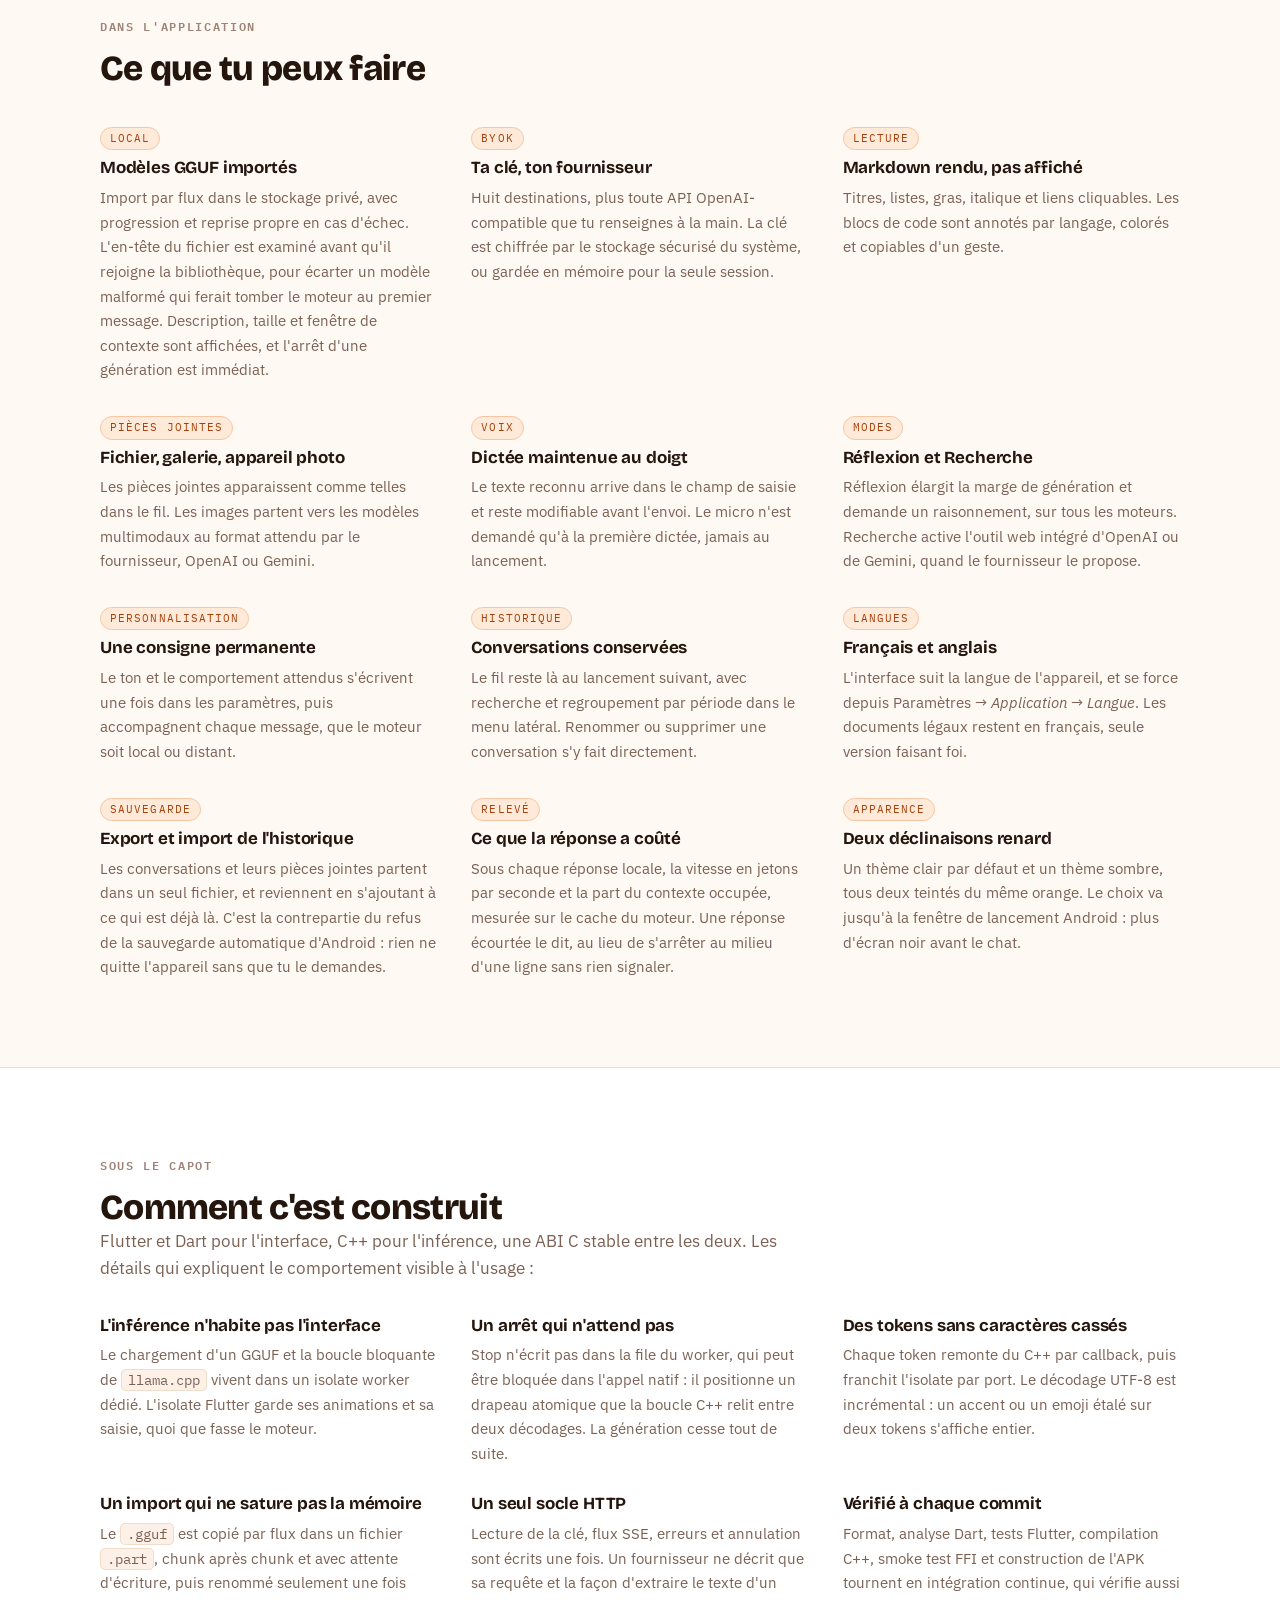
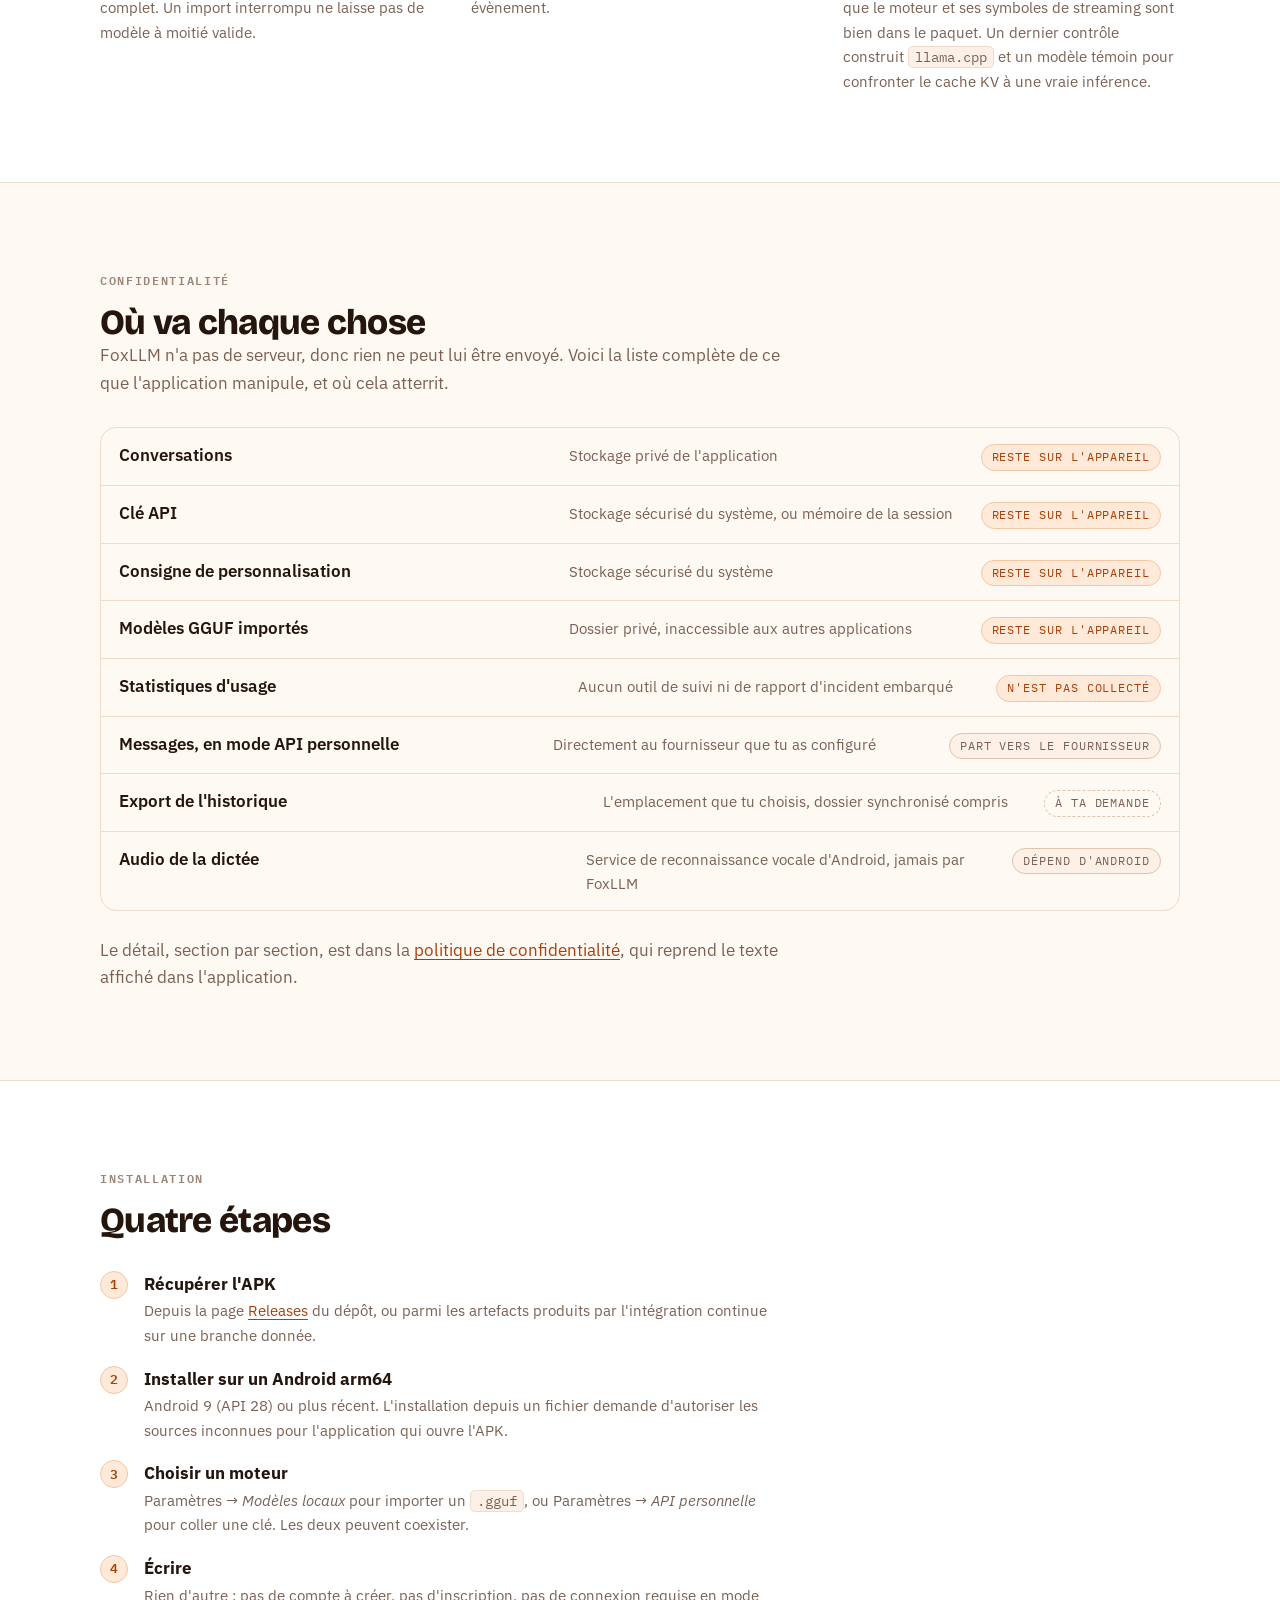
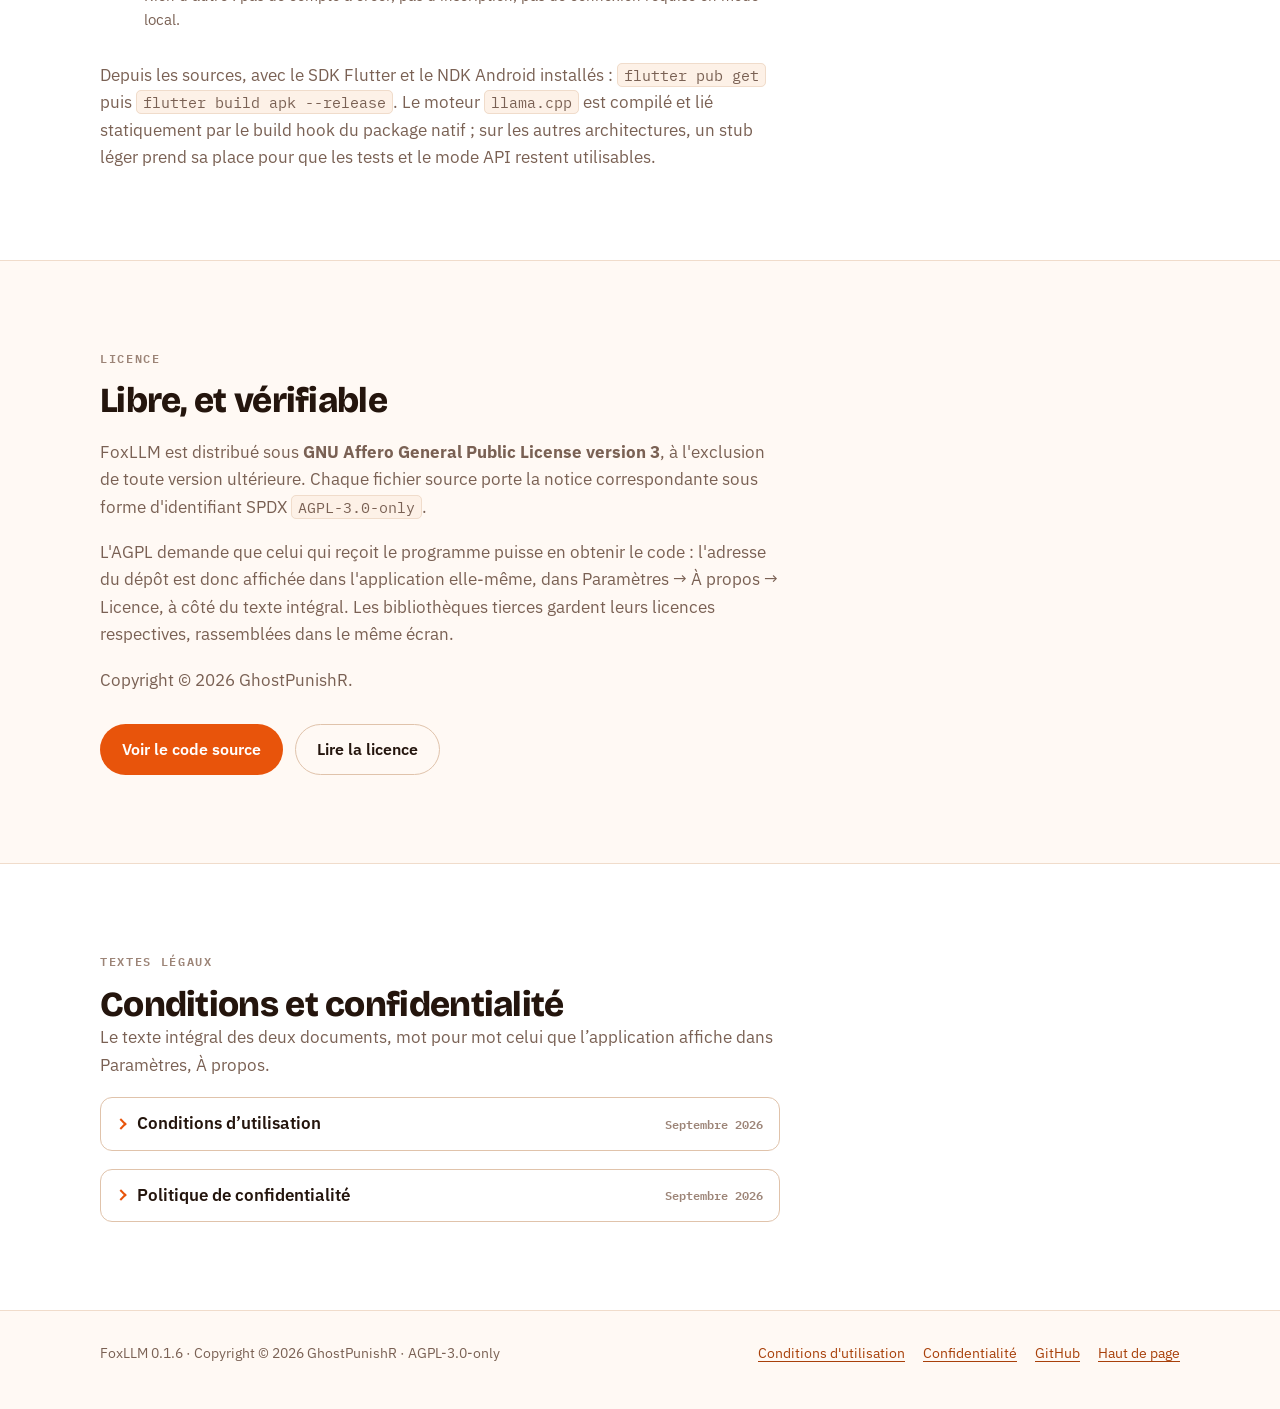
==== commit c460818c: "Donner au schéma de l'API la grammaire de celui du modèle local Les deux cartes se répondent, leurs " ====
--- a/docs/index.html
+++ b/docs/index.html
@@ -996,15 +996,17 @@
                 téléphone vers le fournisseur, en HTTPS, sans relais
                 intermédiaire.
               </p>
-              <svg viewBox="0 0 320 130" role="img" aria-label="Le téléphone contacte directement le fournisseur d'API en HTTPS ; aucun serveur FoxLLM n'est sur le trajet.">
-                <rect class="svg-box svg-box--accent" x="14" y="54" width="110" height="34" rx="9" />
-                <text class="svg-label" x="69" y="75" text-anchor="middle">FoxLLM</text>
-                <text class="svg-note" x="160" y="62" text-anchor="middle">HTTPS · ta clé</text>
-                <path class="svg-arrow" d="M128 71 H182" />
-                <polygon class="svg-arrow-head" points="182,67 189,71 182,75" />
-                <rect class="svg-box" x="194" y="54" width="110" height="34" rx="9" />
-                <text class="svg-label" x="249" y="75" text-anchor="middle">fournisseur</text>
-                <text class="svg-note" x="160" y="109" text-anchor="middle">
+              <svg viewBox="0 0 320 130" role="img" aria-label="FoxLLM reste sur l'appareil et contacte directement le fournisseur d'API en HTTPS ; aucun serveur FoxLLM n'est sur le trajet.">
+                <rect class="svg-fence" x="6" y="28" width="100" height="90" rx="14" />
+                <text class="svg-note" x="18" y="45">appareil</text>
+                <rect class="svg-box svg-box--accent" x="14" y="54" width="84" height="34" rx="9" />
+                <text class="svg-label" x="56" y="75" text-anchor="middle">FoxLLM</text>
+                <text class="svg-note" x="155" y="46" text-anchor="middle">HTTPS · ta clé</text>
+                <path class="svg-arrow" d="M102 71 H192" />
+                <polygon class="svg-arrow-head" points="192,67 199,71 192,75" />
+                <rect class="svg-box" x="204" y="54" width="110" height="34" rx="9" />
+                <text class="svg-label" x="259" y="75" text-anchor="middle">fournisseur</text>
+                <text class="svg-note" x="213" y="109" text-anchor="middle">
                   pas de serveur FoxLLM entre les deux
                 </text>
               </svg>
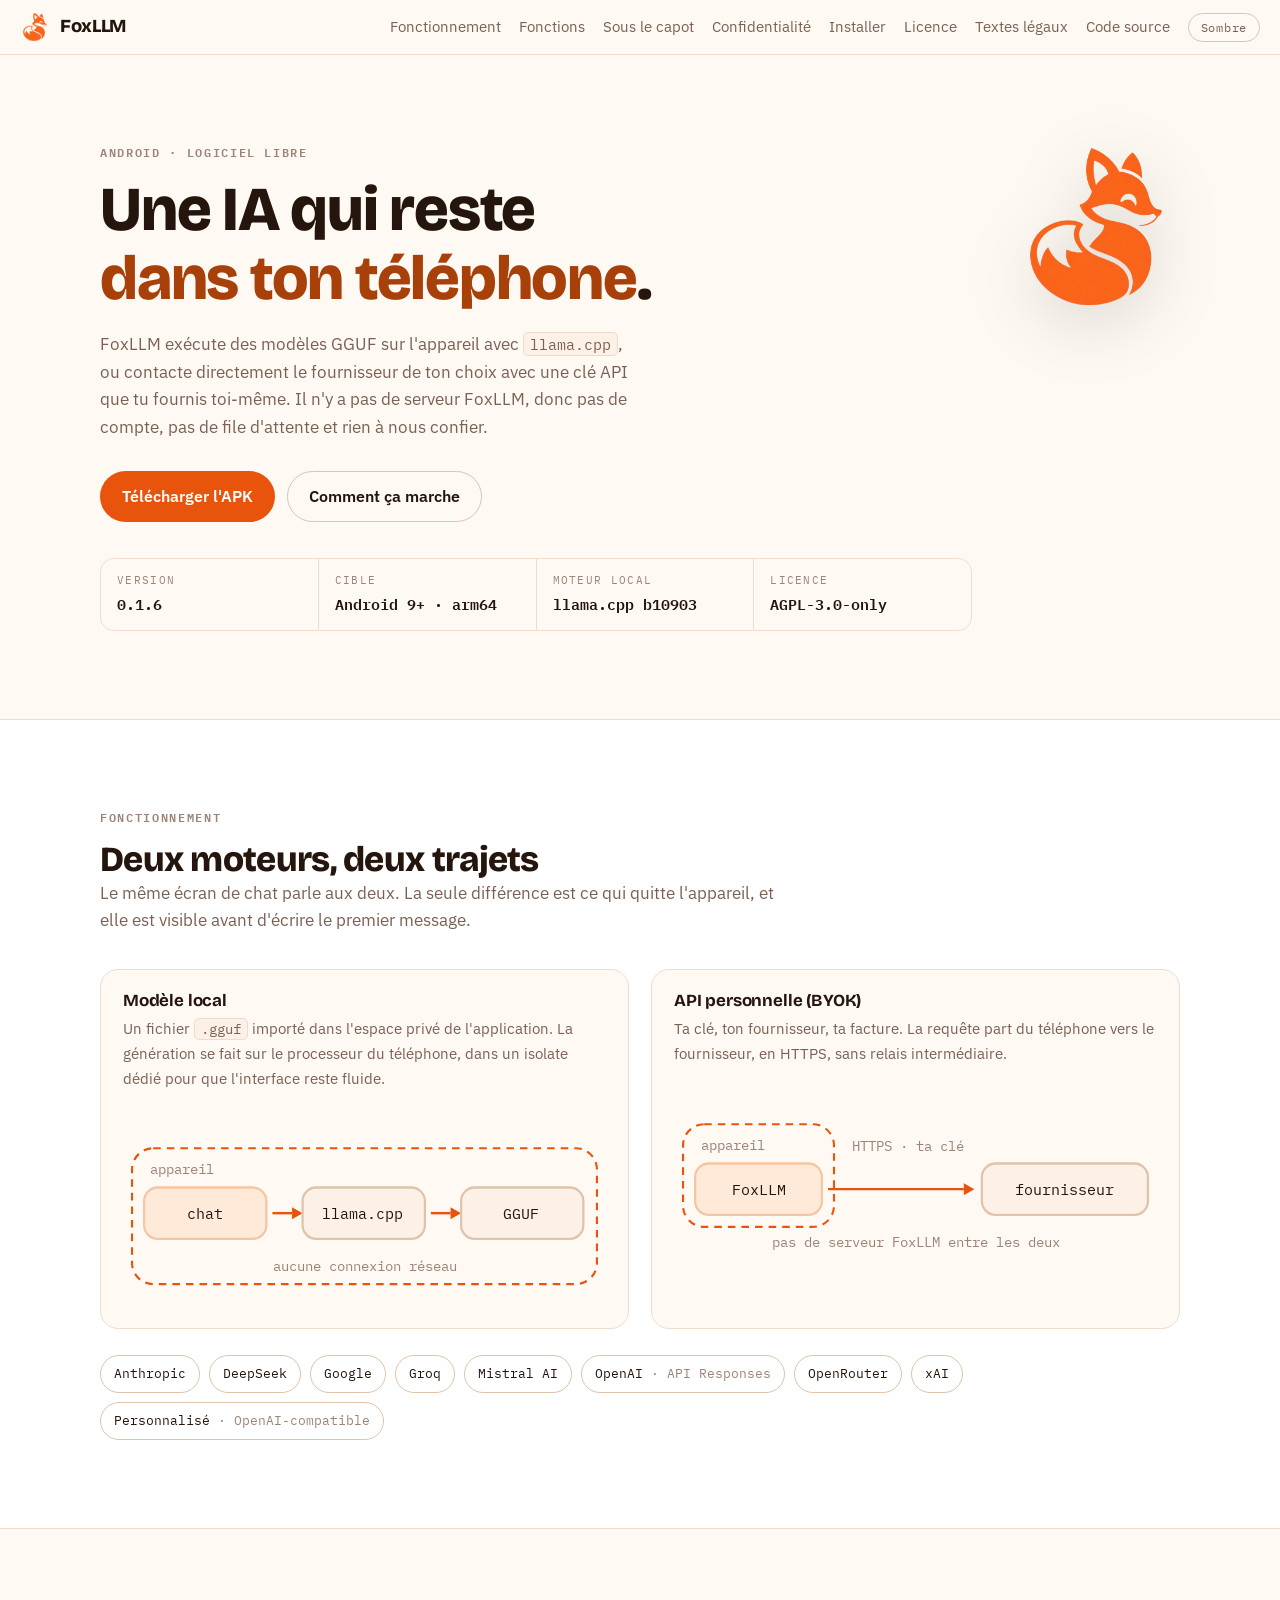
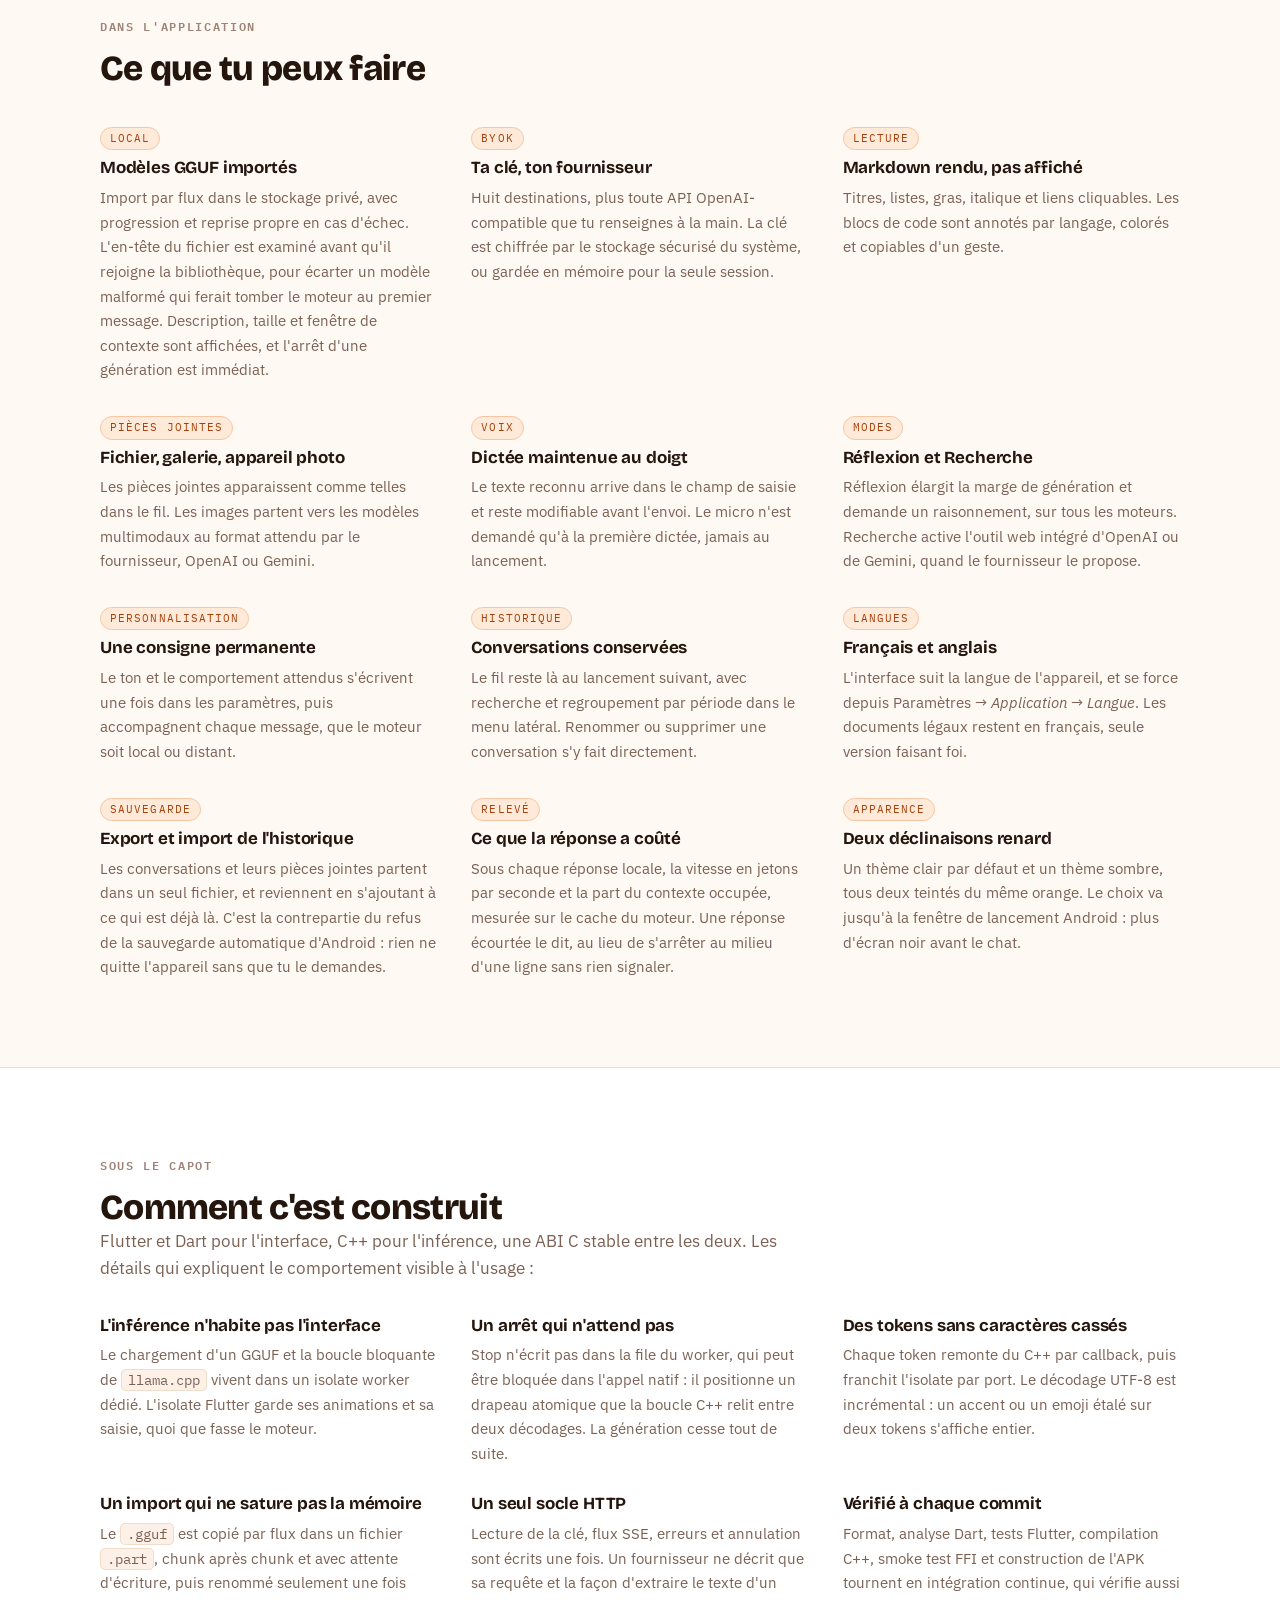
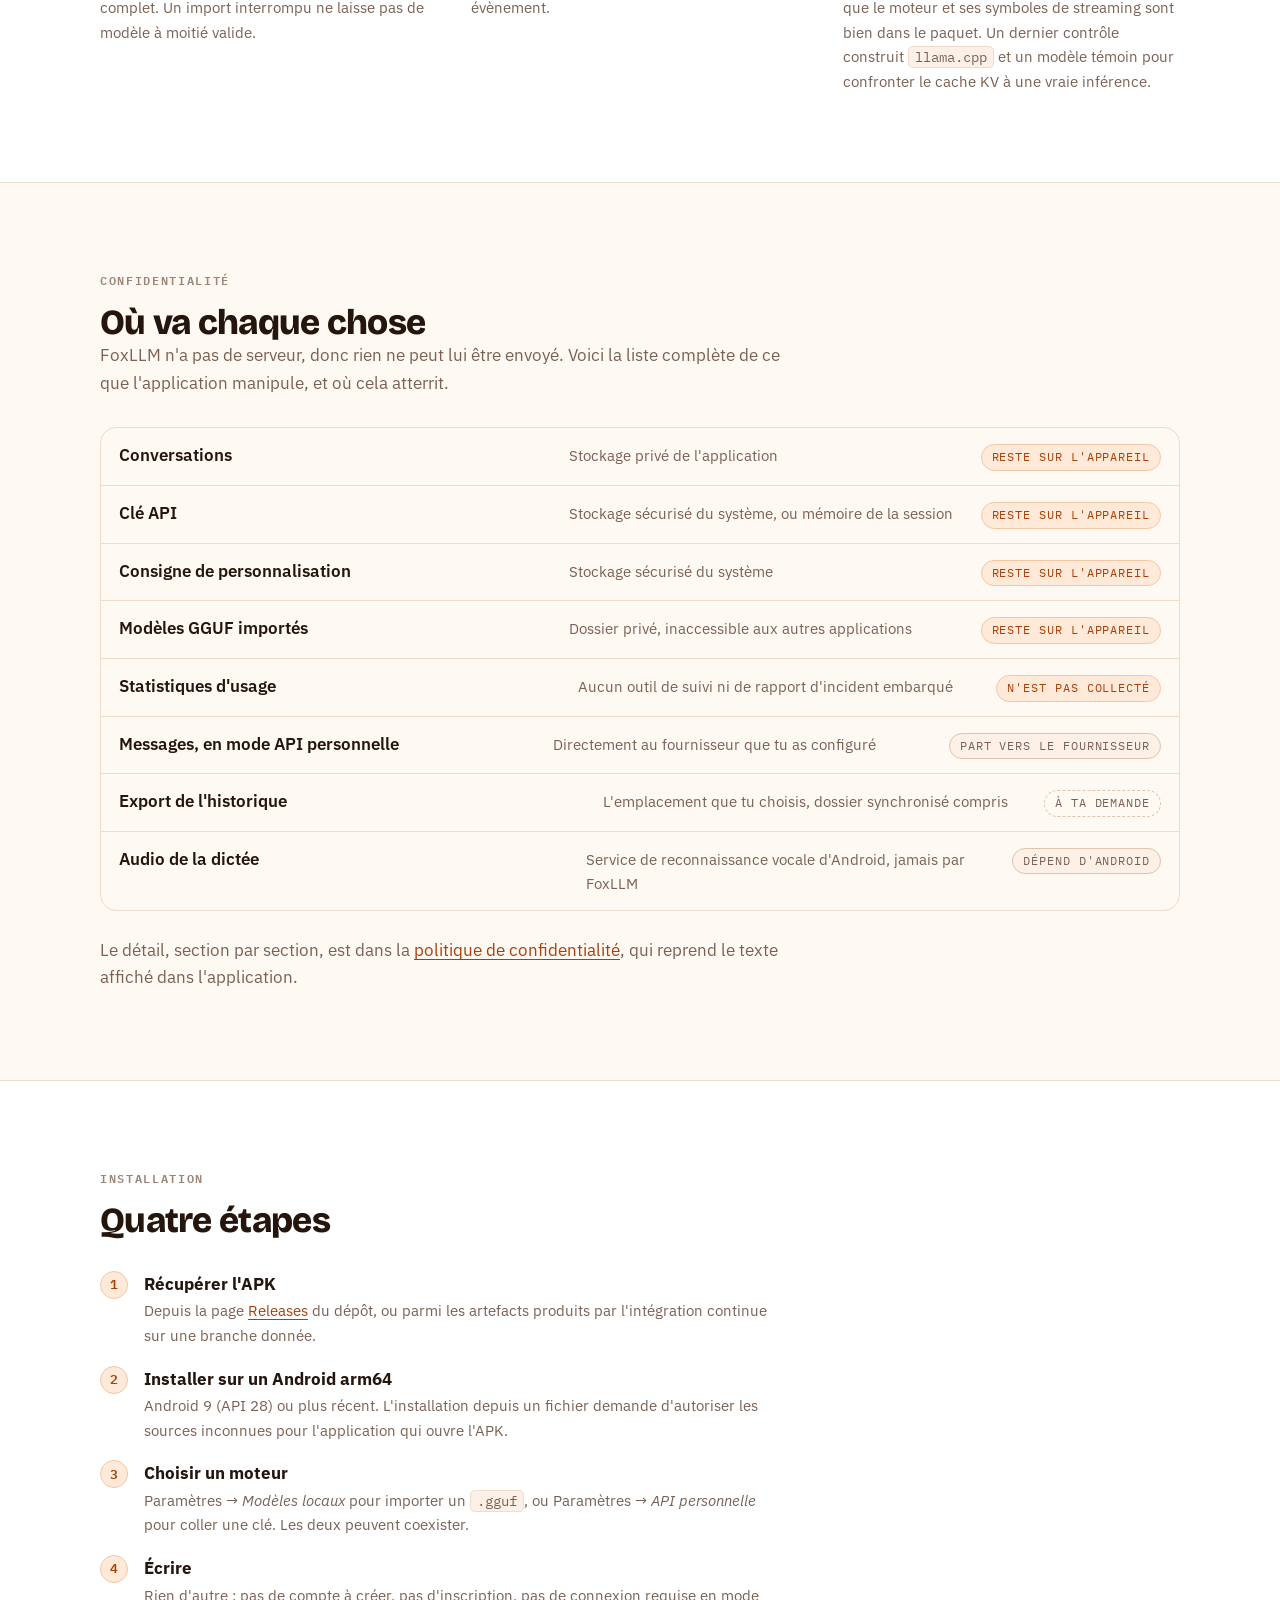
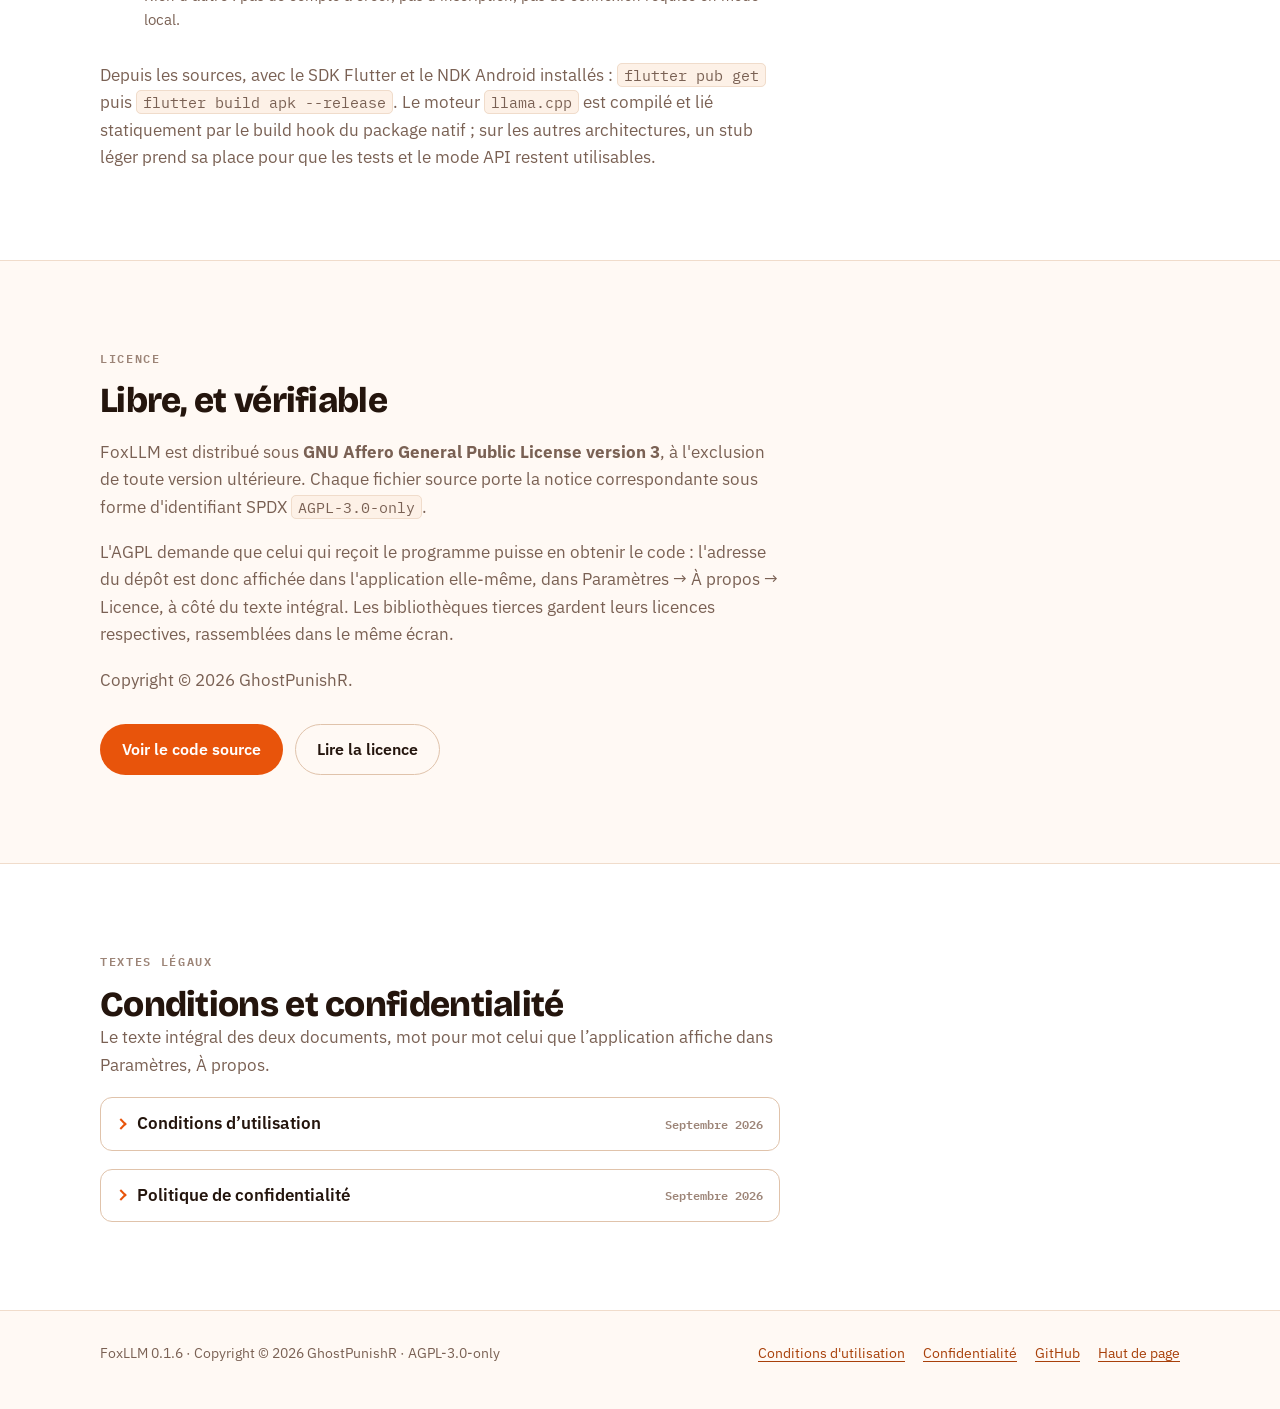
==== commit f92e0ec0: "Faire épouser son contenu au cadre du schéma de l'API Le pointillé est le même des deux côtés, mais " ====
--- a/docs/index.html
+++ b/docs/index.html
@@ -997,7 +997,7 @@
                 intermédiaire.
               </p>
               <svg viewBox="0 0 320 130" role="img" aria-label="FoxLLM reste sur l'appareil et contacte directement le fournisseur d'API en HTTPS ; aucun serveur FoxLLM n'est sur le trajet.">
-                <rect class="svg-fence" x="6" y="28" width="100" height="90" rx="14" />
+                <rect class="svg-fence" x="6" y="28" width="100" height="68" rx="14" />
                 <text class="svg-note" x="18" y="45">appareil</text>
                 <rect class="svg-box svg-box--accent" x="14" y="54" width="84" height="34" rx="9" />
                 <text class="svg-label" x="56" y="75" text-anchor="middle">FoxLLM</text>
@@ -1006,7 +1006,7 @@
                 <polygon class="svg-arrow-head" points="192,67 199,71 192,75" />
                 <rect class="svg-box" x="204" y="54" width="110" height="34" rx="9" />
                 <text class="svg-label" x="259" y="75" text-anchor="middle">fournisseur</text>
-                <text class="svg-note" x="213" y="109" text-anchor="middle">
+                <text class="svg-note" x="160" y="109" text-anchor="middle">
                   pas de serveur FoxLLM entre les deux
                 </text>
               </svg>
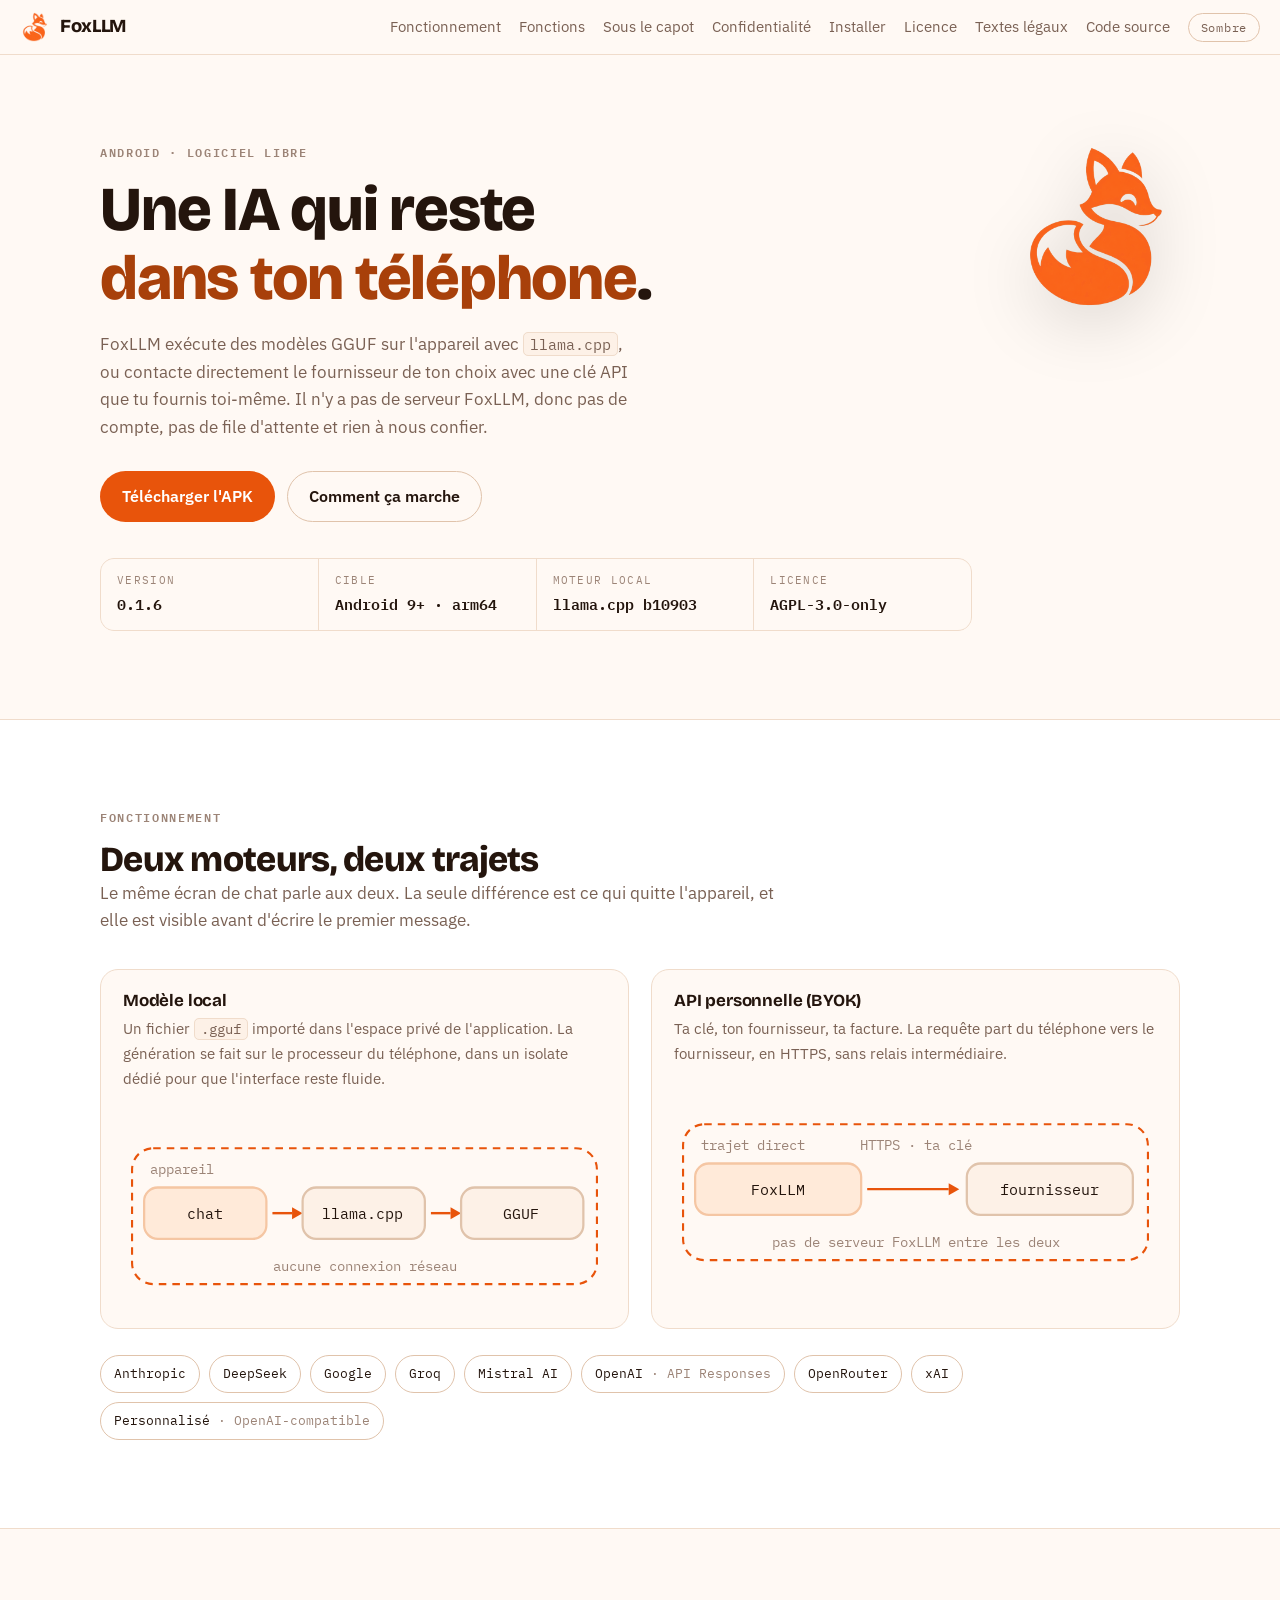
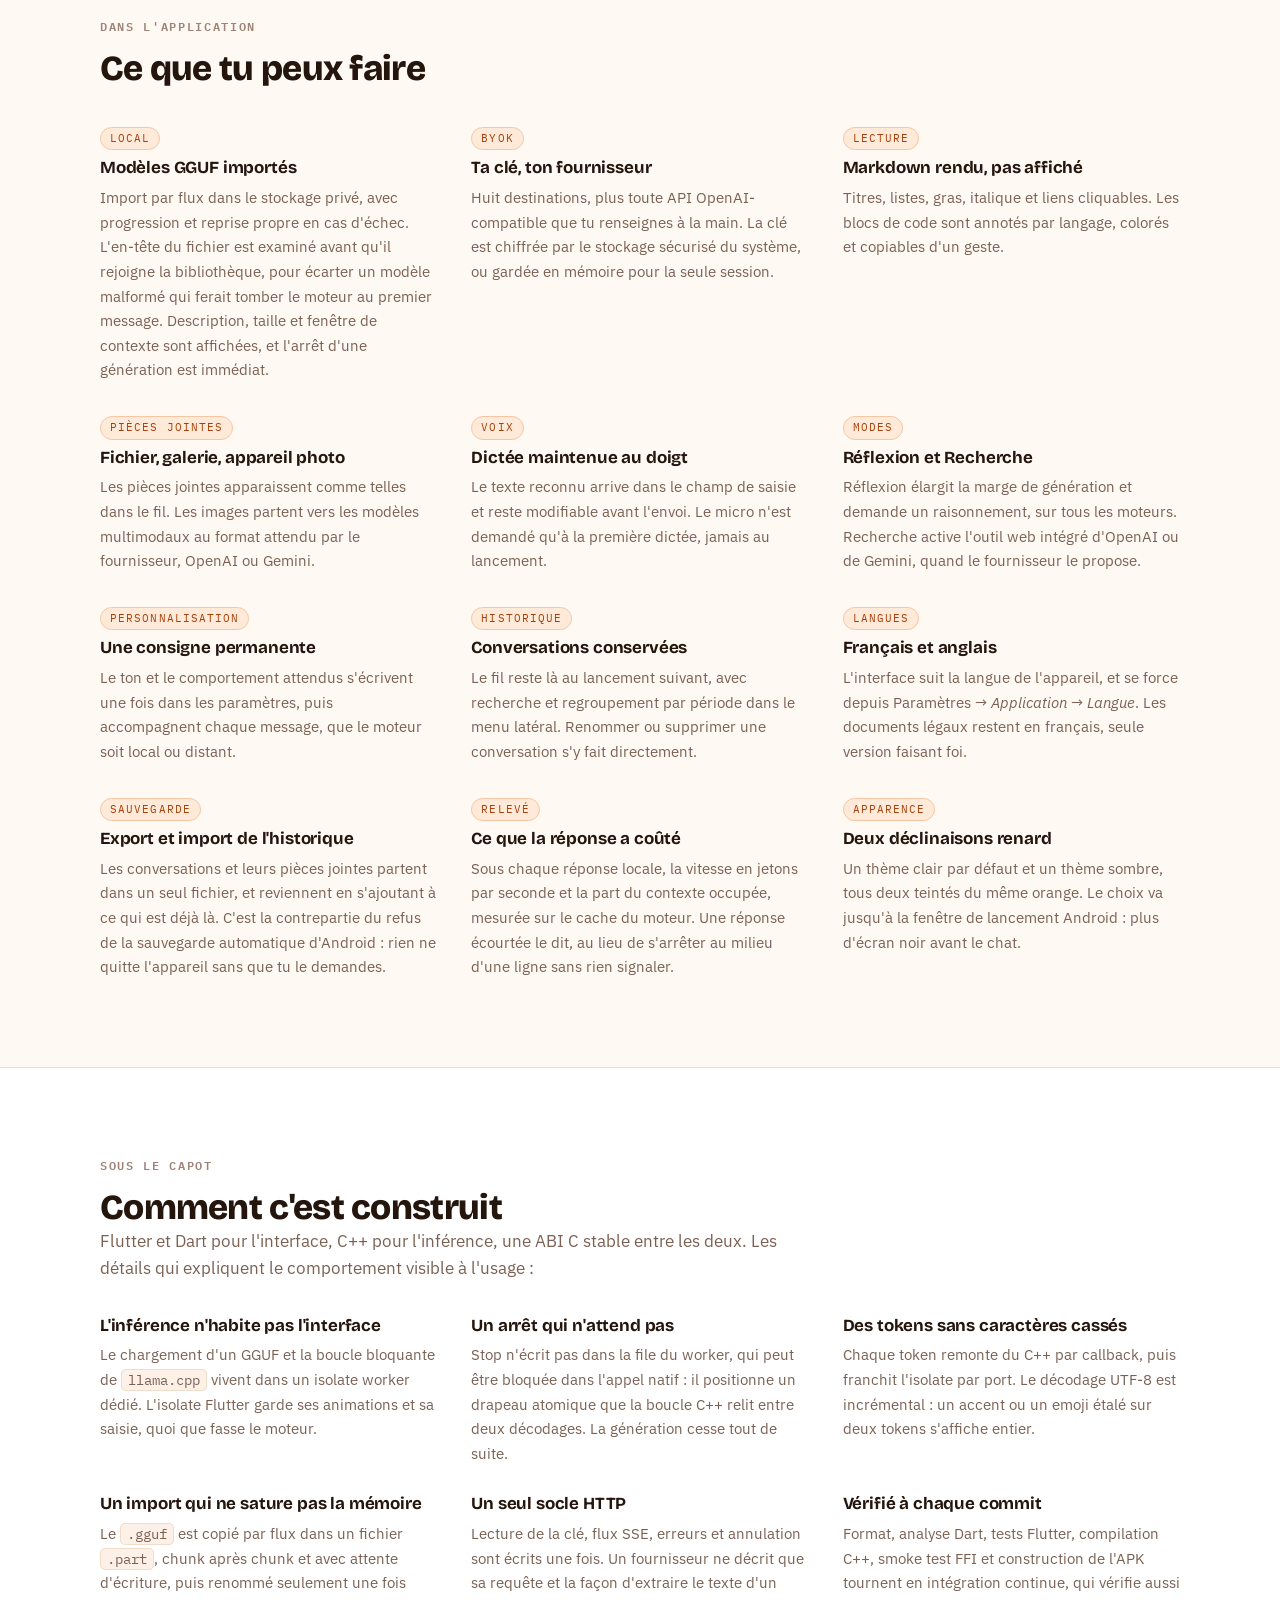
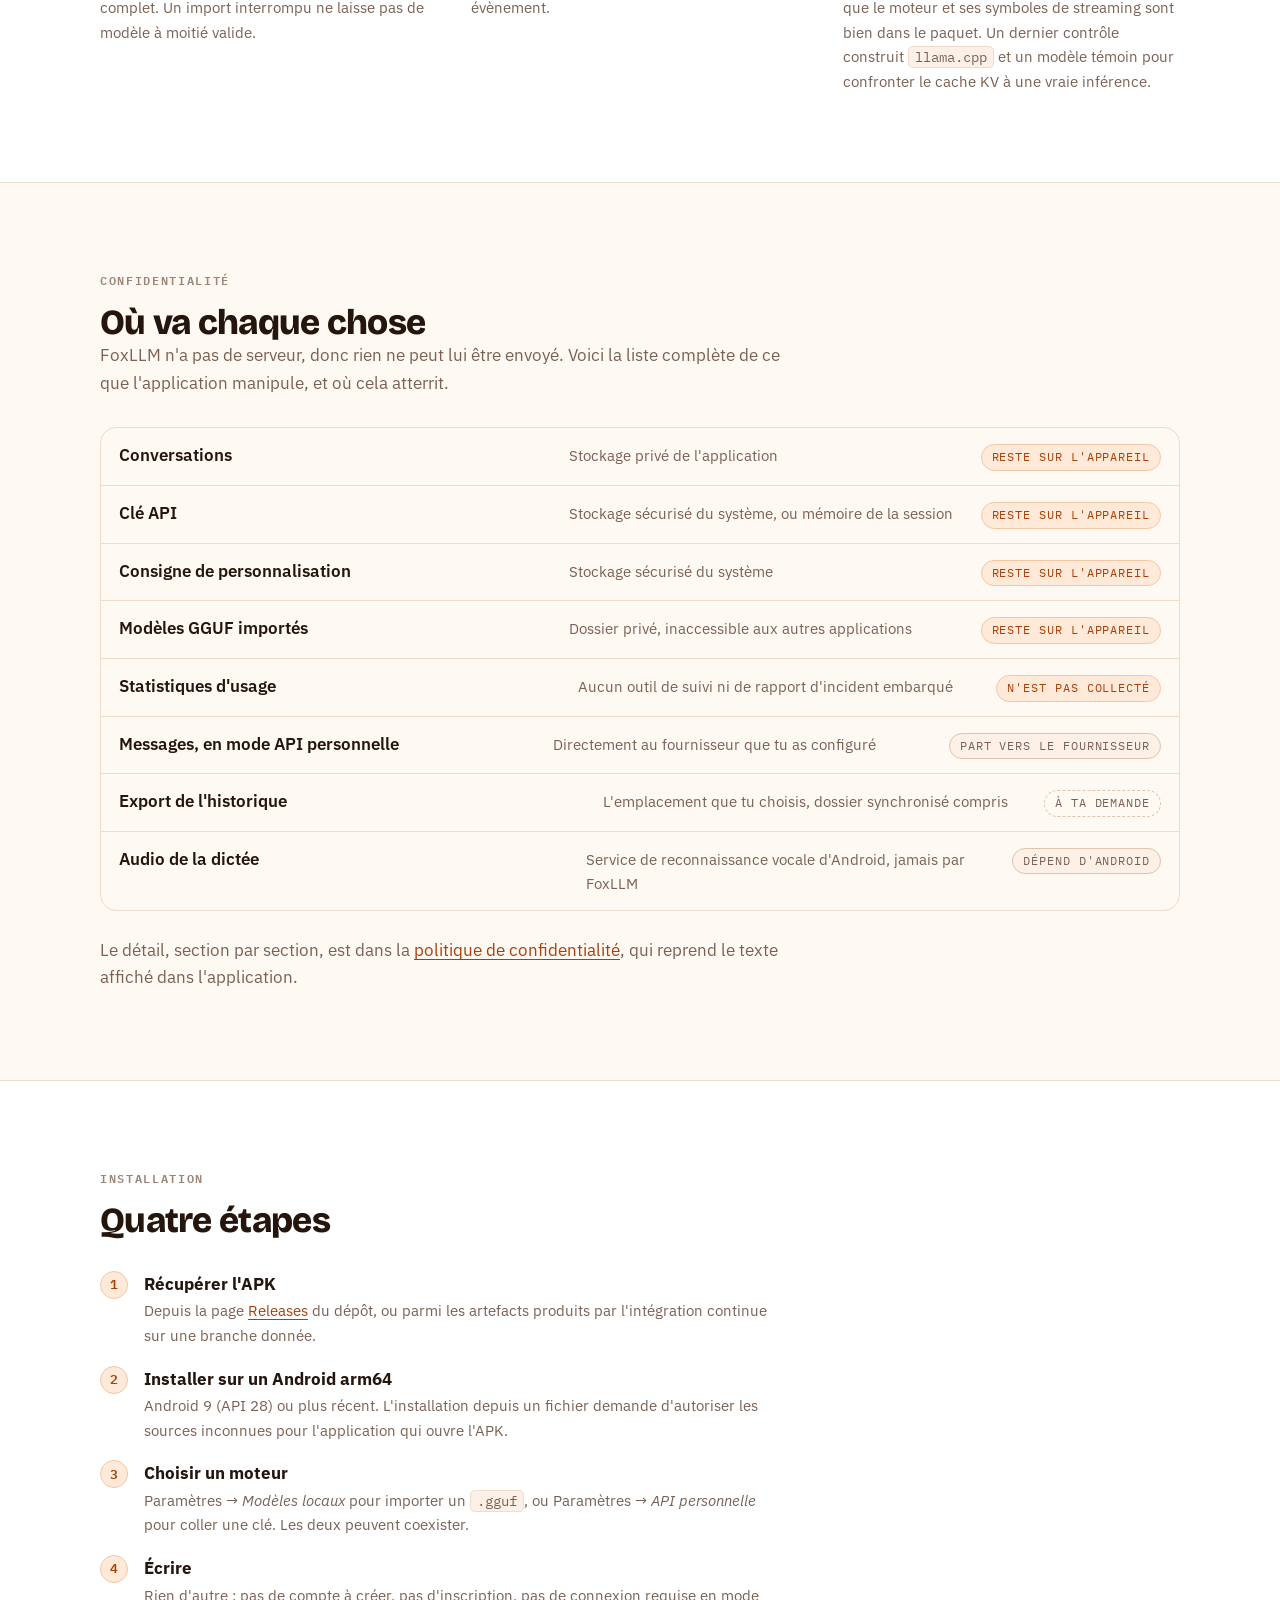
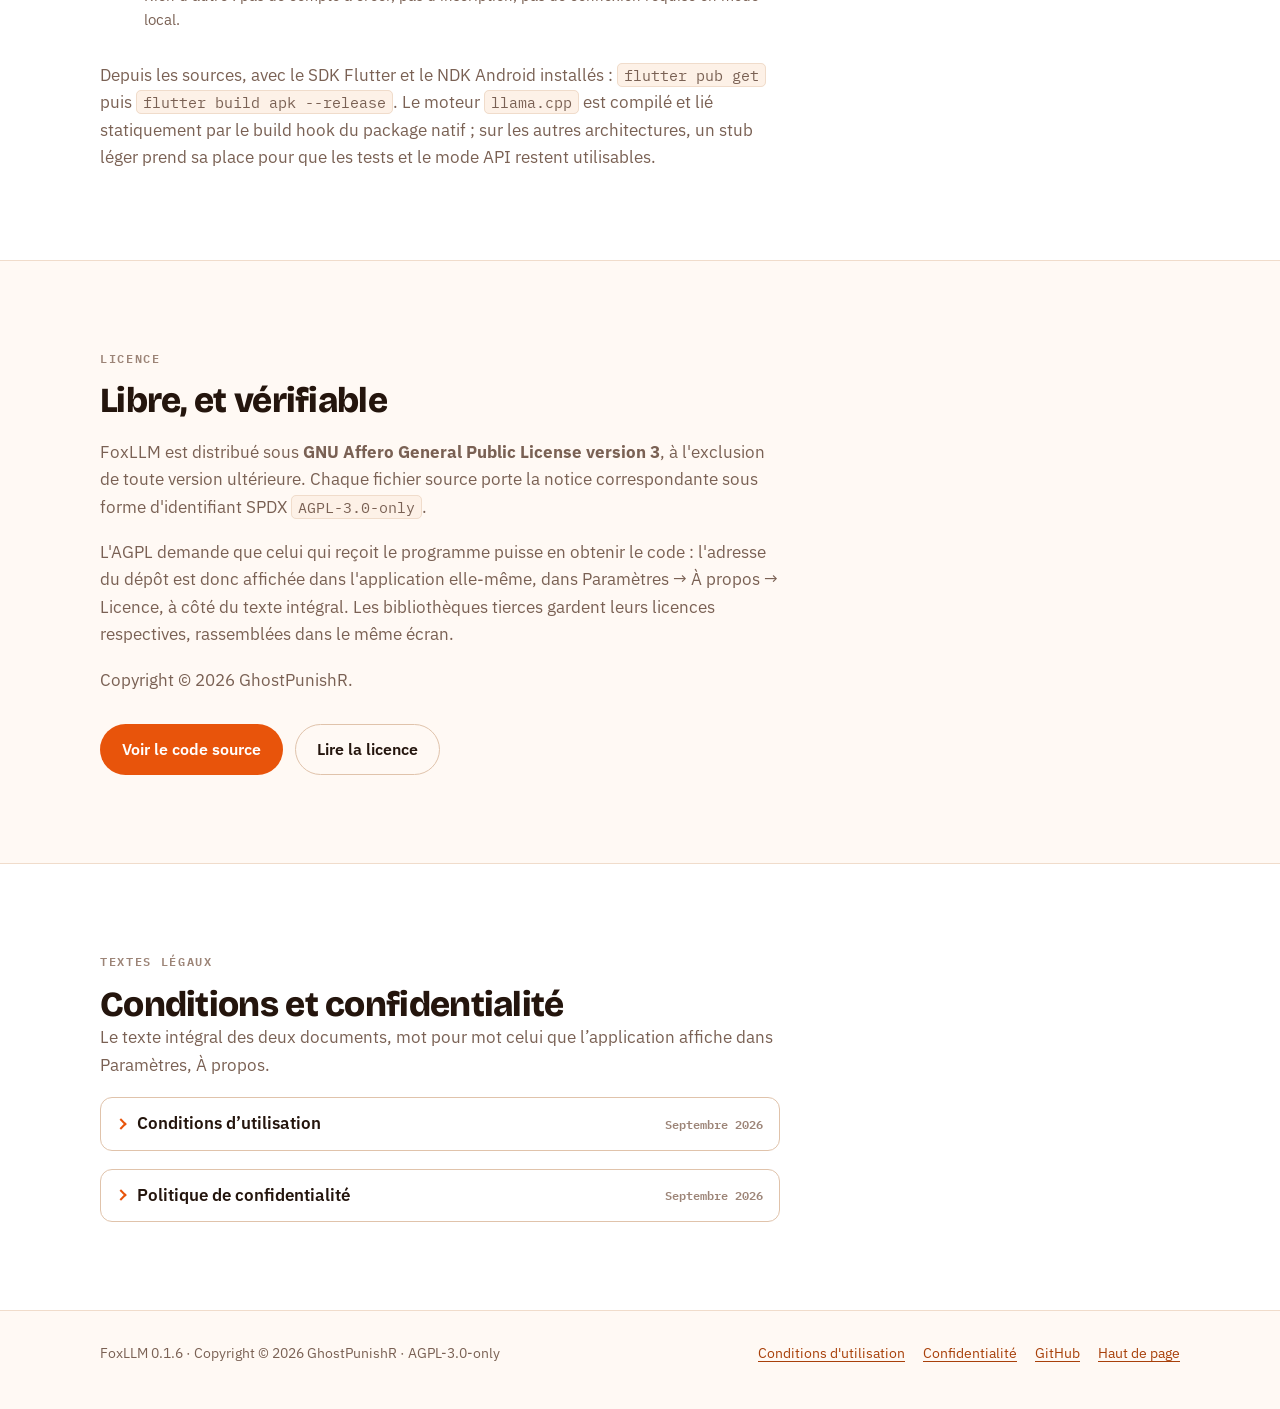
==== commit 8e93cf33: "Reprendre pour le schéma de l'API le cadre exact du modèle local Mêmes coordonnées, mêmes dimensions" ====
--- a/docs/index.html
+++ b/docs/index.html
@@ -997,15 +997,15 @@
                 intermédiaire.
               </p>
               <svg viewBox="0 0 320 130" role="img" aria-label="FoxLLM reste sur l'appareil et contacte directement le fournisseur d'API en HTTPS ; aucun serveur FoxLLM n'est sur le trajet.">
-                <rect class="svg-fence" x="6" y="28" width="100" height="68" rx="14" />
-                <text class="svg-note" x="18" y="45">appareil</text>
-                <rect class="svg-box svg-box--accent" x="14" y="54" width="84" height="34" rx="9" />
-                <text class="svg-label" x="56" y="75" text-anchor="middle">FoxLLM</text>
-                <text class="svg-note" x="155" y="46" text-anchor="middle">HTTPS · ta clé</text>
-                <path class="svg-arrow" d="M102 71 H192" />
-                <polygon class="svg-arrow-head" points="192,67 199,71 192,75" />
-                <rect class="svg-box" x="204" y="54" width="110" height="34" rx="9" />
-                <text class="svg-label" x="259" y="75" text-anchor="middle">fournisseur</text>
+                <rect class="svg-fence" x="6" y="28" width="308" height="90" rx="14" />
+                <text class="svg-note" x="18" y="45">trajet direct</text>
+                <rect class="svg-box svg-box--accent" x="14" y="54" width="110" height="34" rx="9" />
+                <text class="svg-label" x="69" y="75" text-anchor="middle">FoxLLM</text>
+                <text class="svg-note" x="160" y="45" text-anchor="middle">HTTPS · ta clé</text>
+                <path class="svg-arrow" d="M128 71 H182" />
+                <polygon class="svg-arrow-head" points="182,67 189,71 182,75" />
+                <rect class="svg-box" x="194" y="54" width="110" height="34" rx="9" />
+                <text class="svg-label" x="249" y="75" text-anchor="middle">fournisseur</text>
                 <text class="svg-note" x="160" y="109" text-anchor="middle">
                   pas de serveur FoxLLM entre les deux
                 </text>
